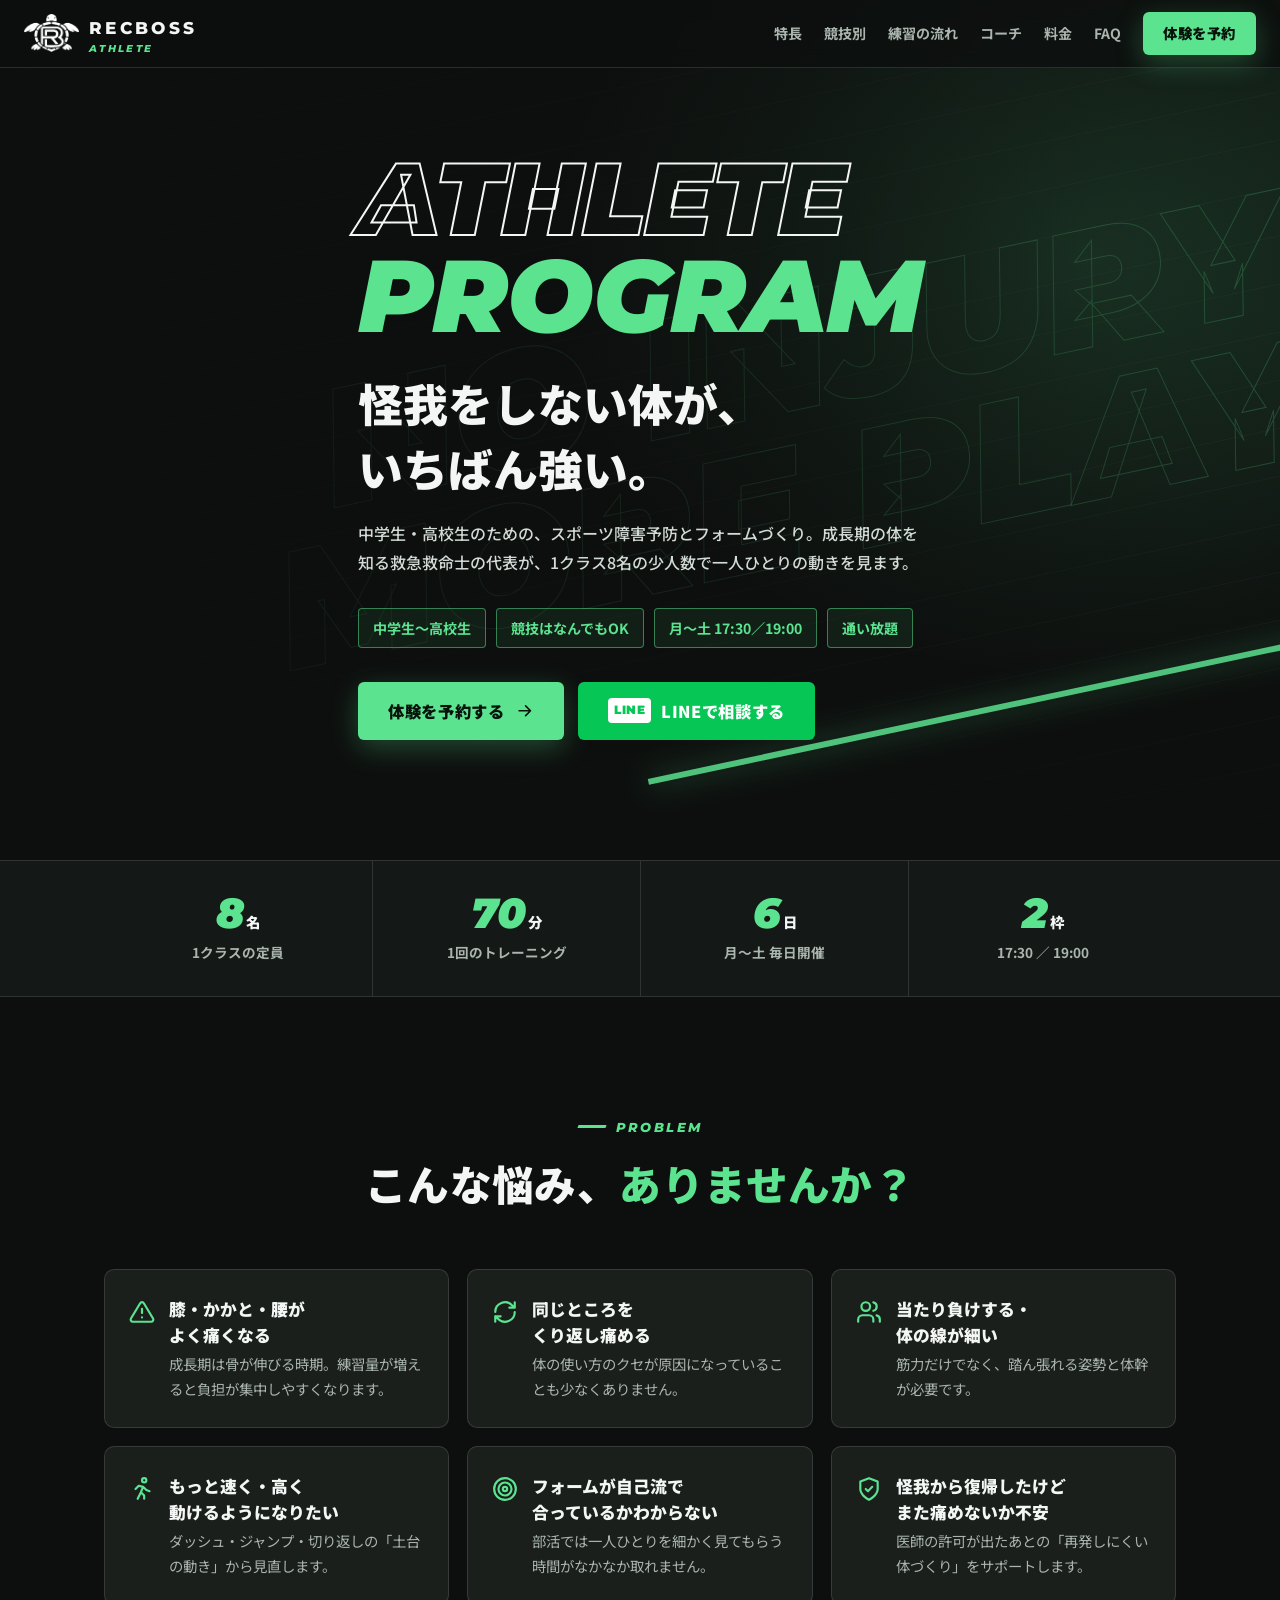
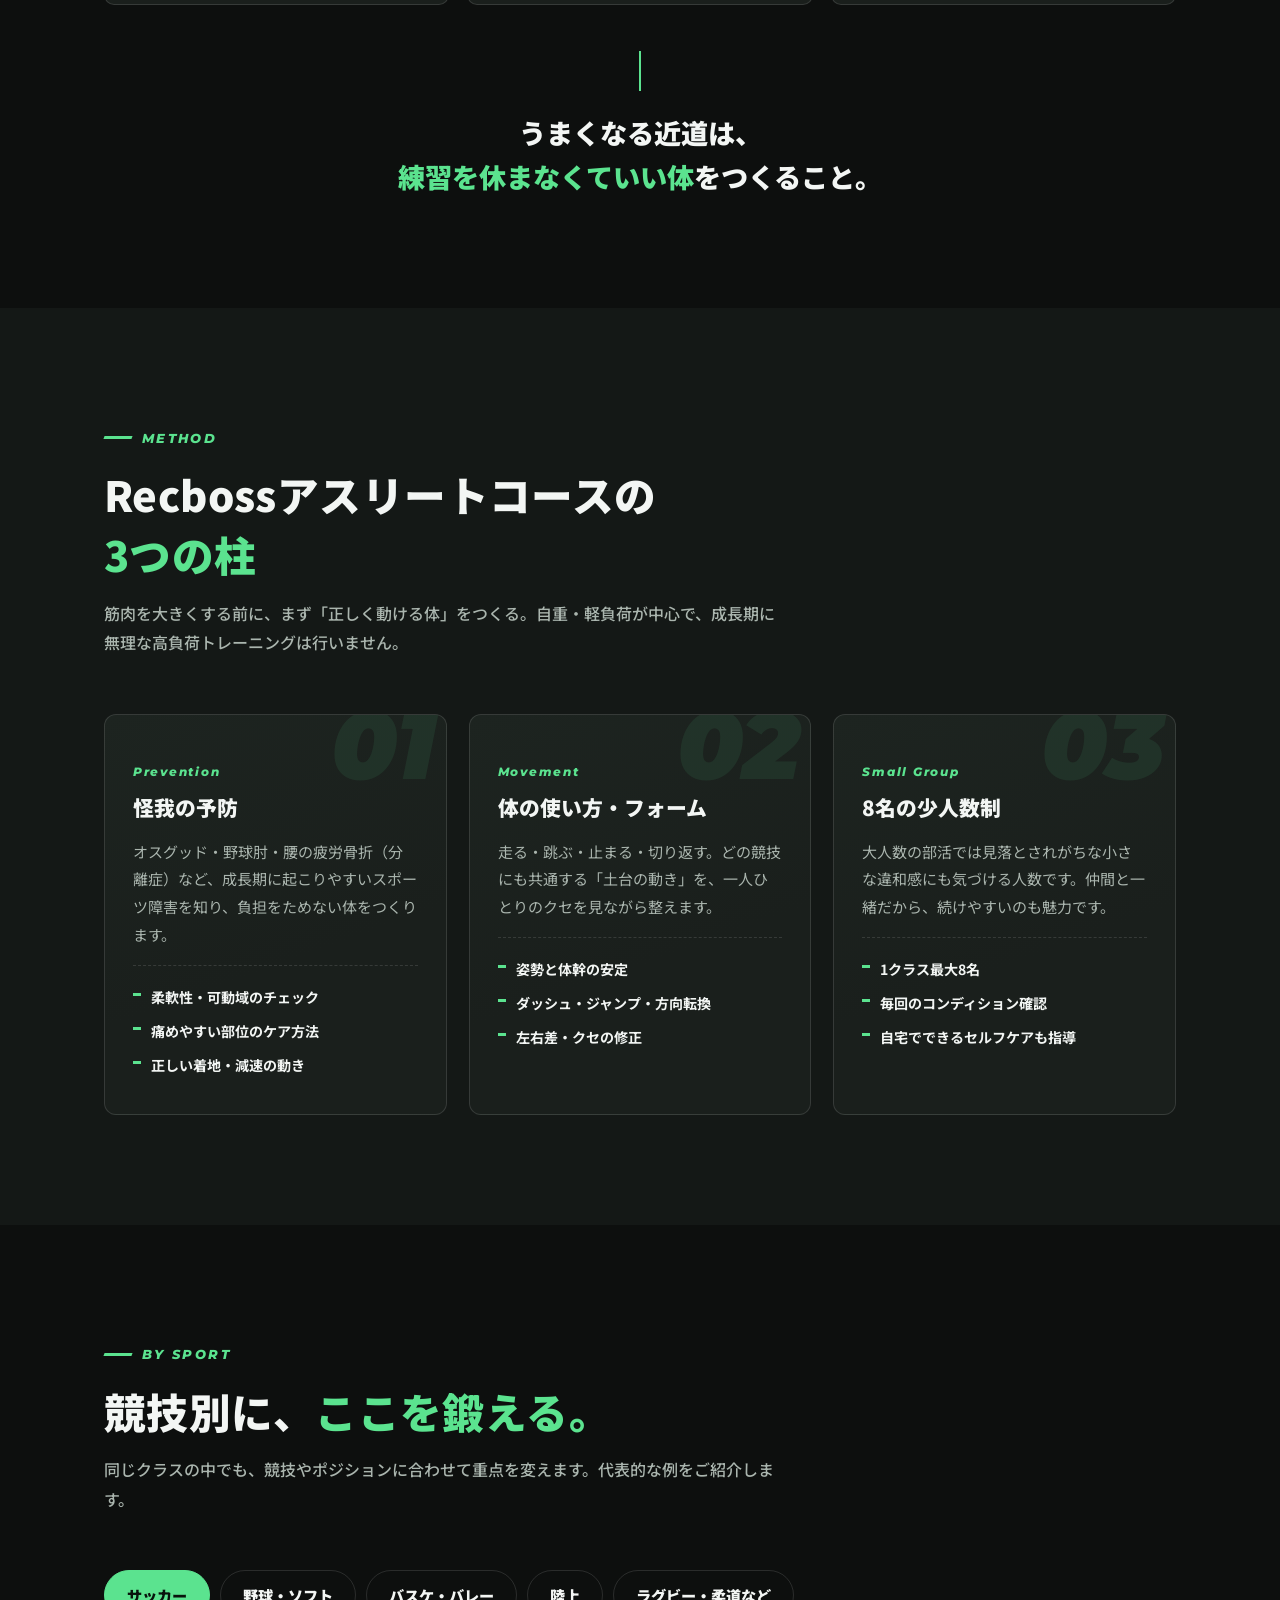
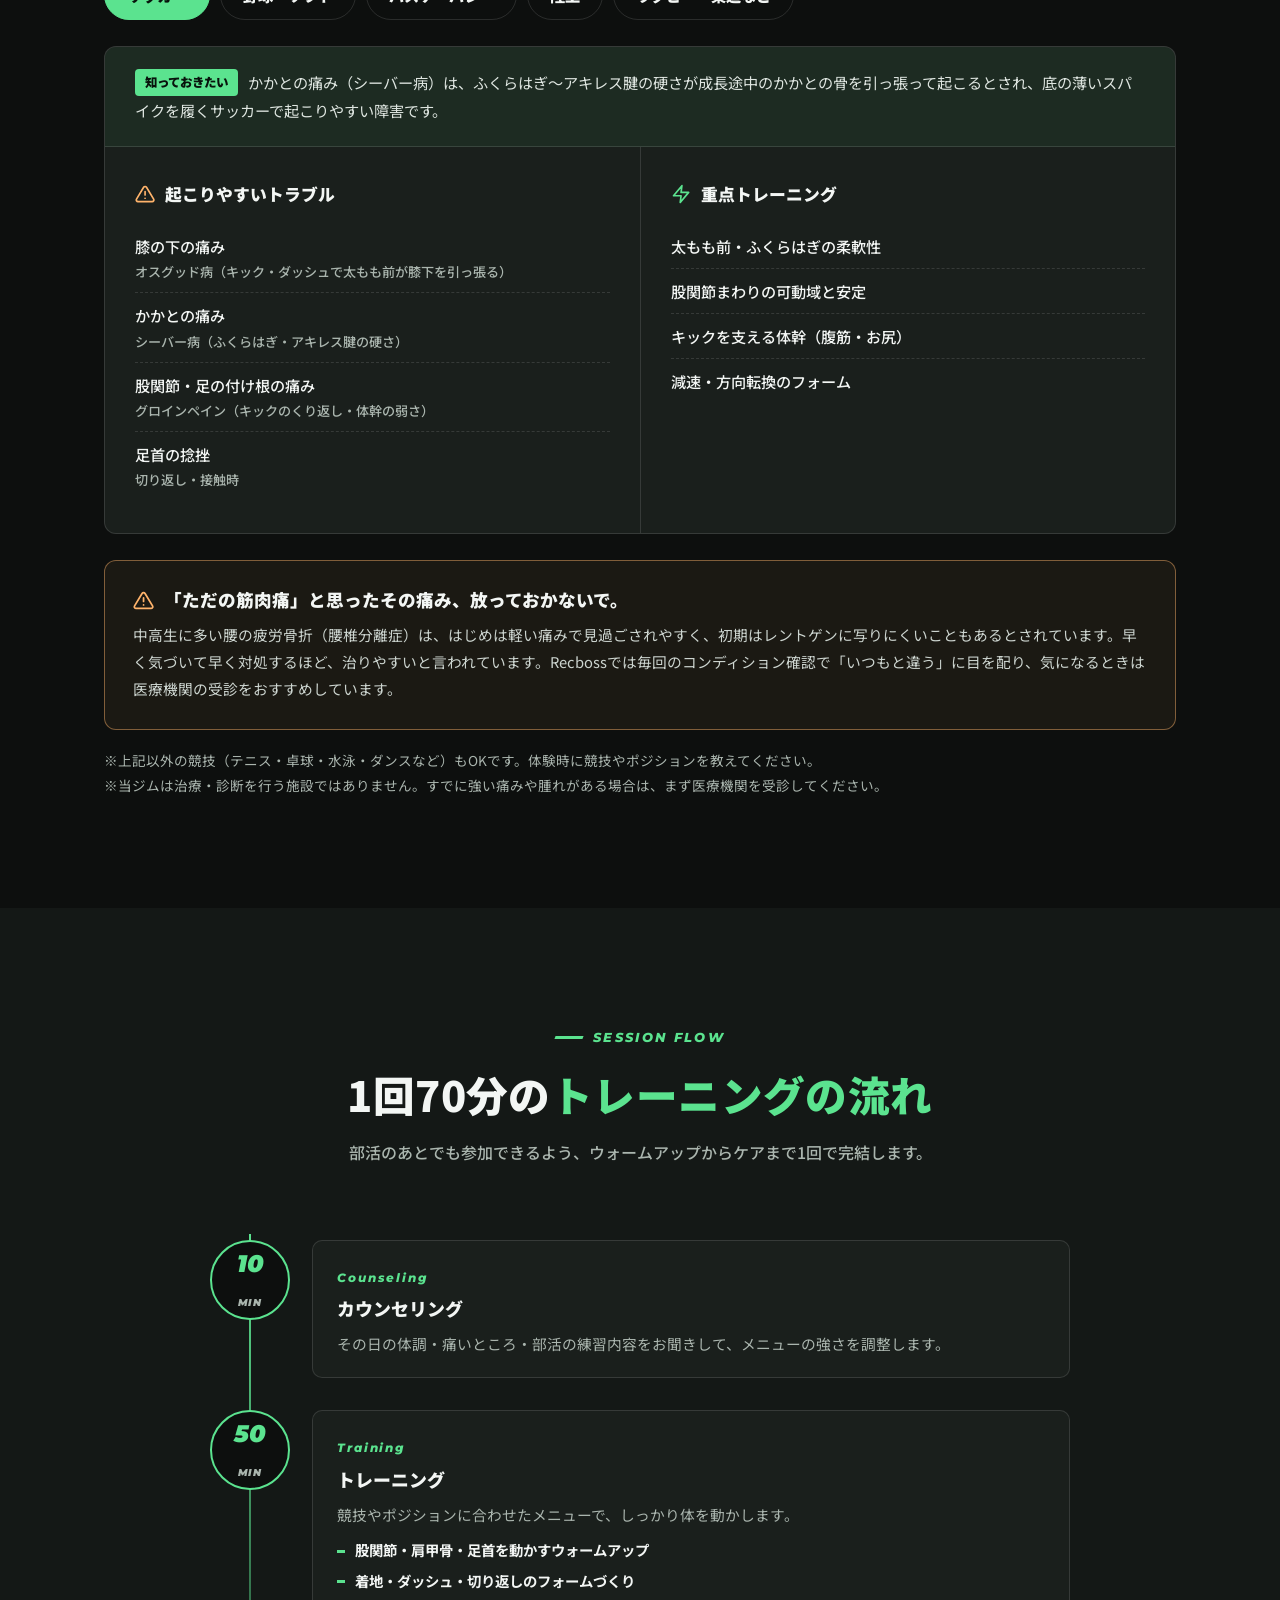
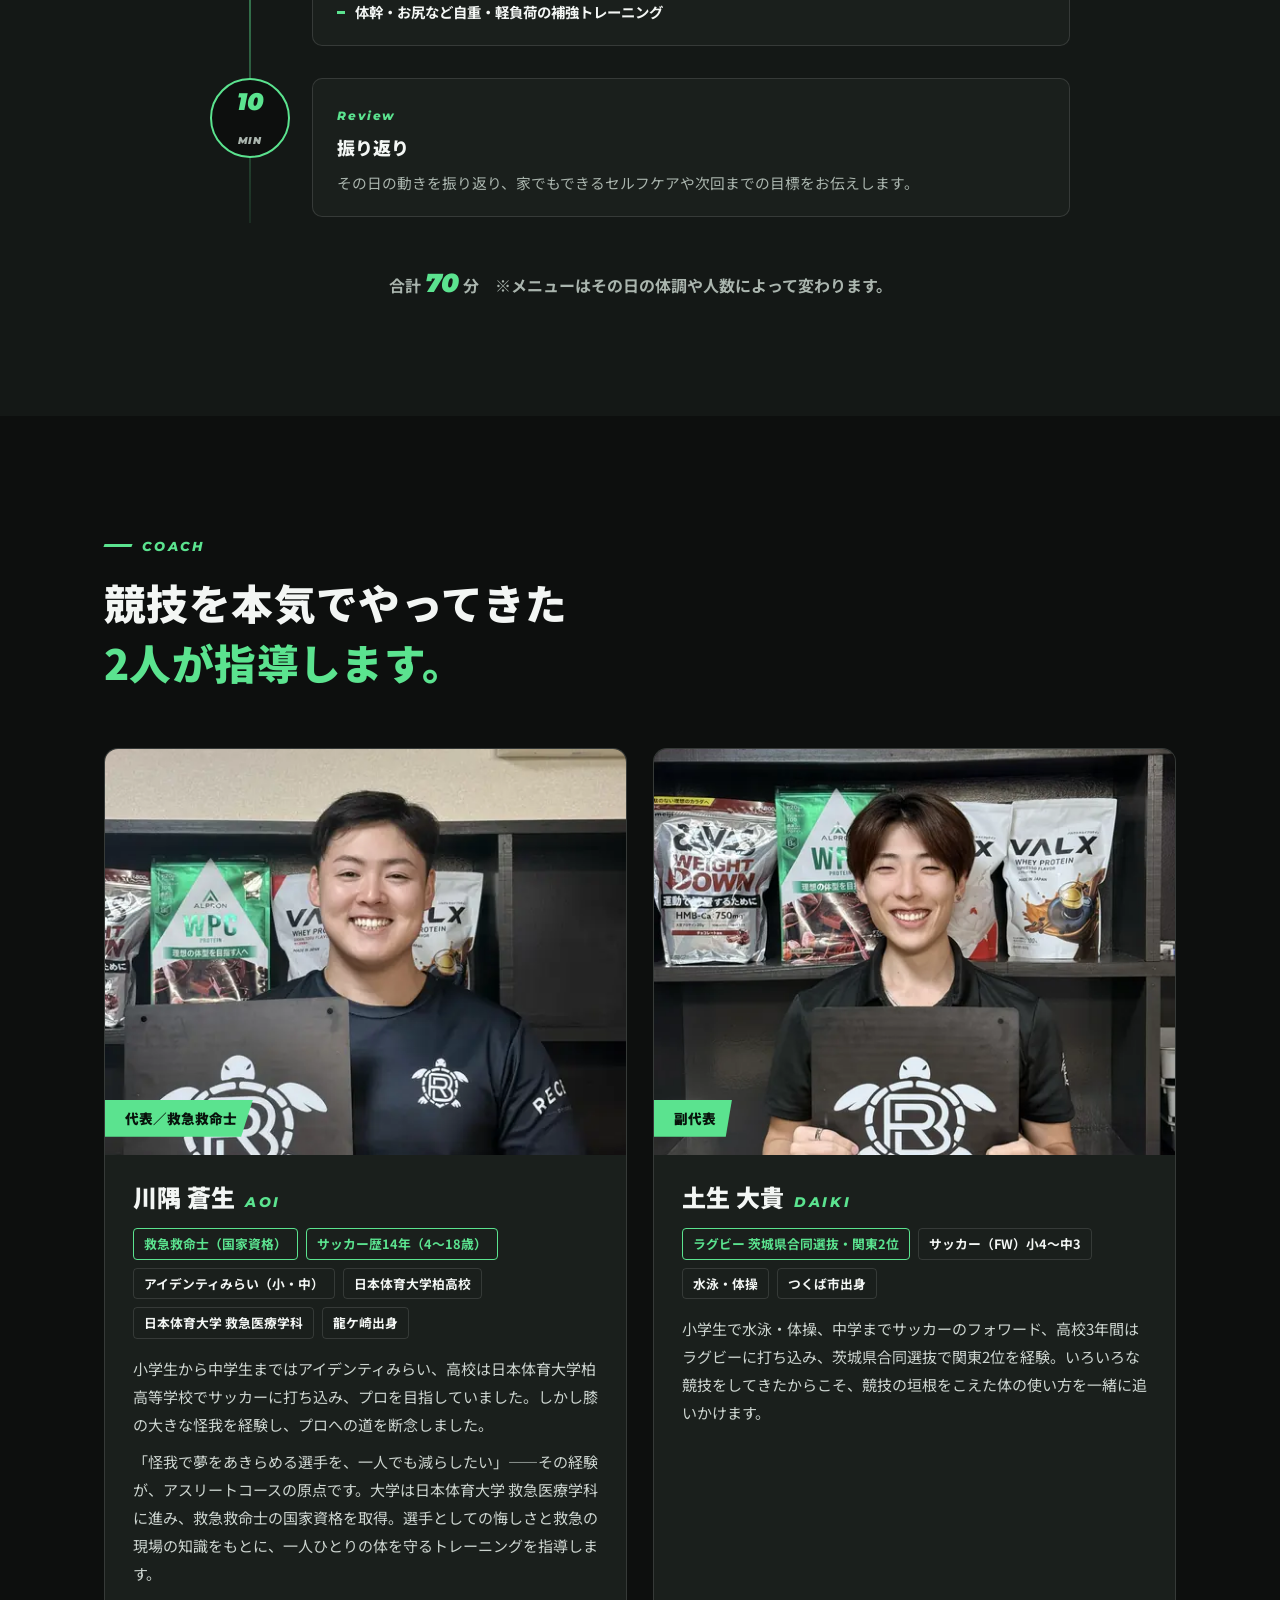
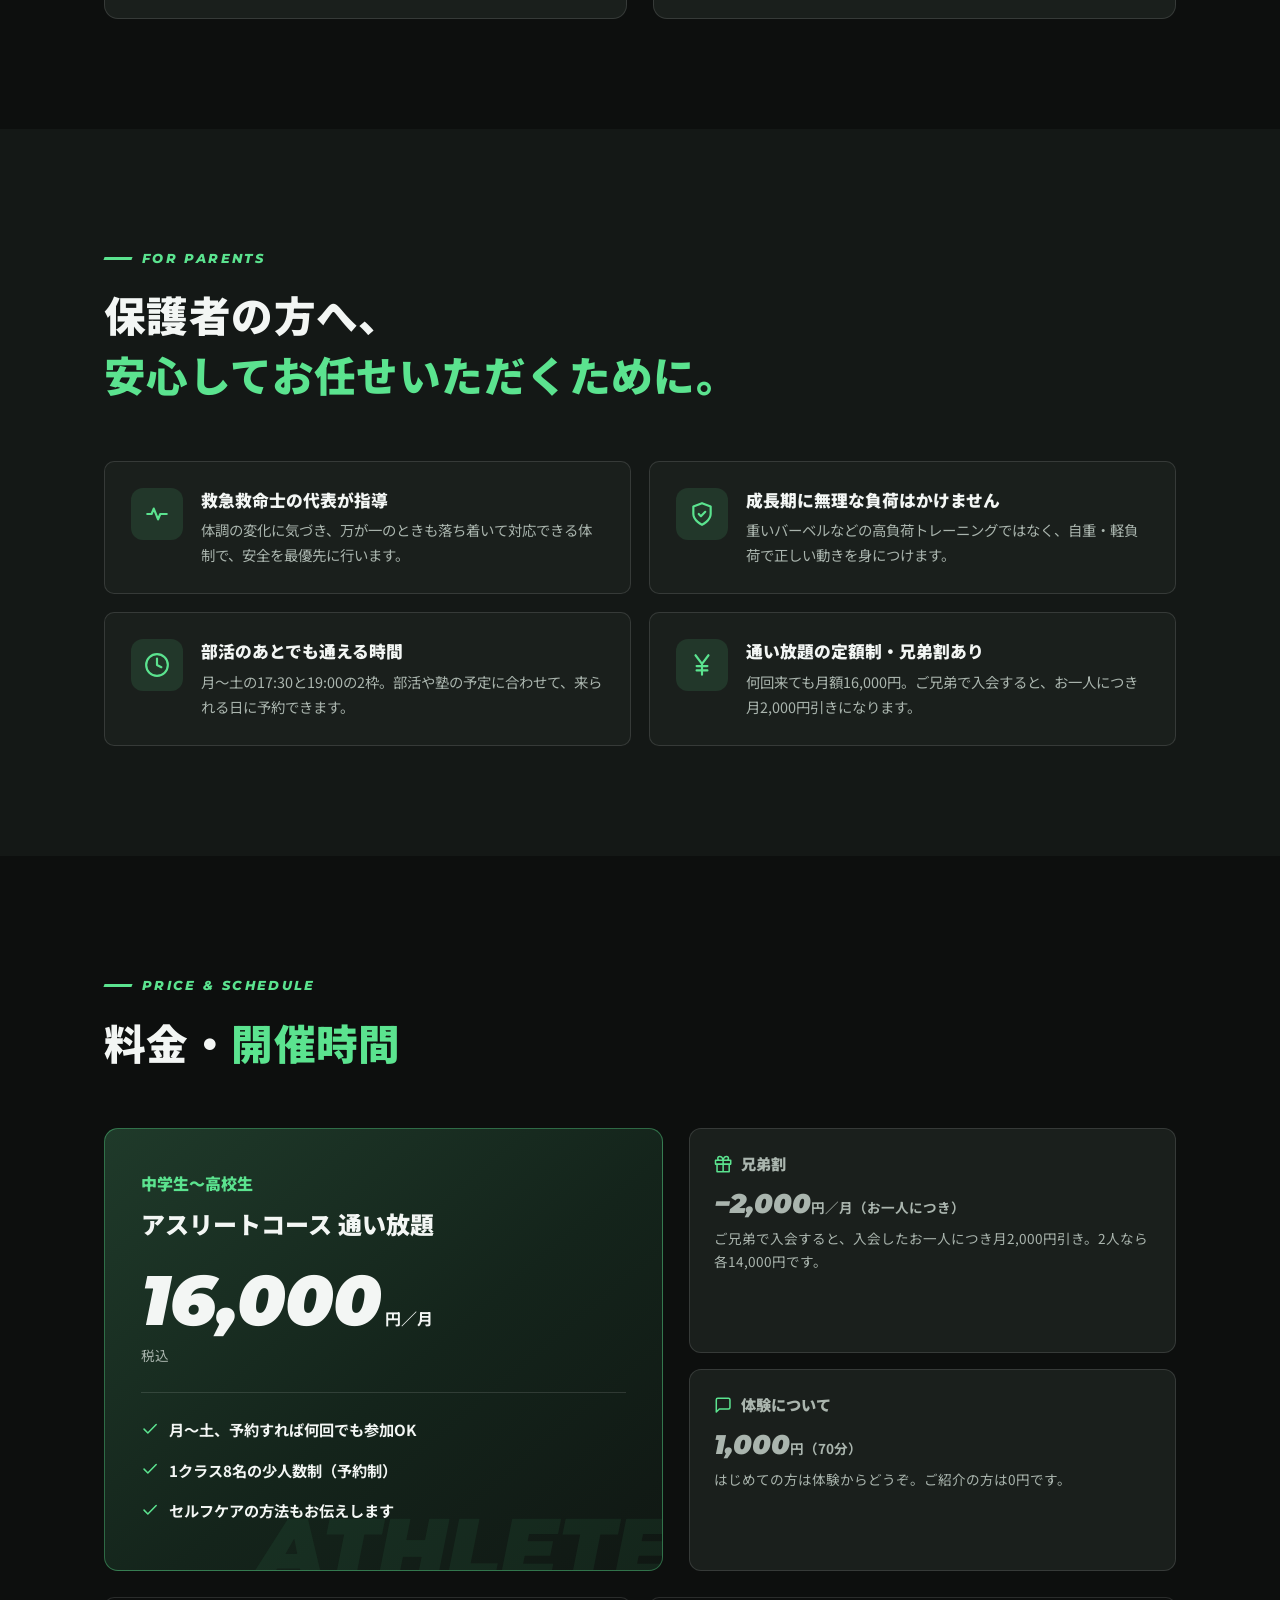
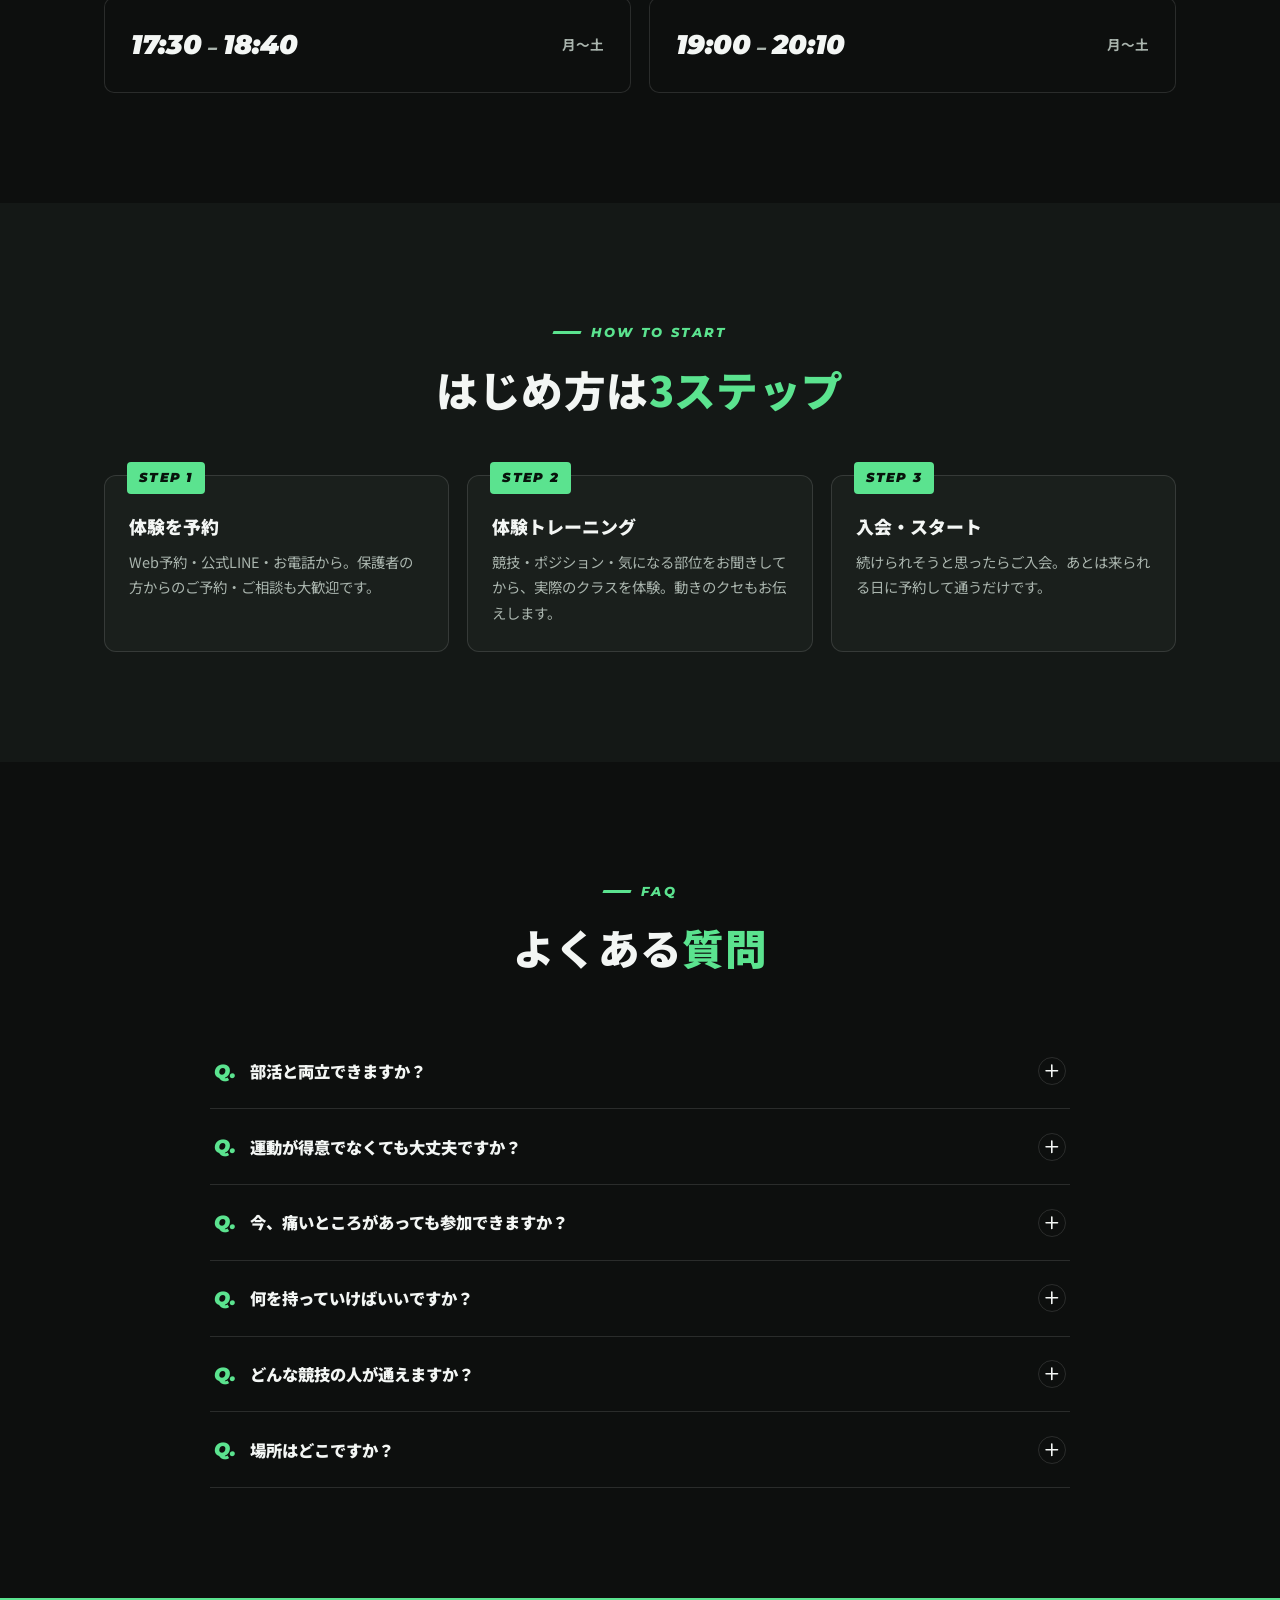
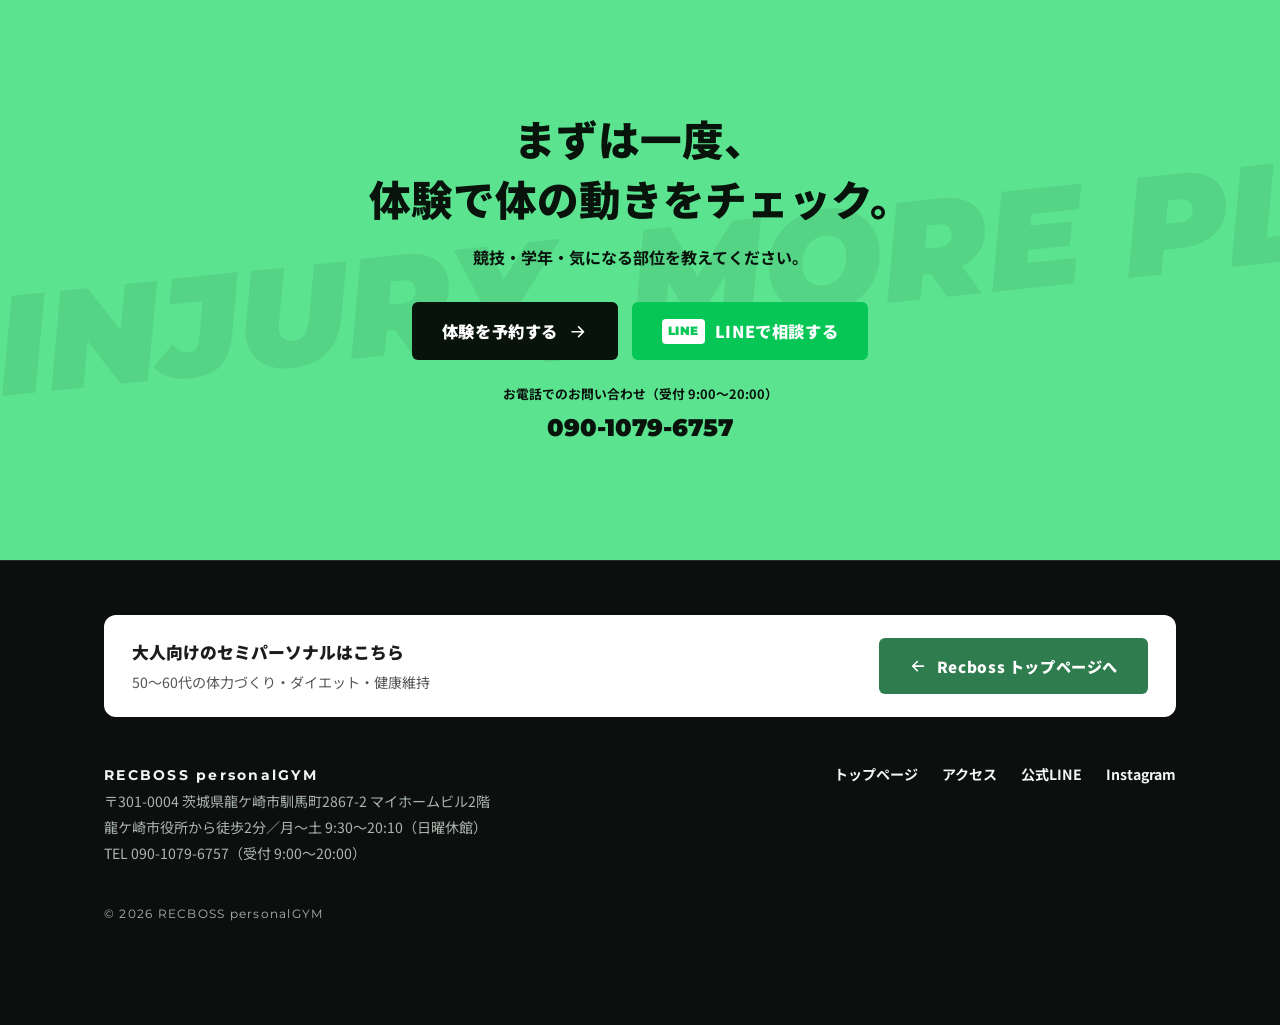
==== athlete.html @ bb4239ce "表示の高速化・お店情報の構造化データ・共有画像を追加 - 埋め込み画像を img/ に分離（トップ 560KB→約100KB）、トップ写真にスマホ用800px版 - ExerciseGym の構造化デ" ====
<!DOCTYPE html>
<html lang="ja">
<head>
  <meta charset="UTF-8">
  <meta name="viewport" content="width=device-width, initial-scale=1.0">
  <title>アスリートコース｜中高生のための怪我をしない体づくり｜Recboss personal GYM（龍ケ崎）</title>
  <meta name="description" content="龍ケ崎市の Recboss personal GYM アスリートコース。中学生・高校生のための、怪我をしない体づくりとフォームづくり。救急救命士の代表が指導、1クラス8名の少人数制。月〜土 17:30／19:00、通い放題 月額16,000円。">
  <meta property="og:title" content="アスリートコース｜Recboss personal GYM">
  <meta property="og:description" content="中高生のための、怪我をしない体づくり。1クラス8名・通い放題 月額16,000円。">
  <meta property="og:type" content="website">
  <meta property="og:url" content="https://recbossgym.com/athlete.html">
  <meta property="og:image" content="https://recbossgym.com/img/og-athlete.jpg">
  <meta property="og:image:width" content="1200">
  <meta property="og:image:height" content="630">
  <meta property="og:site_name" content="Recboss personal GYM">
  <meta name="twitter:card" content="summary_large_image">
  <link rel="canonical" href="https://recbossgym.com/athlete.html">
  <meta name="theme-color" content="#0d0f0e">
  <link rel="preconnect" href="https://fonts.googleapis.com">
  <link rel="preconnect" href="https://fonts.gstatic.com" crossorigin>
  <link href="https://fonts.googleapis.com/css2?family=Montserrat:ital,wght@0,600;0,800;0,900;1,800;1,900&family=Noto+Sans+JP:wght@400;500;700;900&display=swap" rel="stylesheet">
<style>
:root {
  --bg:    #0d0f0e;
  --bg2:   #141816;
  --card:  #1a1f1c;
  --line:  rgba(255,255,255,.12);
  --text:  #f3f6f4;
  --sub:   #aab5ae;
  --neon:  #5be38f;   /* ブランドの深緑 #2f7d4f を明るく振った差し色。黒地で 11:1 */
  --neon-d:#3fc474;
  --green: #2f7d4f;
  --wm:   'Montserrat', sans-serif;
  --jp:   'Noto Sans JP', sans-serif;
}
*, *::before, *::after { box-sizing: border-box; margin: 0; padding: 0; }
html { scroll-behavior: smooth; scroll-padding-top: 76px; }
body {
  font-family: var(--jp); background: var(--bg); color: var(--text);
  line-height: 1.85; font-size: 16px; -webkit-text-size-adjust: 100%;
  overflow-x: hidden;
}
img { display: block; max-width: 100%; height: auto; }
a { color: inherit; text-decoration: none; }
.ico { width: 1.2em; height: 1.2em; fill: none; stroke: currentColor; stroke-width: 2; stroke-linecap: round; stroke-linejoin: round; display: inline-block; vertical-align: middle; flex-shrink: 0; }
:focus-visible { outline: 3px solid var(--neon); outline-offset: 3px; border-radius: 4px; }

@media (prefers-reduced-motion: reduce) {
  *, *::before, *::after { animation: none !important; transition: none !important; }
  [data-r] { opacity: 1 !important; transform: none !important; }
  html { scroll-behavior: auto; }
}

.wrap { max-width: 1120px; margin: 0 auto; padding: 0 24px; }
.section { padding: 110px 0; position: relative; }
.alt { background: var(--bg2); }

/* 見出し：英字の大見出し＋日本語 */
.head { margin-bottom: 56px; }
.head.center { text-align: center; }
.kicker {
  display: inline-flex; align-items: center; gap: 10px;
  font-family: var(--wm); font-weight: 800; font-style: italic; letter-spacing: .18em;
  font-size: .82rem; color: var(--neon); text-transform: uppercase; margin-bottom: 14px;
}
.kicker::before { content: ""; width: 28px; height: 3px; background: var(--neon); transform: skewX(-20deg); }
.head h2 { font-weight: 900; font-size: clamp(1.7rem, 3.6vw, 2.6rem); line-height: 1.45; letter-spacing: .01em; }
.head h2 .n { color: var(--neon); }
.head p { color: var(--sub); margin-top: 14px; font-weight: 500; max-width: 680px; }
.head.center p { margin-left: auto; margin-right: auto; }

/* ボタン */
.btn {
  display: inline-flex; align-items: center; justify-content: center; gap: 10px;
  min-height: 54px; padding: 14px 30px; border-radius: 6px;
  font-weight: 900; font-size: 1.02rem; letter-spacing: .04em;
  transition: transform .15s, background .2s, color .2s, box-shadow .2s;
}
.btn:hover { transform: translateY(-2px); }
.btn-neon { background: var(--neon); color: #08130c; box-shadow: 0 8px 28px rgba(91,227,143,.28); }
.btn-neon:hover { background: #7cf0a8; }
.btn-line { background: #06c755; color: #fff; }
.btn-out { border: 2px solid var(--line); color: var(--text); }
.btn-out:hover { border-color: var(--neon); color: var(--neon); }
.line-badge { font-family: var(--wm); font-weight: 900; font-size: .72rem; background: #fff; color: #06c755; border-radius: 4px; padding: 2px 6px; letter-spacing: .04em; }

/* スクロール表示 */
[data-r] { opacity: 0; transform: translateY(24px); transition: opacity .7s ease, transform .7s ease; }
[data-r].in { opacity: 1; transform: none; }
[data-r="1"] { transition-delay: .1s; }
[data-r="2"] { transition-delay: .2s; }
[data-r="3"] { transition-delay: .3s; }

/* ══════════ HEADER ══════════ */
header {
  position: fixed; inset: 0 0 auto; z-index: 50; height: 68px;
  display: flex; align-items: center; justify-content: space-between; gap: 16px;
  padding: 0 24px; background: rgba(13,15,14,.82); backdrop-filter: blur(10px); -webkit-backdrop-filter: blur(10px);
  border-bottom: 1px solid var(--line);
}
.logo { display: flex; align-items: center; gap: 10px; }
.logo img { height: 38px; width: auto; }
.logo b { font-family: var(--wm); font-weight: 800; letter-spacing: .2em; font-size: 1.05rem; }
.logo small { display: block; font-family: var(--wm); font-weight: 800; font-style: italic; font-size: .62rem; letter-spacing: .24em; color: var(--neon); line-height: 1; }
.head-nav { display: flex; align-items: center; gap: 22px; }
.head-nav a.txt { font-size: .88rem; font-weight: 700; color: var(--sub); }
.head-nav a.txt:hover { color: var(--neon); }
.head-nav .btn { min-height: 42px; padding: 8px 20px; font-size: .9rem; }

/* ══════════ HERO ══════════ */
.hero {
  position: relative; min-height: min(100svh, 860px); display: flex; align-items: center;
  padding: 120px 0 90px; overflow: hidden; isolation: isolate;
}
.hero-bg { position: absolute; inset: 0; z-index: -2; }
.hero-bg {
  background:
    radial-gradient(ellipse 60% 70% at 85% 30%, rgba(91,227,143,.18), transparent 70%),
    repeating-linear-gradient(-12deg, transparent 0 46px, rgba(255,255,255,.025) 46px 47px),
    var(--bg);
}
.hero-word {
  position: absolute; right: -2%; top: 50%; transform: translateY(-50%) rotate(-12deg); text-align: right;
  font-family: var(--wm); font-weight: 900; font-style: italic; font-size: clamp(4rem, 13vw, 12rem); line-height: .9;
  color: transparent; -webkit-text-stroke: 1px rgba(91,227,143,.22); white-space: nowrap;
}
.hero::before {
  content: ""; position: absolute; inset: 0; z-index: -1;
  background:
    linear-gradient(90deg, rgba(13,15,14,.9) 0%, rgba(13,15,14,.55) 50%, rgba(13,15,14,0) 100%),
    linear-gradient(0deg, var(--bg) 0%, transparent 25%);
}
.hero::after {   /* 斜めのネオンライン */
  content: ""; position: absolute; right: -10%; bottom: 18%; width: 60%; height: 6px;
  background: var(--neon); transform: rotate(-12deg); box-shadow: 0 0 30px rgba(91,227,143,.6); z-index: -1; opacity: .85;
}
.hero-en {
  font-family: var(--wm); font-weight: 900; font-style: italic; text-transform: uppercase;
  font-size: clamp(2.6rem, 8.5vw, 6.4rem); line-height: .95; letter-spacing: -.01em; margin-bottom: 26px;
}
.hero-en .stroke { color: transparent; -webkit-text-stroke: 2px var(--text); display: block; }
.hero-en .fill { color: var(--neon); display: block; }
.hero h1 { font-weight: 900; font-size: clamp(1.6rem, 4vw, 2.8rem); line-height: 1.45; margin-bottom: 18px; }
.hero-lead { color: #d3dbd6; font-weight: 500; max-width: 560px; margin-bottom: 30px; }
.hero-tags { display: flex; flex-wrap: wrap; gap: 10px; margin-bottom: 34px; }
.hero-tags li {
  list-style: none; border: 1px solid rgba(91,227,143,.5); color: var(--neon);
  font-weight: 700; font-size: .88rem; padding: 6px 14px; border-radius: 4px; background: rgba(91,227,143,.08);
}
.hero-cta { display: flex; flex-wrap: wrap; gap: 14px; }
.photo-note { position: absolute; right: 16px; bottom: 12px; font-size: .72rem; color: rgba(255,255,255,.55); }

/* 数字の帯 */
.stats { border-top: 1px solid var(--line); border-bottom: 1px solid var(--line); background: var(--bg2); }
.stats ul { list-style: none; display: grid; grid-template-columns: repeat(4, 1fr); }
.stats li { padding: 30px 16px; text-align: center; }
.stats li + li { border-left: 1px solid var(--line); }
.stats b { display: block; font-family: var(--wm); font-weight: 900; font-style: italic; font-size: clamp(1.8rem, 3.6vw, 2.6rem); color: var(--neon); line-height: 1.1; }
.stats b small { font-family: var(--jp); font-style: normal; font-size: .9rem; color: var(--text); margin-left: 2px; }
.stats span { font-size: .85rem; color: var(--sub); font-weight: 700; }

/* ══════════ 悩み ══════════ */
.worry-grid { display: grid; grid-template-columns: repeat(3, 1fr); gap: 18px; }
.worry {
  background: var(--card); border: 1px solid var(--line); border-radius: 10px; padding: 26px 24px;
  display: flex; gap: 14px; align-items: flex-start;
}
.worry .ico { width: 26px; height: 26px; color: var(--neon); margin-top: 3px; }
.worry b { display: block; font-weight: 900; font-size: 1.05rem; line-height: 1.55; margin-bottom: 4px; }
.worry p { color: var(--sub); font-size: .9rem; line-height: 1.7; }
.worry-answer {
  margin-top: 46px; text-align: center; font-weight: 900; font-size: clamp(1.2rem, 2.6vw, 1.7rem); line-height: 1.6;
}
.worry-answer .n { color: var(--neon); }
.worry-answer::before { content: ""; display: block; width: 2px; height: 40px; background: var(--neon); margin: 0 auto 20px; }

/* ══════════ 3つの柱 ══════════ */
.pillars { display: grid; grid-template-columns: repeat(3, 1fr); gap: 22px; counter-reset: p; }
.pillar {
  position: relative; background: linear-gradient(160deg, #1d2420 0%, var(--card) 60%);
  border: 1px solid var(--line); border-radius: 12px; padding: 40px 28px 32px; overflow: hidden;
}
.pillar::before {
  counter-increment: p; content: "0" counter(p);
  position: absolute; top: -18px; right: 10px; font-family: var(--wm); font-weight: 900; font-style: italic;
  font-size: 6rem; color: rgba(91,227,143,.09); line-height: 1;
}
.pillar .en { font-family: var(--wm); font-weight: 800; font-style: italic; color: var(--neon); letter-spacing: .14em; font-size: .78rem; }
.pillar h3 { font-weight: 900; font-size: 1.3rem; line-height: 1.5; margin: 8px 0 14px; }
.pillar p { color: var(--sub); font-size: .94rem; }
.pillar ul { list-style: none; margin-top: 16px; border-top: 1px dashed var(--line); padding-top: 14px; }
.pillar li { font-size: .88rem; font-weight: 700; padding: 4px 0 4px 18px; position: relative; }
.pillar li::before { content: ""; position: absolute; left: 0; top: .9em; width: 8px; height: 3px; background: var(--neon); }

/* ══════════ 競技別 ══════════ */
.sport-tabs { display: flex; flex-wrap: wrap; gap: 10px; margin-bottom: 26px; }
.sport-tabs button {
  font: inherit; font-weight: 900; font-size: .95rem; cursor: pointer;
  background: transparent; color: var(--text); border: 1px solid var(--line); border-radius: 999px;
  padding: 10px 22px; min-height: 44px; transition: background .2s, color .2s, border-color .2s;
}
.sport-tabs button:hover { border-color: var(--neon); }
.sport-tabs button[aria-selected="true"] { background: var(--neon); color: #08130c; border-color: var(--neon); }
.sport-panel {
  display: grid; grid-template-columns: 1fr 1fr; gap: 0; border: 1px solid var(--line); border-radius: 12px; overflow: hidden; background: var(--card);
}
.sport-panel[hidden] { display: none; }
.sp-block { padding: 32px 30px; }
.sp-block + .sp-block { border-left: 1px solid var(--line); }
.sp-block h3 { display: flex; align-items: center; gap: 10px; font-weight: 900; font-size: 1.05rem; margin-bottom: 14px; }
.sp-block h3 .ico { color: var(--neon); }
.sp-block.risk h3 .ico { color: #ffb36b; }
.sp-block ul { list-style: none; }
.sp-block li { padding: 8px 0; border-bottom: 1px dashed var(--line); font-size: .95rem; font-weight: 500; }
.sp-block li:last-child { border-bottom: 0; }
.sp-block li small { display: block; color: var(--sub); font-size: .82rem; }
.sp-fact { grid-column: 1 / -1; padding: 22px 30px; border-bottom: 1px solid var(--line); background: rgba(91,227,143,.06); font-size: .95rem; line-height: 1.8; color: #dfe6e1; }
.sp-fact b { display: inline-block; background: var(--neon); color: #08130c; font-size: .78rem; font-weight: 900; padding: 2px 10px; border-radius: 4px; margin-right: 10px; vertical-align: 2px; }
.sp-fact em { font-style: normal; font-weight: 900; color: var(--neon); }
.early { margin-top: 26px; border: 1px solid rgba(255,179,107,.45); background: rgba(255,179,107,.06); border-radius: 12px; padding: 26px 28px; }
.early h3 { display: flex; align-items: flex-start; gap: 10px; font-weight: 900; font-size: 1.1rem; line-height: 1.5; margin-bottom: 8px; }
.early h3 .ico { color: #ffb36b; margin-top: 3px; }
.early p { color: #cdd5d0; font-size: .92rem; }
.flow-sub { list-style: none; margin-top: 10px; display: grid; gap: 4px; }
.flow-sub li { position: relative; padding-left: 18px; font-size: .9rem; font-weight: 700; color: var(--text); }
.flow-sub li::before { content: ""; position: absolute; left: 0; top: .85em; width: 8px; height: 3px; background: var(--neon); }
.sport-note { margin-top: 18px; color: var(--sub); font-size: .85rem; }

/* ══════════ 70分の流れ ══════════ */
.flow { list-style: none; position: relative; max-width: 860px; margin: 0 auto; }
.flow::before { content: ""; position: absolute; left: 39px; top: 10px; bottom: 10px; width: 2px; background: linear-gradient(var(--neon), rgba(91,227,143,.1)); }
.flow > li { display: grid; grid-template-columns: 80px 1fr; gap: 22px; padding: 16px 0; position: relative; }
.flow-min {
  width: 80px; height: 80px; border-radius: 50%; background: var(--bg); border: 2px solid var(--neon);
  display: grid; place-items: center; text-align: center; font-family: var(--wm); font-weight: 900; font-style: italic;
  font-size: 1.5rem; line-height: 1; color: var(--neon); position: relative; z-index: 1;
}
.flow-min small { display: block; font-size: .62rem; letter-spacing: .1em; color: var(--sub); margin-top: 2px; }
.flow-body { background: var(--card); border: 1px solid var(--line); border-radius: 10px; padding: 20px 24px; }
.flow-body .en { font-family: var(--wm); font-weight: 800; font-style: italic; color: var(--neon); font-size: .74rem; letter-spacing: .16em; }
.flow-body h3 { font-weight: 900; font-size: 1.12rem; margin: 2px 0 6px; }
.flow-body p { color: var(--sub); font-size: .92rem; line-height: 1.75; }
.flow-total { text-align: center; margin-top: 26px; font-weight: 700; color: var(--sub); }
.flow-total b { font-family: var(--wm); font-style: italic; font-weight: 900; color: var(--neon); font-size: 1.6rem; margin: 0 4px; }

/* ══════════ コーチ ══════════ */
.coach-grid { display: grid; grid-template-columns: 1fr 1fr; gap: 26px; }
.coach { background: var(--card); border: 1px solid var(--line); border-radius: 14px; overflow: hidden; display: flex; flex-direction: column; }
.coach-photo { position: relative; aspect-ratio: 540 / 420; overflow: hidden; background: #222; }
.coach-photo img { width: 100%; height: 100%; object-fit: cover; object-position: center 20%; }
.coach-photo.none { display: grid; place-items: center; background: repeating-linear-gradient(-45deg, #18201b 0 14px, #1c2620 14px 28px); }
.coach-photo.none .ph { font-family: var(--wm); font-weight: 900; font-style: italic; font-size: 4.2rem; color: rgba(91,227,143,.25); letter-spacing: .04em; }
.coach-role {
  position: absolute; left: 0; bottom: 18px; background: var(--neon); color: #08130c;
  font-weight: 900; font-size: .85rem; padding: 6px 16px 6px 20px; clip-path: polygon(0 0, 100% 0, 92% 100%, 0 100%);
}
.coach-body { padding: 26px 28px 30px; }
.coach-name { font-weight: 900; font-size: 1.5rem; line-height: 1.3; }
.coach-name span { font-family: var(--wm); font-weight: 800; font-style: italic; font-size: .85rem; letter-spacing: .2em; color: var(--neon); margin-left: 10px; }
.coach-career { list-style: none; margin: 16px 0; display: flex; flex-wrap: wrap; gap: 8px; }
.coach-career li { font-size: .8rem; font-weight: 700; border: 1px solid var(--line); border-radius: 4px; padding: 3px 10px; }
.coach-career li.hl { border-color: var(--neon); color: var(--neon); }
.coach-body p { color: #cdd5d0; font-size: .94rem; }
.coach-body p + p { margin-top: 10px; }

/* ══════════ 保護者の方へ ══════════ */
.parent { display: grid; grid-template-columns: 1fr 1fr; gap: 18px; }
.parent-item { display: flex; gap: 18px; padding: 26px; border-radius: 10px; background: var(--card); border: 1px solid var(--line); }
.parent-ic { width: 52px; height: 52px; border-radius: 12px; display: grid; place-items: center; background: rgba(91,227,143,.12); color: var(--neon); flex-shrink: 0; }
.parent-ic .ico { width: 26px; height: 26px; }
.parent-item h3 { font-weight: 900; font-size: 1.05rem; margin-bottom: 4px; line-height: 1.5; }
.parent-item p { color: var(--sub); font-size: .9rem; line-height: 1.75; }

/* ══════════ 料金 ══════════ */
.price-wrap { display: grid; grid-template-columns: 1.15fr 1fr; gap: 26px; align-items: stretch; }
.price-main {
  position: relative; border-radius: 14px; padding: 40px 36px; overflow: hidden;
  background: linear-gradient(140deg, #1f3a2a 0%, #14241b 55%, #101713 100%); border: 1px solid rgba(91,227,143,.4);
}
.price-main::after { content: "ATHLETE"; position: absolute; right: -10px; bottom: -22px; font-family: var(--wm); font-weight: 900; font-style: italic; font-size: 5.4rem; color: rgba(91,227,143,.07); line-height: 1; }
.price-main .label { font-weight: 900; font-size: 1rem; color: var(--neon); }
.price-main h3 { font-weight: 900; font-size: 1.5rem; margin: 4px 0 18px; }
.price-yen { font-family: var(--wm); font-weight: 900; font-style: italic; font-size: clamp(3rem, 7vw, 4.4rem); line-height: 1; }
.price-yen small { font-family: var(--jp); font-style: normal; font-size: 1rem; font-weight: 700; margin-left: 4px; }
.price-tax { color: var(--sub); font-size: .85rem; margin-top: 8px; }
.price-list { list-style: none; margin-top: 24px; border-top: 1px solid var(--line); padding-top: 16px; position: relative; z-index: 1; }
.price-list li { display: flex; align-items: center; gap: 10px; padding: 6px 0; font-weight: 700; font-size: .95rem; }
.price-list .ico { color: var(--neon); }
.price-side { display: grid; gap: 16px; }
.price-box { background: var(--card); border: 1px solid var(--line); border-radius: 12px; padding: 22px 24px; }
.price-box .k { font-weight: 900; font-size: .95rem; display: flex; align-items: center; gap: 8px; }
.price-box .k .ico { color: var(--neon); }
.price-box .v { font-family: var(--wm); font-weight: 900; font-style: italic; font-size: 1.7rem; margin-top: 4px; }
.price-box .v small { font-family: var(--jp); font-style: normal; font-size: .85rem; font-weight: 700; }
.price-box p { color: var(--sub); font-size: .85rem; line-height: 1.7; }

/* ══════════ 時間割 ══════════ */
.time-row { display: grid; grid-template-columns: 1fr 1fr; gap: 18px; margin-top: 26px; }
.time-card { border: 1px solid var(--line); border-radius: 10px; padding: 22px 26px; display: flex; align-items: center; justify-content: space-between; gap: 14px; background: var(--bg); }
.time-card b { font-family: var(--wm); font-weight: 900; font-style: italic; font-size: 1.7rem; color: var(--text); }
.time-card b span { color: var(--sub); font-size: 1.1rem; margin: 0 6px; }
.time-card small { color: var(--sub); font-weight: 700; font-size: .85rem; }

/* ══════════ はじめ方 ══════════ */
.steps { list-style: none; display: grid; grid-template-columns: repeat(3, 1fr); gap: 18px; counter-reset: s; }
.step { position: relative; background: var(--card); border: 1px solid var(--line); border-radius: 12px; padding: 34px 24px 26px; }
.step::before {
  counter-increment: s; content: "STEP " counter(s);
  position: absolute; top: -14px; left: 22px; background: var(--neon); color: #08130c;
  font-family: var(--wm); font-weight: 900; font-style: italic; font-size: .8rem; letter-spacing: .1em; padding: 4px 12px; border-radius: 4px;
}
.step h3 { font-weight: 900; font-size: 1.12rem; margin-bottom: 6px; }
.step p { color: var(--sub); font-size: .9rem; line-height: 1.75; }

/* ══════════ FAQ ══════════ */
.faq { max-width: 860px; margin: 0 auto; }
.faq details { border-bottom: 1px solid var(--line); }
.faq summary {
  list-style: none; cursor: pointer; display: flex; align-items: center; gap: 14px;
  padding: 22px 4px; font-weight: 900; font-size: 1.02rem; line-height: 1.6;
}
.faq summary::-webkit-details-marker { display: none; }
.faq summary .q { font-family: var(--wm); font-weight: 900; font-style: italic; color: var(--neon); font-size: 1.2rem; flex-shrink: 0; }
.faq summary .pm { margin-left: auto; width: 28px; height: 28px; border: 1px solid var(--line); border-radius: 50%; display: grid; place-items: center; flex-shrink: 0; transition: transform .25s; }
.faq details[open] .pm { transform: rotate(45deg); border-color: var(--neon); color: var(--neon); }
.faq .a { padding: 0 4px 24px 40px; color: #cdd5d0; font-size: .95rem; }

/* ══════════ CTA ══════════ */
.cta { position: relative; overflow: hidden; padding: 110px 0; text-align: center; background: var(--neon); color: #08130c; }
.cta::before { content: "NO INJURY, MORE PLAY."; position: absolute; left: 50%; top: 50%; transform: translate(-50%, -50%) rotate(-6deg); white-space: nowrap; font-family: var(--wm); font-weight: 900; font-style: italic; font-size: clamp(3rem, 11vw, 9rem); color: rgba(8,19,12,.07); }
.cta h2 { position: relative; font-weight: 900; font-size: clamp(1.6rem, 4vw, 2.6rem); line-height: 1.45; margin-bottom: 14px; }
.cta p { position: relative; font-weight: 700; margin-bottom: 30px; }
.cta .btns { position: relative; display: flex; justify-content: center; flex-wrap: wrap; gap: 14px; }
.cta .btn-dark { background: #08130c; color: #fff; }
.cta .btn-dark:hover { background: #1c2a21; }
.cta .tel { position: relative; display: inline-block; margin-top: 22px; font-family: var(--wm); font-weight: 900; font-size: 1.5rem; }
.cta .tel small { display: block; font-family: var(--jp); font-size: .8rem; font-weight: 700; }

/* ══════════ FOOTER ══════════ */
footer { padding: 54px 0 100px; border-top: 1px solid var(--line); color: var(--sub); font-size: .88rem; }
.foot { display: flex; flex-wrap: wrap; justify-content: space-between; gap: 28px; align-items: flex-start; }
.foot-links { list-style: none; display: flex; flex-wrap: wrap; gap: 8px 24px; }
.foot-links a { font-weight: 700; color: var(--text); }
.foot-links a:hover { color: var(--neon); }
.back-main {
  display: flex; align-items: center; justify-content: space-between; gap: 16px; flex-wrap: wrap;
  background: #fff; color: #1c1c1c; border-radius: 12px; padding: 22px 28px; margin-bottom: 44px;
}
.back-main b { font-weight: 900; font-size: 1.05rem; }
.back-main p { font-size: .88rem; color: #555; }
.back-main .btn { background: #2f7d4f; color: #fff; min-height: 48px; font-size: .95rem; }
.copy { margin-top: 36px; font-family: var(--wm); font-size: .78rem; letter-spacing: .1em; }

/* モバイル追従 */
.float-cta { display: none; }

/* ══════════ RESPONSIVE ══════════ */
@media (max-width: 940px) {
  .worry-grid, .pillars, .steps { grid-template-columns: 1fr 1fr; }
  .coach-grid, .parent, .price-wrap { grid-template-columns: 1fr; }
  .head-nav a.txt { display: none; }
}
@media (max-width: 700px) {
  .section { padding: 80px 0; }
  .wrap { padding: 0 16px; }
  header { padding: 0 16px; }
  .head-nav .btn { padding: 8px 14px; font-size: .82rem; }
  .worry-grid, .pillars, .steps { grid-template-columns: 1fr; }
  .stats ul { grid-template-columns: 1fr 1fr; }
  .stats li:nth-child(3) { border-left: 0; }
  .stats li:nth-child(n+3) { border-top: 1px solid var(--line); }
  .sport-panel { grid-template-columns: 1fr; }
  .sp-block + .sp-block { border-left: 0; border-top: 1px solid var(--line); }
  .sp-block { padding: 24px 20px; }
  .sp-fact { padding: 20px; }
  .early { padding: 22px 20px; }
  .time-row { grid-template-columns: 1fr; }
  .flow::before { left: 29px; }
  .flow > li { grid-template-columns: 60px 1fr; gap: 14px; }
  .flow-min { width: 60px; height: 60px; font-size: 1.15rem; }
  .hero { padding-top: 100px; }
  .hero::before { background: linear-gradient(0deg, var(--bg) 0%, rgba(13,15,14,.5) 60%, rgba(13,15,14,.2) 100%); }
  .hero-word { font-size: 5.2rem; top: 22%; right: -12%; }
  .hero-cta .btn { flex: 1 1 100%; }
  .price-main { padding: 32px 24px; }
  .faq .a { padding-left: 4px; }
  .float-cta {
    display: flex; gap: 8px; position: fixed; left: 0; right: 0; bottom: 0; z-index: 60;
    padding: 10px 12px calc(10px + env(safe-area-inset-bottom)); background: rgba(13,15,14,.94); border-top: 1px solid var(--line);
  }
  .float-cta .btn { flex: 1; min-height: 48px; padding: 10px; font-size: .92rem; }
}
@media (max-width: 380px) {
  .logo b { display: none; }
}
</style>
</head>
<body>

<!-- アイコン -->
<svg width="0" height="0" style="position:absolute" aria-hidden="true">
  <defs>
    <symbol id="i-alert" viewBox="0 0 24 24"><path d="M10.3 3.9 1.8 18a2 2 0 0 0 1.7 3h17a2 2 0 0 0 1.7-3L13.7 3.9a2 2 0 0 0-3.4 0Z"/><path d="M12 9v4M12 17h.01"/></symbol>
    <symbol id="i-shield" viewBox="0 0 24 24"><path d="M12 22s8-4 8-10V5l-8-3-8 3v7c0 6 8 10 8 10Z"/><path d="m9 12 2 2 4-4"/></symbol>
    <symbol id="i-bolt" viewBox="0 0 24 24"><path d="M13 2 3 14h9l-1 8 10-12h-9l1-8Z"/></symbol>
    <symbol id="i-target" viewBox="0 0 24 24"><circle cx="12" cy="12" r="10"/><circle cx="12" cy="12" r="6"/><circle cx="12" cy="12" r="2"/></symbol>
    <symbol id="i-run" viewBox="0 0 24 24"><circle cx="14" cy="4" r="2"/><path d="m8 21 3-6 3 3v3M6 12l3-3 4 1 3 3 3 1M13 10l-2 5"/></symbol>
    <symbol id="i-refresh" viewBox="0 0 24 24"><path d="M3 12a9 9 0 0 1 15.5-6.3L21 8M21 3v5h-5M21 12a9 9 0 0 1-15.5 6.3L3 16M3 21v-5h5"/></symbol>
    <symbol id="i-check" viewBox="0 0 24 24"><path d="M20 6 9 17l-5-5"/></symbol>
    <symbol id="i-users" viewBox="0 0 24 24"><path d="M16 21v-2a4 4 0 0 0-4-4H6a4 4 0 0 0-4 4v2"/><circle cx="9" cy="7" r="4"/><path d="M22 21v-2a4 4 0 0 0-3-3.9M16 3.1a4 4 0 0 1 0 7.8"/></symbol>
    <symbol id="i-heart" viewBox="0 0 24 24"><path d="M3 12h4l2-5 4 10 2-5h6"/></symbol>
    <symbol id="i-clock" viewBox="0 0 24 24"><circle cx="12" cy="12" r="10"/><path d="M12 6v6l4 2"/></symbol>
    <symbol id="i-book" viewBox="0 0 24 24"><path d="M2 4h7a3 3 0 0 1 3 3v14a2 2 0 0 0-2-2H2ZM22 4h-7a3 3 0 0 0-3 3v14a2 2 0 0 1 2-2h8Z"/></symbol>
    <symbol id="i-chat" viewBox="0 0 24 24"><path d="M21 15a2 2 0 0 1-2 2H7l-4 4V5a2 2 0 0 1 2-2h14a2 2 0 0 1 2 2Z"/></symbol>
    <symbol id="i-yen" viewBox="0 0 24 24"><path d="m6 3 6 8 6-8M12 11v10M7 13h10M7 17h10"/></symbol>
    <symbol id="i-gift" viewBox="0 0 24 24"><path d="M20 12v10H4V12M2 7h20v5H2zM12 22V7M12 7H7.5a2.5 2.5 0 1 1 0-5C11 2 12 7 12 7ZM12 7h4.5a2.5 2.5 0 1 0 0-5C13 2 12 7 12 7Z"/></symbol>
    <symbol id="i-arrow" viewBox="0 0 24 24"><path d="M5 12h14M13 6l6 6-6 6"/></symbol>
    <symbol id="i-back" viewBox="0 0 24 24"><path d="M19 12H5M11 6l-6 6 6 6"/></symbol>
    <symbol id="i-plus" viewBox="0 0 24 24"><path d="M12 5v14M5 12h14"/></symbol>
    <symbol id="i-phone" viewBox="0 0 24 24"><path d="M22 16.9v3a2 2 0 0 1-2.2 2 19.8 19.8 0 0 1-8.6-3.1 19.5 19.5 0 0 1-6-6A19.8 19.8 0 0 1 2.1 4.2 2 2 0 0 1 4.1 2h3a2 2 0 0 1 2 1.7c.1 1 .4 1.9.7 2.8a2 2 0 0 1-.5 2.1L8 9.9a16 16 0 0 0 6 6l1.3-1.3a2 2 0 0 1 2.1-.4c.9.3 1.8.6 2.8.7a2 2 0 0 1 1.7 2Z"/></symbol>
  </defs>
</svg>

<header>
  <a href="index.html" class="logo" aria-label="Recboss personal GYM トップへ">
    <img src="img/logo-athlete.webp" alt="" width="240" height="166">
    <span><b>RECBOSS</b><small>ATHLETE</small></span>
  </a>
  <nav class="head-nav" aria-label="ページ内メニュー">
    <a href="#method" class="txt">特長</a>
    <a href="#sports" class="txt">競技別</a>
    <a href="#flow" class="txt">練習の流れ</a>
    <a href="#coach" class="txt">コーチ</a>
    <a href="#price" class="txt">料金</a>
    <a href="#faq" class="txt">FAQ</a>
    <a href="https://calendar.app.google/3XQc4kLp7om91zVH8" target="_blank" rel="noopener" class="btn btn-neon">体験を予約</a>
  </nav>
</header>

<main>
<!-- ════ HERO ════ -->
<section class="hero" aria-labelledby="hero-title">
  <div class="hero-bg" aria-hidden="true"><span class="hero-word">NO INJURY<br>MORE PLAY</span></div>
  <div class="wrap">
    <p class="hero-en" aria-hidden="true"><span class="stroke">Athlete</span><span class="fill">Program</span></p>
    <h1 id="hero-title">怪我をしない体が、<br>いちばん強い。</h1>
    <p class="hero-lead">中学生・高校生のための、スポーツ障害予防とフォームづくり。成長期の体を知る救急救命士の代表が、1クラス8名の少人数で一人ひとりの動きを見ます。</p>
    <ul class="hero-tags">
      <li>中学生〜高校生</li>
      <li>競技はなんでもOK</li>
      <li>月〜土 17:30／19:00</li>
      <li>通い放題</li>
    </ul>
    <div class="hero-cta">
      <a href="https://calendar.app.google/3XQc4kLp7om91zVH8" target="_blank" rel="noopener" class="btn btn-neon">体験を予約する<svg class="ico" aria-hidden="true"><use href="#i-arrow"/></svg></a>
      <a href="https://lin.ee/PnJCTCy" target="_blank" rel="noopener" class="btn btn-line"><span class="line-badge" aria-hidden="true">LINE</span>LINEで相談する</a>
    </div>
  </div>
</section>

<div class="stats">
  <ul class="wrap">
    <li><b>8<small>名</small></b><span>1クラスの定員</span></li>
    <li><b>70<small>分</small></b><span>1回のトレーニング</span></li>
    <li><b>6<small>日</small></b><span>月〜土 毎日開催</span></li>
    <li><b>2<small>枠</small></b><span>17:30 ／ 19:00</span></li>
  </ul>
</div>

<!-- ════ 悩み ════ -->
<section class="section" id="worry">
  <div class="wrap">
    <div class="head center">
      <span class="kicker">Problem</span>
      <h2>こんな悩み、<span class="n">ありませんか？</span></h2>
    </div>
    <div class="worry-grid">
      <div class="worry" data-r><svg class="ico" aria-hidden="true"><use href="#i-alert"/></svg><div><b>膝・かかと・腰が<br>よく痛くなる</b><p>成長期は骨が伸びる時期。練習量が増えると負担が集中しやすくなります。</p></div></div>
      <div class="worry" data-r="1"><svg class="ico" aria-hidden="true"><use href="#i-refresh"/></svg><div><b>同じところを<br>くり返し痛める</b><p>体の使い方のクセが原因になっていることも少なくありません。</p></div></div>
      <div class="worry" data-r="2"><svg class="ico" aria-hidden="true"><use href="#i-users"/></svg><div><b>当たり負けする・<br>体の線が細い</b><p>筋力だけでなく、踏ん張れる姿勢と体幹が必要です。</p></div></div>
      <div class="worry" data-r><svg class="ico" aria-hidden="true"><use href="#i-run"/></svg><div><b>もっと速く・高く<br>動けるようになりたい</b><p>ダッシュ・ジャンプ・切り返しの「土台の動き」から見直します。</p></div></div>
      <div class="worry" data-r="1"><svg class="ico" aria-hidden="true"><use href="#i-target"/></svg><div><b>フォームが自己流で<br>合っているかわからない</b><p>部活では一人ひとりを細かく見てもらう時間がなかなか取れません。</p></div></div>
      <div class="worry" data-r="2"><svg class="ico" aria-hidden="true"><use href="#i-shield"/></svg><div><b>怪我から復帰したけど<br>また痛めないか不安</b><p>医師の許可が出たあとの「再発しにくい体づくり」をサポートします。</p></div></div>
    </div>
    <p class="worry-answer">うまくなる近道は、<br><span class="n">練習を休まなくていい体</span>をつくること。</p>
  </div>
</section>

<!-- ════ 3つの柱 ════ -->
<section class="section alt" id="method">
  <div class="wrap">
    <div class="head">
      <span class="kicker">Method</span>
      <h2>Recbossアスリートコースの<br><span class="n">3つの柱</span></h2>
      <p>筋肉を大きくする前に、まず「正しく動ける体」をつくる。自重・軽負荷が中心で、成長期に無理な高負荷トレーニングは行いません。</p>
    </div>
    <div class="pillars">
      <div class="pillar" data-r>
        <span class="en">Prevention</span>
        <h3>怪我の予防</h3>
        <p>オスグッド・野球肘・腰の疲労骨折（分離症）など、成長期に起こりやすいスポーツ障害を知り、負担をためない体をつくります。</p>
        <ul><li>柔軟性・可動域のチェック</li><li>痛めやすい部位のケア方法</li><li>正しい着地・減速の動き</li></ul>
      </div>
      <div class="pillar" data-r="1">
        <span class="en">Movement</span>
        <h3>体の使い方・フォーム</h3>
        <p>走る・跳ぶ・止まる・切り返す。どの競技にも共通する「土台の動き」を、一人ひとりのクセを見ながら整えます。</p>
        <ul><li>姿勢と体幹の安定</li><li>ダッシュ・ジャンプ・方向転換</li><li>左右差・クセの修正</li></ul>
      </div>
      <div class="pillar" data-r="2">
        <span class="en">Small Group</span>
        <h3>8名の少人数制</h3>
        <p>大人数の部活では見落とされがちな小さな違和感にも気づける人数です。仲間と一緒だから、続けやすいのも魅力です。</p>
        <ul><li>1クラス最大8名</li><li>毎回のコンディション確認</li><li>自宅でできるセルフケアも指導</li></ul>
      </div>
    </div>
  </div>
</section>

<!-- ════ 競技別 ════ -->
<section class="section" id="sports">
  <div class="wrap">
    <div class="head">
      <span class="kicker">By Sport</span>
      <h2>競技別に、<span class="n">ここを鍛える。</span></h2>
      <p>同じクラスの中でも、競技やポジションに合わせて重点を変えます。代表的な例をご紹介します。</p>
    </div>
    <div class="sport-tabs" role="tablist" aria-label="競技を選ぶ">
      <button role="tab" id="t-soccer" aria-controls="p-soccer" aria-selected="true">サッカー</button>
      <button role="tab" id="t-baseball" aria-controls="p-baseball" aria-selected="false" tabindex="-1">野球・ソフト</button>
      <button role="tab" id="t-basket" aria-controls="p-basket" aria-selected="false" tabindex="-1">バスケ・バレー</button>
      <button role="tab" id="t-track" aria-controls="p-track" aria-selected="false" tabindex="-1">陸上</button>
      <button role="tab" id="t-contact" aria-controls="p-contact" aria-selected="false" tabindex="-1">ラグビー・柔道など</button>
    </div>

    <div class="sport-panel" role="tabpanel" id="p-soccer" aria-labelledby="t-soccer">
      <p class="sp-fact"><b>知っておきたい</b>かかとの痛み（シーバー病）は、ふくらはぎ〜アキレス腱の硬さが成長途中のかかとの骨を引っ張って起こるとされ、底の薄いスパイクを履くサッカーで起こりやすい障害です。</p>
      <div class="sp-block risk"><h3><svg class="ico" aria-hidden="true"><use href="#i-alert"/></svg>起こりやすいトラブル</h3>
        <ul><li>膝の下の痛み<small>オスグッド病（キック・ダッシュで太もも前が膝下を引っ張る）</small></li><li>かかとの痛み<small>シーバー病（ふくらはぎ・アキレス腱の硬さ）</small></li><li>股関節・足の付け根の痛み<small>グロインペイン（キックのくり返し・体幹の弱さ）</small></li><li>足首の捻挫<small>切り返し・接触時</small></li></ul></div>
      <div class="sp-block"><h3><svg class="ico" aria-hidden="true"><use href="#i-bolt"/></svg>重点トレーニング</h3>
        <ul><li>太もも前・ふくらはぎの柔軟性</li><li>股関節まわりの可動域と安定</li><li>キックを支える体幹（腹筋・お尻）</li><li>減速・方向転換のフォーム</li></ul></div>
    </div>
    <div class="sport-panel" role="tabpanel" id="p-baseball" aria-labelledby="t-baseball" hidden>
      <p class="sp-fact"><b>知っておきたい</b>15歳以下の選手のケガを調べた報告では、もっとも多かったのが野球肘。肘が下がったフォームで投げ続けることが原因のひとつとされ、<em>肩・股関節・体幹の使い方</em>を整えることが大切です。</p>
      <div class="sp-block risk"><h3><svg class="ico" aria-hidden="true"><use href="#i-alert"/></svg>起こりやすいトラブル</h3>
        <ul><li>ひじの痛み<small>野球肘（投げすぎ・肘が下がったフォーム）</small></li><li>肩の痛み<small>野球肩</small></li><li>腰の痛み<small>腰椎分離症（バッティング・投球のひねり動作のくり返し）</small></li></ul></div>
      <div class="sp-block"><h3><svg class="ico" aria-hidden="true"><use href="#i-bolt"/></svg>重点トレーニング</h3>
        <ul><li>肩甲骨・胸まわりの可動域</li><li>股関節のひねり（腕だけで投げない）</li><li>下半身から上半身へ力を伝える体幹</li><li>投球後のセルフケア</li></ul></div>
    </div>
    <div class="sport-panel" role="tabpanel" id="p-basket" aria-labelledby="t-basket" hidden>
      <p class="sp-fact"><b>知っておきたい</b>膝の大ケガ（前十字靭帯損傷）は、<em>女子は男子の3〜5倍</em>起こりやすいとされ、約7割は接触のない「着地・ストップ・切り返し」で起きています。着地で膝が内側に入るクセは、トレーニングで見直せます。</p>
      <div class="sp-block risk"><h3><svg class="ico" aria-hidden="true"><use href="#i-alert"/></svg>起こりやすいトラブル</h3>
        <ul><li>膝の大ケガ<small>前十字靭帯損傷（着地・切り返しで膝が内に入る）</small></li><li>膝の痛み<small>ジャンパー膝・オスグッド病（ジャンプのくり返し）</small></li><li>足首の捻挫<small>着地時</small></li><li>腰の痛み<small>腰椎分離症（スパイク・ジャンプで腰を反る動き）</small></li></ul></div>
      <div class="sp-block"><h3><svg class="ico" aria-hidden="true"><use href="#i-bolt"/></svg>重点トレーニング</h3>
        <ul><li>膝が内に入らない着地・ストップ</li><li>左右差を減らす片脚トレーニング</li><li>お尻・太もも裏の筋力</li><li>反り腰にならない体幹</li></ul></div>
    </div>
    <div class="sport-panel" role="tabpanel" id="p-track" aria-labelledby="t-track" hidden>
      <p class="sp-fact"><b>知っておきたい</b>すねの痛み（シンスプリント）は高校生の年代に多いとされます。成長期は骨がまだ強くなる途中のため、練習量が急に増える時期は<em>疲労骨折</em>にも注意が必要です。</p>
      <div class="sp-block risk"><h3><svg class="ico" aria-hidden="true"><use href="#i-alert"/></svg>起こりやすいトラブル</h3>
        <ul><li>すねの痛み<small>シンスプリント（足首の硬さ・ふくらはぎの筋力不足）</small></li><li>すね・足の甲の疲労骨折<small>走る量が急に増えたとき</small></li><li>太もも裏の肉離れ<small>スプリント種目</small></li><li>腰の痛み<small>跳躍種目の反る動き</small></li></ul></div>
      <div class="sp-block"><h3><svg class="ico" aria-hidden="true"><use href="#i-bolt"/></svg>重点トレーニング</h3>
        <ul><li>足首・足裏の柔軟性と筋力</li><li>ブレない姿勢をつくる体幹</li><li>地面を押す力・接地の質</li><li>疲労をためないケア習慣</li></ul></div>
    </div>
    <div class="sport-panel" role="tabpanel" id="p-contact" aria-labelledby="t-contact" hidden>
      <p class="sp-fact"><b>知っておきたい</b>当たりの強い競技は、ぶつかった瞬間に首・肩・膝へ大きな力がかかります。<em>低い姿勢で踏ん張れる体幹と首まわりの安定</em>が、ケガを防ぐ土台になります。</p>
      <div class="sp-block risk"><h3><svg class="ico" aria-hidden="true"><use href="#i-alert"/></svg>起こりやすいトラブル</h3>
        <ul><li>首・肩まわりの負担<small>タックル・組み合い</small></li><li>膝・足首のケガ<small>踏ん張り・方向転換時</small></li><li>腰の痛み<small>押し合い・持ち上げ動作</small></li></ul></div>
      <div class="sp-block"><h3><svg class="ico" aria-hidden="true"><use href="#i-bolt"/></svg>重点トレーニング</h3>
        <ul><li>当たりに負けない低い姿勢と体幹</li><li>首・肩まわりの安定</li><li>受け身・踏ん張りの動き</li><li>左右バランスの改善</li></ul></div>
    </div>
    <div class="early" data-r>
      <h3><svg class="ico" aria-hidden="true"><use href="#i-alert"/></svg>「ただの筋肉痛」と思ったその痛み、放っておかないで。</h3>
      <p>中高生に多い腰の疲労骨折（腰椎分離症）は、はじめは軽い痛みで見過ごされやすく、初期はレントゲンに写りにくいこともあるとされています。早く気づいて早く対処するほど、治りやすいと言われています。Recbossでは毎回のコンディション確認で「いつもと違う」に目を配り、気になるときは医療機関の受診をおすすめしています。</p>
    </div>
    <p class="sport-note">※上記以外の競技（テニス・卓球・水泳・ダンスなど）もOKです。体験時に競技やポジションを教えてください。<br>※当ジムは治療・診断を行う施設ではありません。すでに強い痛みや腫れがある場合は、まず医療機関を受診してください。</p>
  </div>
</section>

<!-- ════ 70分の流れ ════ -->
<section class="section alt" id="flow">
  <div class="wrap">
    <div class="head center">
      <span class="kicker">Session Flow</span>
      <h2>1回70分の<span class="n">トレーニングの流れ</span></h2>
      <p>部活のあとでも参加できるよう、ウォームアップからケアまで1回で完結します。</p>
    </div>
    <ol class="flow">
      <li data-r><div class="flow-min">10<small>MIN</small></div><div class="flow-body"><span class="en">Counseling</span><h3>カウンセリング</h3><p>その日の体調・痛いところ・部活の練習内容をお聞きして、メニューの強さを調整します。</p></div></li>
      <li data-r><div class="flow-min">50<small>MIN</small></div><div class="flow-body"><span class="en">Training</span><h3>トレーニング</h3><p>競技やポジションに合わせたメニューで、しっかり体を動かします。</p>
        <ul class="flow-sub"><li>股関節・肩甲骨・足首を動かすウォームアップ</li><li>着地・ダッシュ・切り返しのフォームづくり</li><li>体幹・お尻など自重・軽負荷の補強トレーニング</li></ul></div></li>
      <li data-r><div class="flow-min">10<small>MIN</small></div><div class="flow-body"><span class="en">Review</span><h3>振り返り</h3><p>その日の動きを振り返り、家でもできるセルフケアや次回までの目標をお伝えします。</p></div></li>
    </ol>
    <p class="flow-total">合計<b>70</b>分　※メニューはその日の体調や人数によって変わります。</p>
  </div>
</section>

<!-- ════ コーチ ════ -->
<section class="section" id="coach">
  <div class="wrap">
    <div class="head">
      <span class="kicker">Coach</span>
      <h2>競技を本気でやってきた<br><span class="n">2人が指導します。</span></h2>
    </div>
    <div class="coach-grid">
      <article class="coach" data-r>
        <div class="coach-photo">
          <img src="img/trainer-aoi.webp" alt="代表トレーナー 川隅蒼生（Aoi）" width="540" height="600" loading="lazy">
          <span class="coach-role">代表／救急救命士</span>
        </div>
        <div class="coach-body">
          <h3 class="coach-name">川隅 蒼生<span>AOI</span></h3>
          <ul class="coach-career"><li class="hl">救急救命士（国家資格）</li><li class="hl">サッカー歴14年（4〜18歳）</li><li>アイデンティみらい（小・中）</li><li>日本体育大学柏高校</li><li>日本体育大学 救急医療学科</li><li>龍ケ崎出身</li></ul>
          <p>小学生から中学生まではアイデンティみらい、高校は日本体育大学柏高等学校でサッカーに打ち込み、プロを目指していました。しかし膝の大きな怪我を経験し、プロへの道を断念しました。</p>
          <p>「怪我で夢をあきらめる選手を、一人でも減らしたい」——その経験が、アスリートコースの原点です。大学は日本体育大学 救急医療学科に進み、救急救命士の国家資格を取得。選手としての悔しさと救急の現場の知識をもとに、一人ひとりの体を守るトレーニングを指導します。</p>
        </div>
      </article>
      <article class="coach" data-r="1">
        <div class="coach-photo">
          <img src="img/trainer-daiki.webp" alt="副代表トレーナー 土生大貴（Daiki）" width="540" height="600" loading="lazy">
          <span class="coach-role">副代表</span>
        </div>
        <div class="coach-body">
          <h3 class="coach-name">土生 大貴<span class="ph">DAIKI</span></h3>
          <ul class="coach-career"><li class="hl">ラグビー 茨城県合同選抜・関東2位</li><li>サッカー（FW）小4〜中3</li><li>水泳・体操</li><li>つくば市出身</li></ul>
          <p>小学生で水泳・体操、中学までサッカーのフォワード、高校3年間はラグビーに打ち込み、茨城県合同選抜で関東2位を経験。いろいろな競技をしてきたからこそ、競技の垣根をこえた体の使い方を一緒に追いかけます。</p>
        </div>
      </article>
    </div>
  </div>
</section>

<!-- ════ 保護者の方へ ════ -->
<section class="section alt" id="parents">
  <div class="wrap">
    <div class="head">
      <span class="kicker">For Parents</span>
      <h2>保護者の方へ、<br><span class="n">安心してお任せいただくために。</span></h2>
    </div>
    <div class="parent">
      <div class="parent-item" data-r><div class="parent-ic"><svg class="ico" aria-hidden="true"><use href="#i-heart"/></svg></div><div><h3>救急救命士の代表が指導</h3><p>体調の変化に気づき、万が一のときも落ち着いて対応できる体制で、安全を最優先に行います。</p></div></div>
      <div class="parent-item" data-r="1"><div class="parent-ic"><svg class="ico" aria-hidden="true"><use href="#i-shield"/></svg></div><div><h3>成長期に無理な負荷はかけません</h3><p>重いバーベルなどの高負荷トレーニングではなく、自重・軽負荷で正しい動きを身につけます。</p></div></div>
      <div class="parent-item" data-r><div class="parent-ic"><svg class="ico" aria-hidden="true"><use href="#i-clock"/></svg></div><div><h3>部活のあとでも通える時間</h3><p>月〜土の17:30と19:00の2枠。部活や塾の予定に合わせて、来られる日に予約できます。</p></div></div>
      <div class="parent-item" data-r="1"><div class="parent-ic"><svg class="ico" aria-hidden="true"><use href="#i-yen"/></svg></div><div><h3>通い放題の定額制・兄弟割あり</h3><p>何回来ても月額16,000円。ご兄弟で入会すると、お一人につき月2,000円引きになります。</p></div></div>
    </div>
  </div>
</section>

<!-- ════ 料金・時間 ════ -->
<section class="section" id="price">
  <div class="wrap">
    <div class="head">
      <span class="kicker">Price &amp; Schedule</span>
      <h2>料金・<span class="n">開催時間</span></h2>
    </div>
    <div class="price-wrap">
      <div class="price-main" data-r>
        <p class="label">中学生〜高校生</p>
        <h3>アスリートコース 通い放題</h3>
        <p class="price-yen">16,000<small>円／月</small></p>
        <p class="price-tax">税込</p>
        <ul class="price-list">
          <li><svg class="ico" aria-hidden="true"><use href="#i-check"/></svg>月〜土、予約すれば何回でも参加OK</li>
          <li><svg class="ico" aria-hidden="true"><use href="#i-check"/></svg>1クラス8名の少人数制（予約制）</li>
          <li><svg class="ico" aria-hidden="true"><use href="#i-check"/></svg>セルフケアの方法もお伝えします</li>
        </ul>
      </div>
      <div class="price-side">
        <div class="price-box" data-r="1"><p class="k"><svg class="ico" aria-hidden="true"><use href="#i-gift"/></svg>兄弟割</p><p class="v">−2,000<small>円／月（お一人につき）</small></p><p>ご兄弟で入会すると、入会したお一人につき月2,000円引き。2人なら各14,000円です。</p></div>
        <div class="price-box" data-r="2"><p class="k"><svg class="ico" aria-hidden="true"><use href="#i-chat"/></svg>体験について</p><p class="v">1,000<small>円（70分）</small></p><p>はじめての方は体験からどうぞ。ご紹介の方は0円です。</p></div>
      </div>
    </div>
    <div class="time-row">
      <div class="time-card" data-r><b>17:30<span>–</span>18:40</b><small>月〜土</small></div>
      <div class="time-card" data-r="1"><b>19:00<span>–</span>20:10</b><small>月〜土</small></div>
    </div>
  </div>
</section>

<!-- ════ はじめ方 ════ -->
<section class="section alt" id="start">
  <div class="wrap">
    <div class="head center">
      <span class="kicker">How to Start</span>
      <h2>はじめ方は<span class="n">3ステップ</span></h2>
    </div>
    <ol class="steps">
      <li class="step" data-r><h3>体験を予約</h3><p>Web予約・公式LINE・お電話から。保護者の方からのご予約・ご相談も大歓迎です。</p></li>
      <li class="step" data-r="1"><h3>体験トレーニング</h3><p>競技・ポジション・気になる部位をお聞きしてから、実際のクラスを体験。動きのクセもお伝えします。</p></li>
      <li class="step" data-r="2"><h3>入会・スタート</h3><p>続けられそうと思ったらご入会。あとは来られる日に予約して通うだけです。</p></li>
    </ol>
  </div>
</section>

<!-- ════ FAQ ════ -->
<section class="section" id="faq">
  <div class="wrap">
    <div class="head center">
      <span class="kicker">FAQ</span>
      <h2>よくある<span class="n">質問</span></h2>
    </div>
    <div class="faq">
      <details><summary><span class="q">Q.</span>部活と両立できますか？<span class="pm"><svg class="ico" aria-hidden="true"><use href="#i-plus"/></svg></span></summary><p class="a">はい。17:30と19:00の2枠があるので、部活のあとでも参加できます。通い放題なので、試合前は少なめ・オフ期は多めなど、予定に合わせて回数を調整できます。</p></details>
      <details><summary><span class="q">Q.</span>運動が得意でなくても大丈夫ですか？<span class="pm"><svg class="ico" aria-hidden="true"><use href="#i-plus"/></svg></span></summary><p class="a">大丈夫です。競技レベルは問いません。一人ひとりの体力や動きに合わせて強さを調整するので、はじめてのトレーニングでも安心してご参加ください。</p></details>
      <details><summary><span class="q">Q.</span>今、痛いところがあっても参加できますか？<span class="pm"><svg class="ico" aria-hidden="true"><use href="#i-plus"/></svg></span></summary><p class="a">強い痛みや腫れがある場合は、まず医療機関を受診してください。当ジムは治療・診断を行う施設ではありません。医師から運動の許可が出ている場合は、その内容に合わせてメニューを調整しますので、事前にお知らせください。</p></details>
      <details><summary><span class="q">Q.</span>何を持っていけばいいですか？<span class="pm"><svg class="ico" aria-hidden="true"><use href="#i-plus"/></svg></span></summary><p class="a">動きやすい服装（部活のジャージのままでOK）・<b>室内シューズ（内履き）</b>・飲み物・タオルをご用意ください。</p></details>
      <details><summary><span class="q">Q.</span>どんな競技の人が通えますか？<span class="pm"><svg class="ico" aria-hidden="true"><use href="#i-plus"/></svg></span></summary><p class="a">競技は問いません。サッカー・野球・バスケットボール・バレーボール・陸上・ラグビー・柔道など、どの競技にも共通する「怪我をしにくい体の使い方」を中心に指導します。</p></details>
      <details><summary><span class="q">Q.</span>場所はどこですか？<span class="pm"><svg class="ico" aria-hidden="true"><use href="#i-plus"/></svg></span></summary><p class="a">龍ケ崎市役所から徒歩2分、マイホームビルの2階です（〒301-0004 茨城県龍ケ崎市馴馬町2867-2）。エレベーターはなく、階段でのご案内になります。</p></details>
    </div>
  </div>
</section>

<!-- ════ CTA ════ -->
<section class="cta">
  <div class="wrap">
    <h2>まずは一度、<br>体験で体の動きをチェック。</h2>
    <p>競技・学年・気になる部位を教えてください。</p>
    <div class="btns">
      <a href="https://calendar.app.google/3XQc4kLp7om91zVH8" target="_blank" rel="noopener" class="btn btn-dark">体験を予約する<svg class="ico" aria-hidden="true"><use href="#i-arrow"/></svg></a>
      <a href="https://lin.ee/PnJCTCy" target="_blank" rel="noopener" class="btn btn-line"><span class="line-badge" aria-hidden="true">LINE</span>LINEで相談する</a>
    </div>
    <a href="tel:09010796757" class="tel"><small>お電話でのお問い合わせ（受付 9:00〜20:00）</small>090-1079-6757</a>
  </div>
</section>
</main>

<footer>
  <div class="wrap">
    <a href="index.html" class="back-main">
      <div><b>大人向けのセミパーソナルはこちら</b><p>50〜60代の体力づくり・ダイエット・健康維持</p></div>
      <span class="btn"><svg class="ico" aria-hidden="true"><use href="#i-back"/></svg>Recboss トップページへ</span>
    </a>
    <div class="foot">
      <div>
        <p><b style="color:var(--text);font-family:var(--wm);letter-spacing:.16em">RECBOSS personalGYM</b></p>
        <p>〒301-0004 茨城県龍ケ崎市馴馬町2867-2 マイホームビル2階<br>龍ケ崎市役所から徒歩2分／月〜土 9:30〜20:10（日曜休館）<br>TEL 090-1079-6757（受付 9:00〜20:00）</p>
      </div>
      <ul class="foot-links">
        <li><a href="index.html">トップページ</a></li>
        <li><a href="index.html#access">アクセス</a></li>
        <li><a href="https://lin.ee/PnJCTCy" target="_blank" rel="noopener">公式LINE</a></li>
        <li><a href="https://www.instagram.com/ryugasaki_recboss" target="_blank" rel="noopener">Instagram</a></li>
      </ul>
    </div>
    <p class="copy">&copy; 2026 RECBOSS personalGYM</p>
  </div>
</footer>

<div class="float-cta">
  <a href="https://calendar.app.google/3XQc4kLp7om91zVH8" target="_blank" rel="noopener" class="btn btn-neon">体験を予約</a>
  <a href="https://lin.ee/PnJCTCy" target="_blank" rel="noopener" class="btn btn-line"><span class="line-badge" aria-hidden="true">LINE</span>LINEで相談</a>
</div>

<script>
  // 競技タブ
  const tabs = [...document.querySelectorAll('[role="tab"]')];
  const select = (t) => {
    tabs.forEach(x => {
      const on = x === t;
      x.setAttribute('aria-selected', on);
      x.tabIndex = on ? 0 : -1;
      document.getElementById(x.getAttribute('aria-controls')).hidden = !on;
    });
  };
  tabs.forEach((t, i) => {
    t.addEventListener('click', () => select(t));
    t.addEventListener('keydown', e => {
      const d = e.key === 'ArrowRight' ? 1 : e.key === 'ArrowLeft' ? -1 : 0;
      if (!d) return;
      const n = tabs[(i + d + tabs.length) % tabs.length];
      select(n); n.focus();
    });
  });

  // スクロールで表示
  const io = new IntersectionObserver(es => es.forEach(e => {
    if (e.isIntersecting) { e.target.classList.add('in'); io.unobserve(e.target); }
  }), { threshold: .12 });
  document.querySelectorAll('[data-r]').forEach(el => io.observe(el));
</script>
</body>
</html>
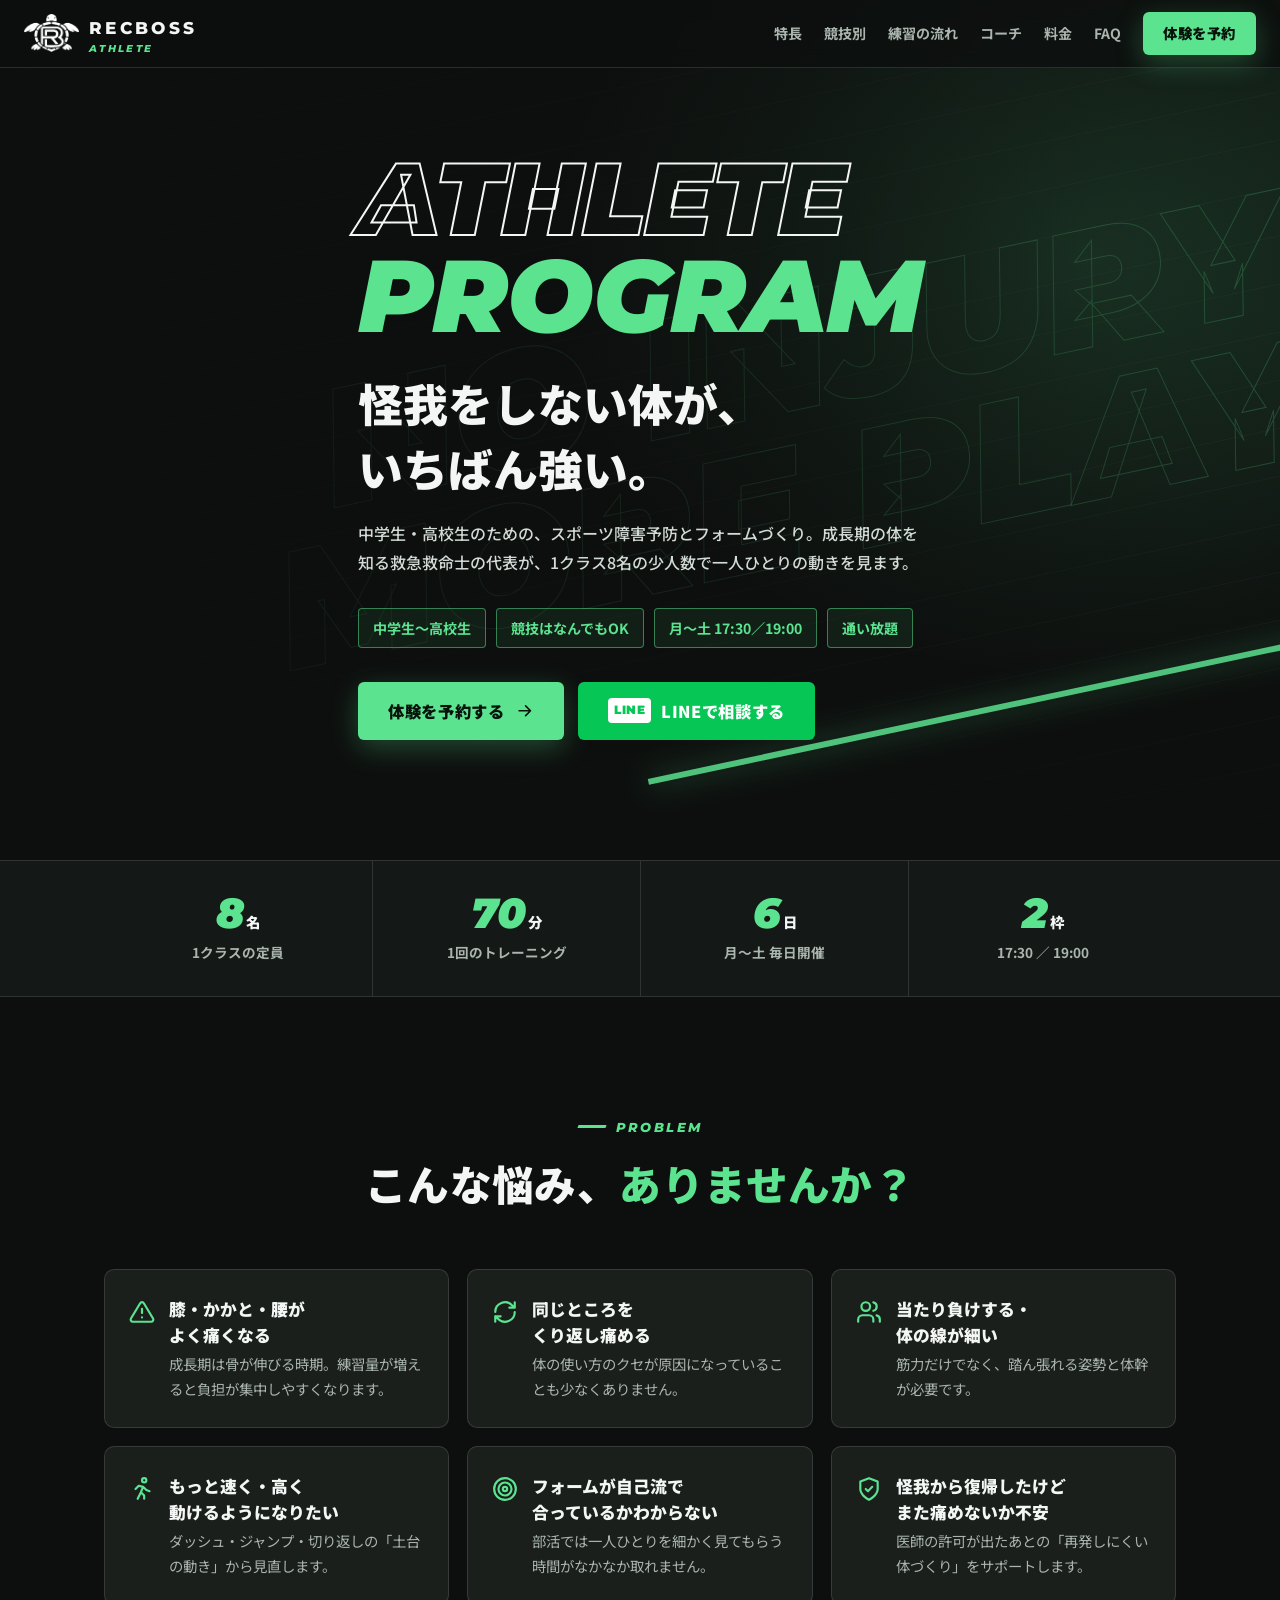
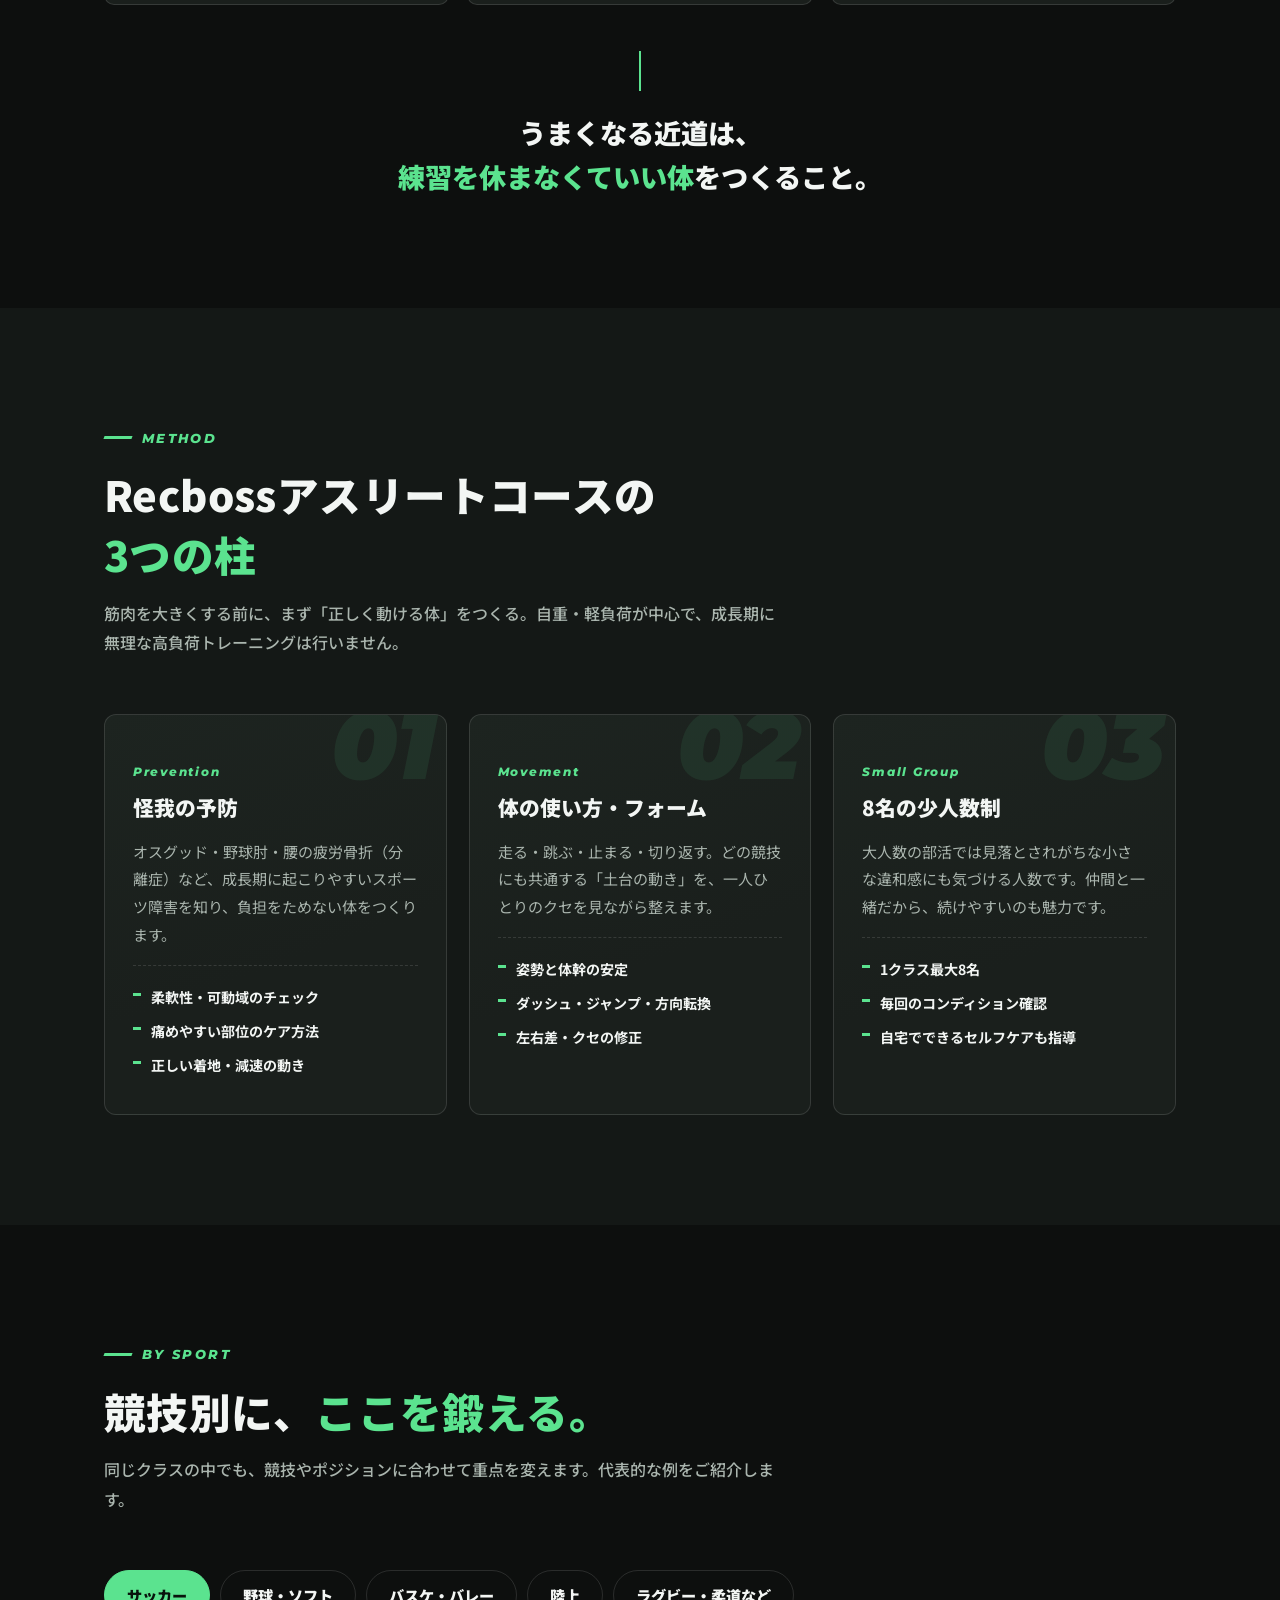
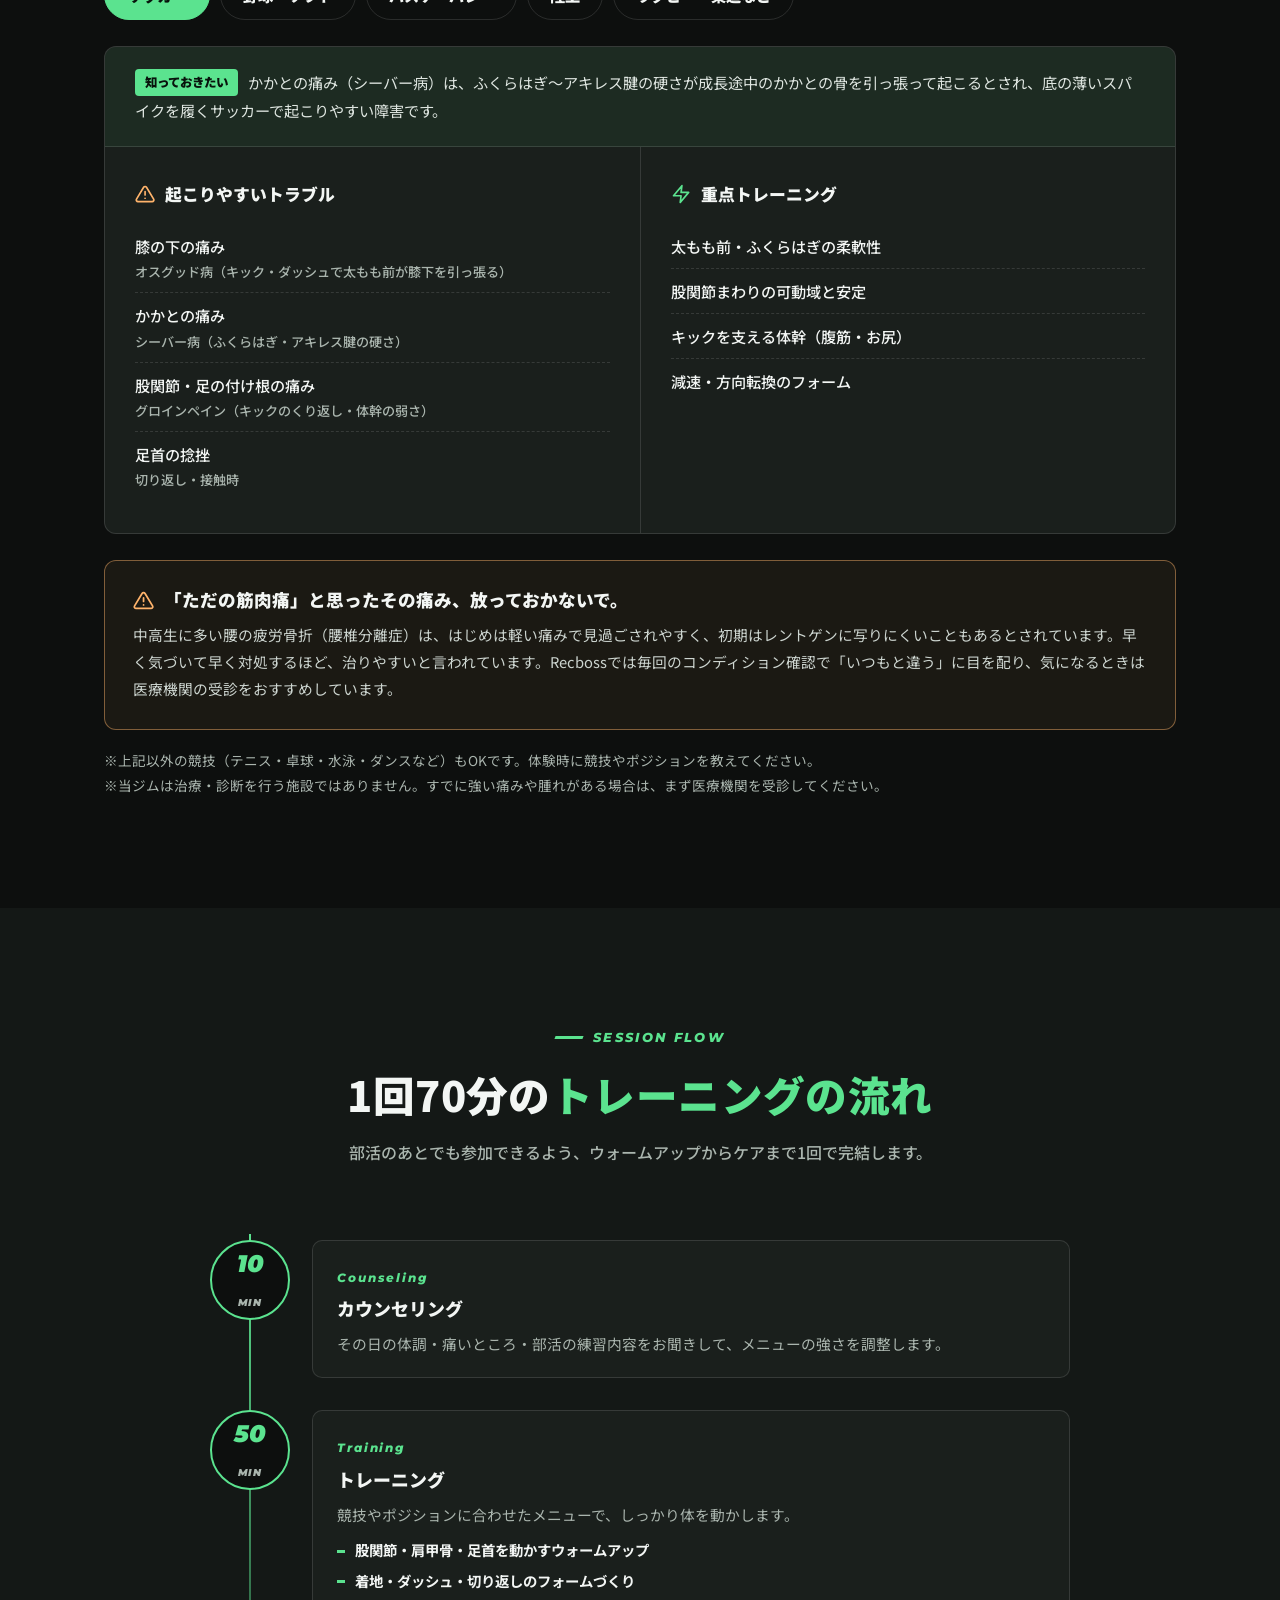
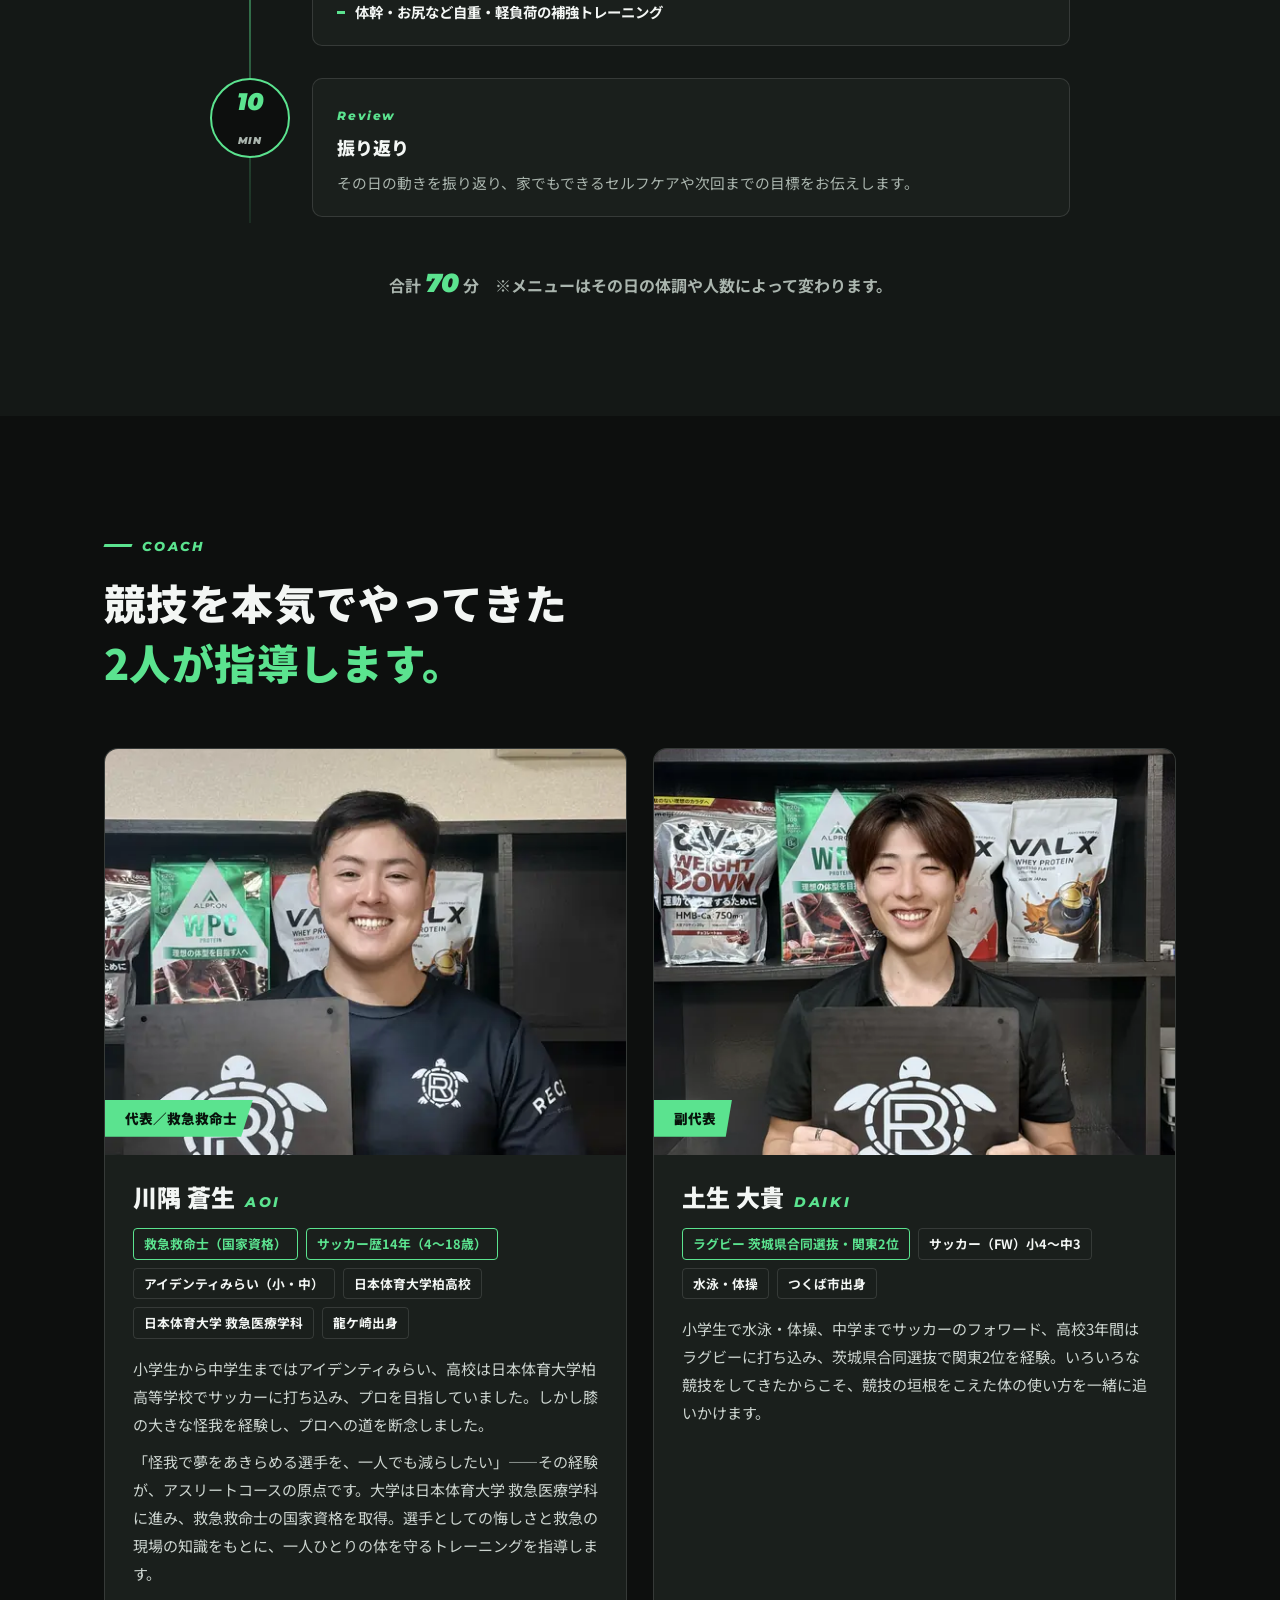
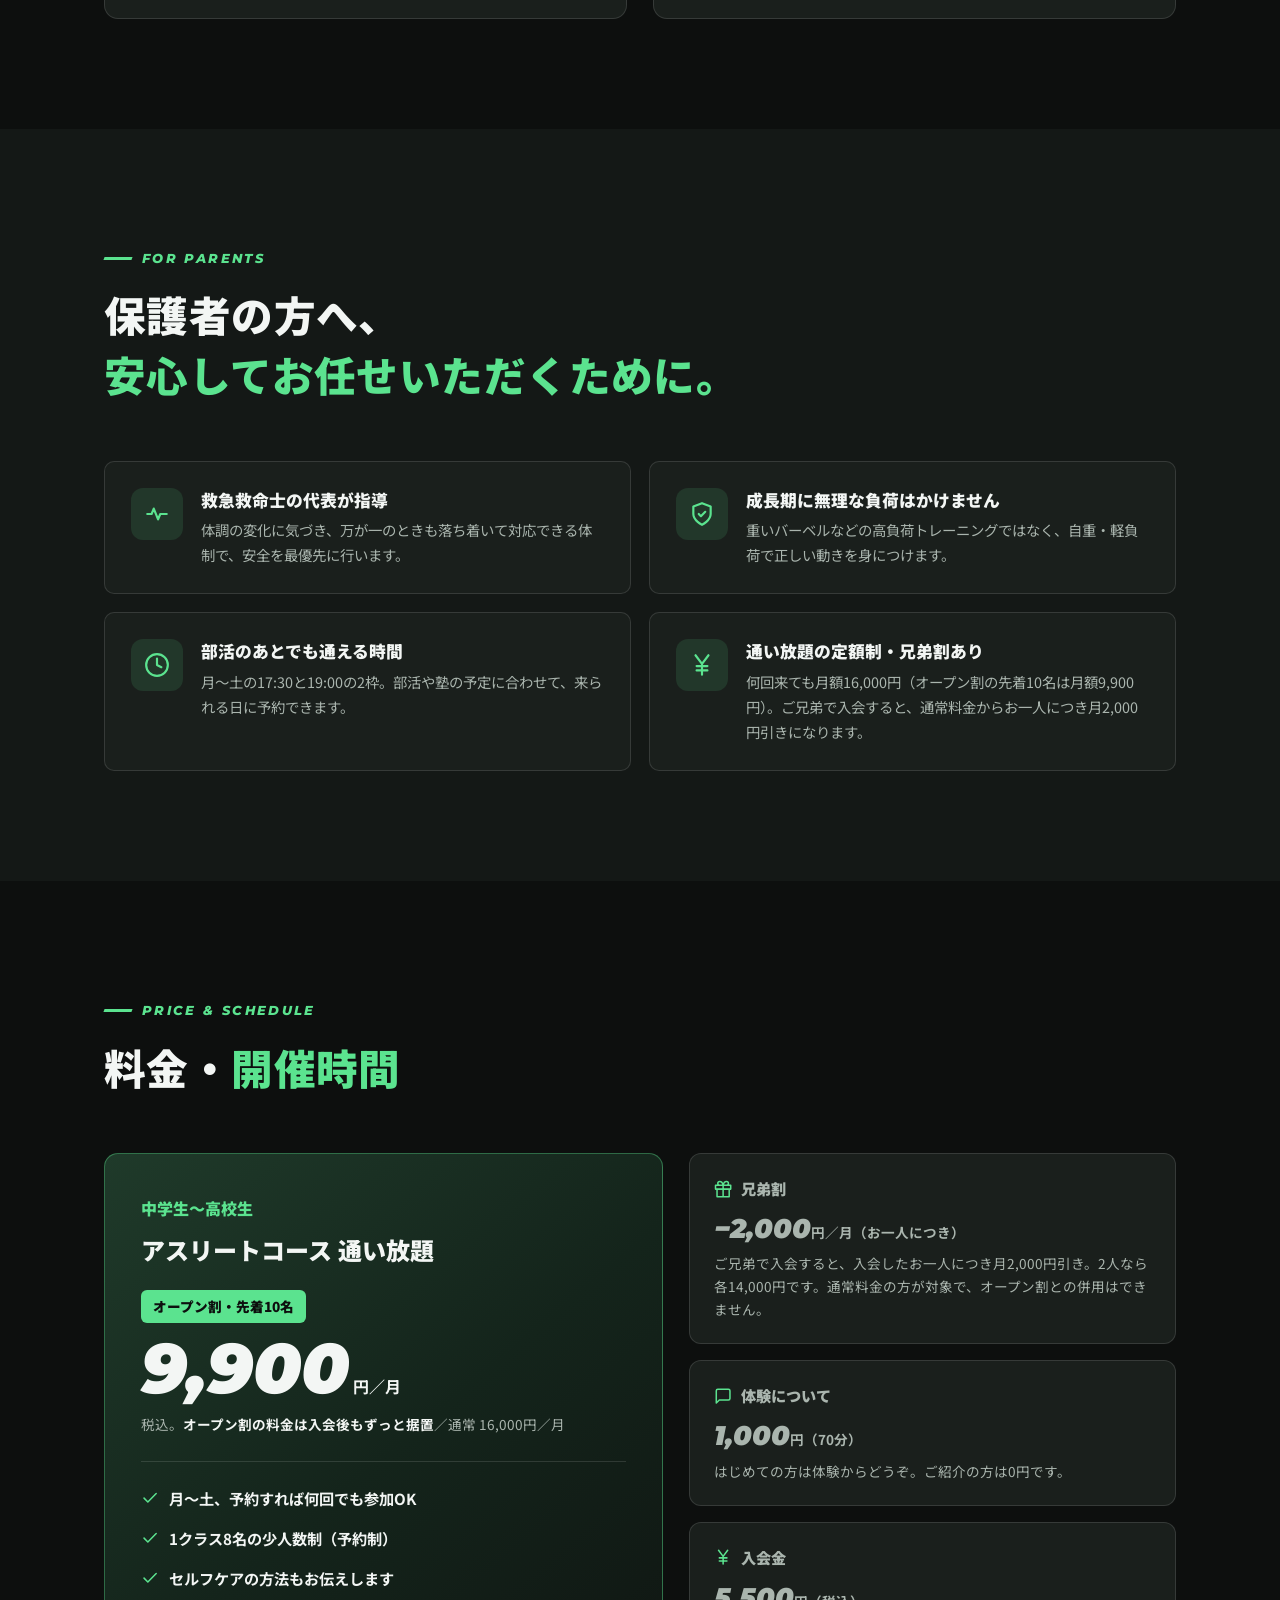
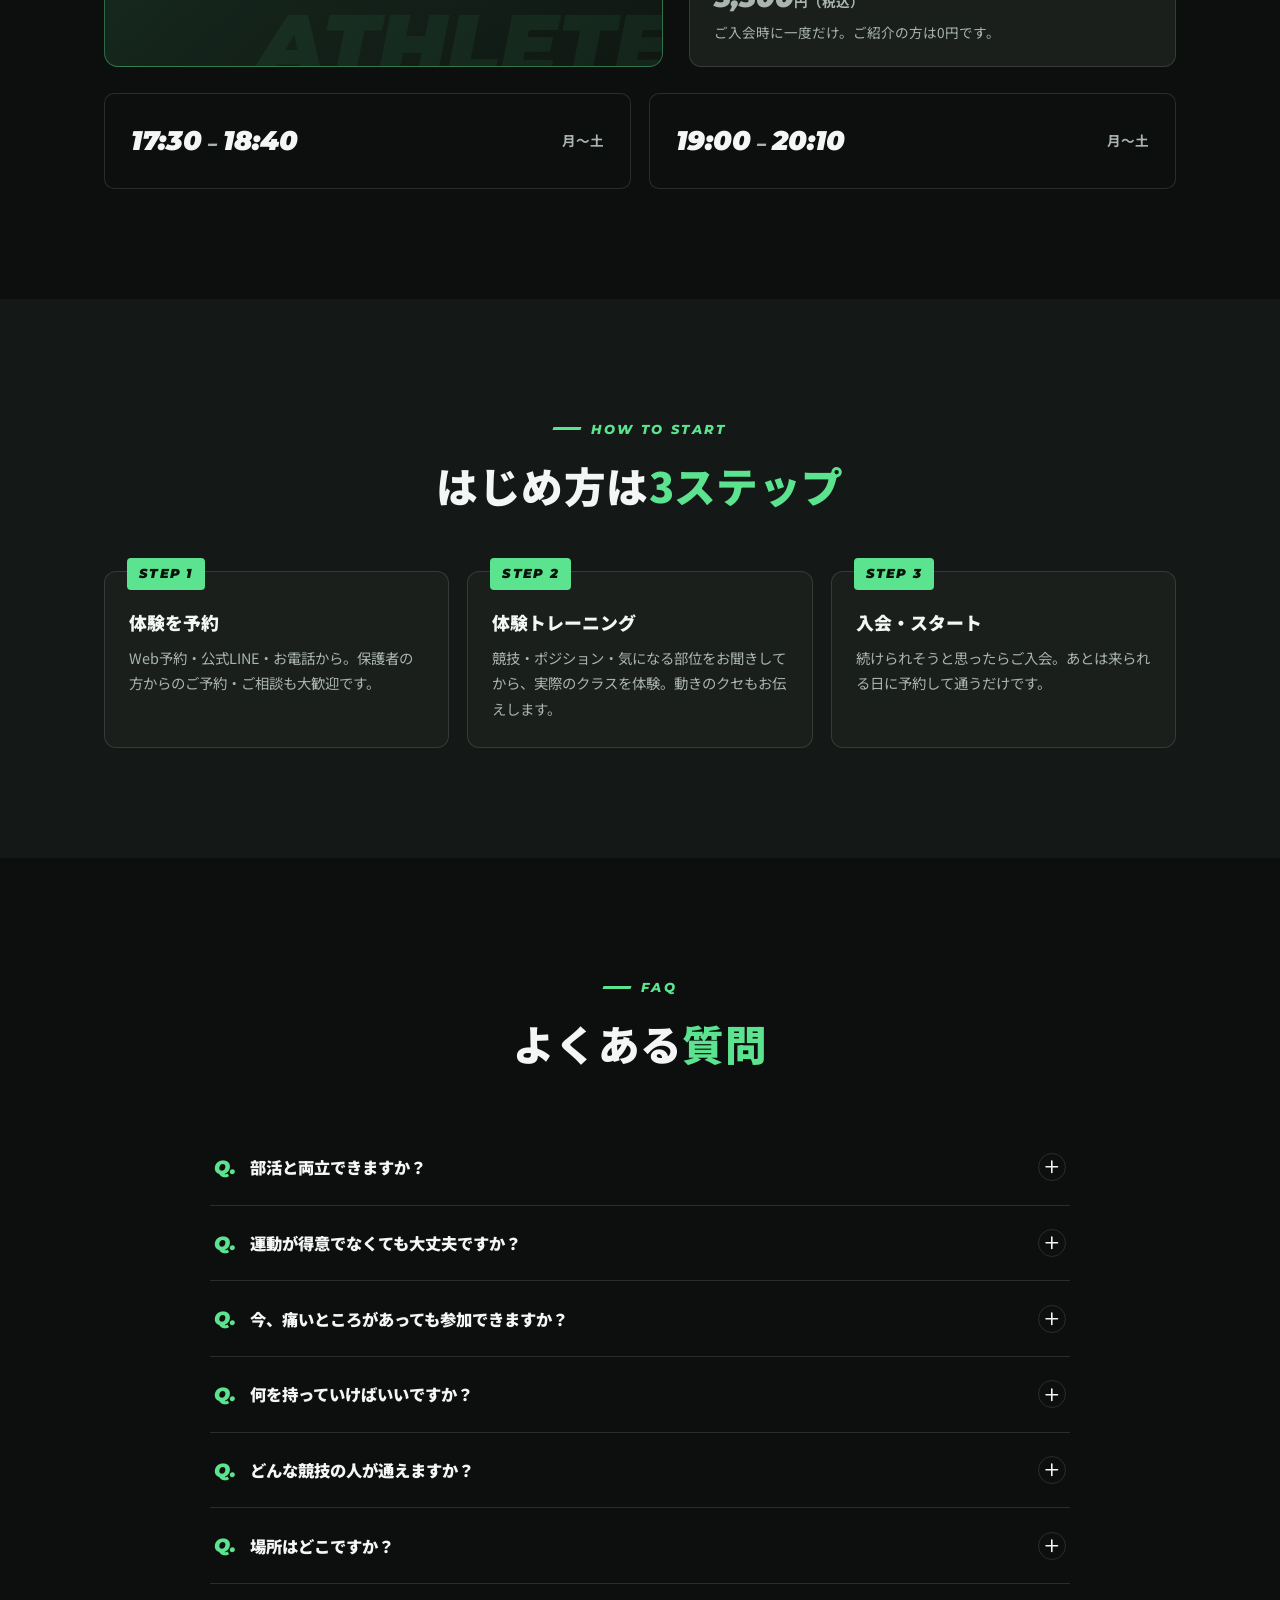
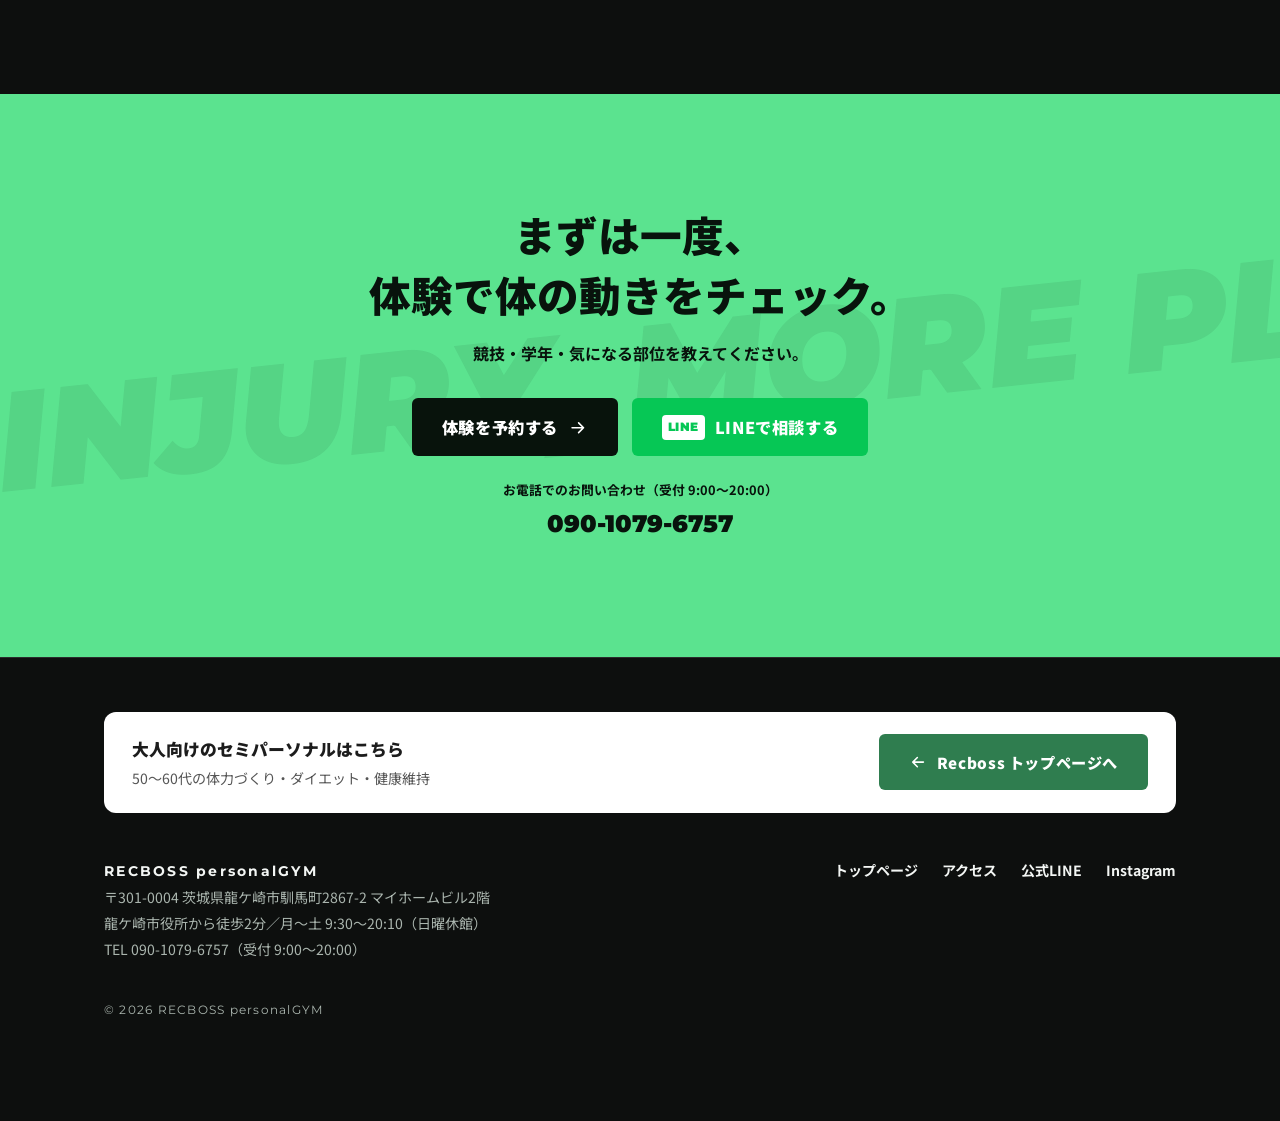
==== commit 64dc5f09: "アスリートコースにオープン割（先着10名・月9,900円）を追加 入会後も据置、通常16,000円を併記。兄弟割は通常料金のみ。入会金5,500円を明記。  Co-Authored-By: Claud" ====
--- a/athlete.html
+++ b/athlete.html
@@ -4,9 +4,9 @@
   <meta charset="UTF-8">
   <meta name="viewport" content="width=device-width, initial-scale=1.0">
   <title>アスリートコース｜中高生のための怪我をしない体づくり｜Recboss personal GYM（龍ケ崎）</title>
-  <meta name="description" content="龍ケ崎市の Recboss personal GYM アスリートコース。中学生・高校生のための、怪我をしない体づくりとフォームづくり。救急救命士の代表が指導、1クラス8名の少人数制。月〜土 17:30／19:00、通い放題 月額16,000円。">
+  <meta name="description" content="龍ケ崎市の Recboss personal GYM アスリートコース。中学生・高校生のための、怪我をしない体づくりとフォームづくり。救急救命士の代表が指導、1クラス8名の少人数制。月〜土 17:30／19:00、通い放題 月額16,000円（オープン割・先着10名は月額9,900円）。">
   <meta property="og:title" content="アスリートコース｜Recboss personal GYM">
-  <meta property="og:description" content="中高生のための、怪我をしない体づくり。1クラス8名・通い放題 月額16,000円。">
+  <meta property="og:description" content="中高生のための、怪我をしない体づくり。1クラス8名・通い放題 月額16,000円（オープン割・先着10名は月額9,900円）。">
   <meta property="og:type" content="website">
   <meta property="og:url" content="https://recbossgym.com/athlete.html">
   <meta property="og:image" content="https://recbossgym.com/img/og-athlete.jpg">
@@ -16,6 +16,9 @@
   <meta name="twitter:card" content="summary_large_image">
   <link rel="canonical" href="https://recbossgym.com/athlete.html">
   <meta name="theme-color" content="#0d0f0e">
+  <link rel="icon" href="/favicon.ico" sizes="48x48">
+  <link rel="icon" type="image/png" sizes="192x192" href="/img/icon-192.png">
+  <link rel="apple-touch-icon" href="/img/apple-touch-icon.png">
   <link rel="preconnect" href="https://fonts.googleapis.com">
   <link rel="preconnect" href="https://fonts.gstatic.com" crossorigin>
   <link href="https://fonts.googleapis.com/css2?family=Montserrat:ital,wght@0,600;0,800;0,900;1,800;1,900&family=Noto+Sans+JP:wght@400;500;700;900&display=swap" rel="stylesheet">
@@ -282,7 +285,9 @@
 .price-main h3 { font-weight: 900; font-size: 1.5rem; margin: 4px 0 18px; }
 .price-yen { font-family: var(--wm); font-weight: 900; font-style: italic; font-size: clamp(3rem, 7vw, 4.4rem); line-height: 1; }
 .price-yen small { font-family: var(--jp); font-style: normal; font-size: 1rem; font-weight: 700; margin-left: 4px; }
-.price-tax { color: var(--sub); font-size: .85rem; margin-top: 8px; }
+.price-tax { color: var(--sub); font-size: .85rem; margin-top: 8px; position: relative; z-index: 1; }
+.price-tax b { color: var(--text); }
+.price-open { display: inline-block; background: var(--neon); color: #0d0f0e; font-weight: 900; font-size: .85rem; padding: 4px 12px; border-radius: 6px; margin-bottom: 10px; }
 .price-list { list-style: none; margin-top: 24px; border-top: 1px solid var(--line); padding-top: 16px; position: relative; z-index: 1; }
 .price-list li { display: flex; align-items: center; gap: 10px; padding: 6px 0; font-weight: 700; font-size: .95rem; }
 .price-list .ico { color: var(--neon); }
@@ -422,7 +427,7 @@
 </svg>
 
 <header>
-  <a href="index.html" class="logo" aria-label="Recboss personal GYM トップへ">
+  <a href="/" class="logo" aria-label="Recboss personal GYM トップへ">
     <img src="img/logo-athlete.webp" alt="" width="240" height="166">
     <span><b>RECBOSS</b><small>ATHLETE</small></span>
   </a>
@@ -640,7 +645,7 @@
       <div class="parent-item" data-r><div class="parent-ic"><svg class="ico" aria-hidden="true"><use href="#i-heart"/></svg></div><div><h3>救急救命士の代表が指導</h3><p>体調の変化に気づき、万が一のときも落ち着いて対応できる体制で、安全を最優先に行います。</p></div></div>
       <div class="parent-item" data-r="1"><div class="parent-ic"><svg class="ico" aria-hidden="true"><use href="#i-shield"/></svg></div><div><h3>成長期に無理な負荷はかけません</h3><p>重いバーベルなどの高負荷トレーニングではなく、自重・軽負荷で正しい動きを身につけます。</p></div></div>
       <div class="parent-item" data-r><div class="parent-ic"><svg class="ico" aria-hidden="true"><use href="#i-clock"/></svg></div><div><h3>部活のあとでも通える時間</h3><p>月〜土の17:30と19:00の2枠。部活や塾の予定に合わせて、来られる日に予約できます。</p></div></div>
-      <div class="parent-item" data-r="1"><div class="parent-ic"><svg class="ico" aria-hidden="true"><use href="#i-yen"/></svg></div><div><h3>通い放題の定額制・兄弟割あり</h3><p>何回来ても月額16,000円。ご兄弟で入会すると、お一人につき月2,000円引きになります。</p></div></div>
+      <div class="parent-item" data-r="1"><div class="parent-ic"><svg class="ico" aria-hidden="true"><use href="#i-yen"/></svg></div><div><h3>通い放題の定額制・兄弟割あり</h3><p>何回来ても月額16,000円（オープン割の先着10名は月額9,900円）。ご兄弟で入会すると、通常料金からお一人につき月2,000円引きになります。</p></div></div>
     </div>
   </div>
 </section>
@@ -656,8 +661,9 @@
       <div class="price-main" data-r>
         <p class="label">中学生〜高校生</p>
         <h3>アスリートコース 通い放題</h3>
-        <p class="price-yen">16,000<small>円／月</small></p>
-        <p class="price-tax">税込</p>
+        <p class="price-open">オープン割・先着10名</p>
+        <p class="price-yen">9,900<small>円／月</small></p>
+        <p class="price-tax">税込。<b>オープン割の料金は入会後もずっと据置</b>／通常 16,000円／月</p>
         <ul class="price-list">
           <li><svg class="ico" aria-hidden="true"><use href="#i-check"/></svg>月〜土、予約すれば何回でも参加OK</li>
           <li><svg class="ico" aria-hidden="true"><use href="#i-check"/></svg>1クラス8名の少人数制（予約制）</li>
@@ -665,8 +671,9 @@
         </ul>
       </div>
       <div class="price-side">
-        <div class="price-box" data-r="1"><p class="k"><svg class="ico" aria-hidden="true"><use href="#i-gift"/></svg>兄弟割</p><p class="v">−2,000<small>円／月（お一人につき）</small></p><p>ご兄弟で入会すると、入会したお一人につき月2,000円引き。2人なら各14,000円です。</p></div>
+        <div class="price-box" data-r="1"><p class="k"><svg class="ico" aria-hidden="true"><use href="#i-gift"/></svg>兄弟割</p><p class="v">−2,000<small>円／月（お一人につき）</small></p><p>ご兄弟で入会すると、入会したお一人につき月2,000円引き。2人なら各14,000円です。通常料金の方が対象で、オープン割との併用はできません。</p></div>
         <div class="price-box" data-r="2"><p class="k"><svg class="ico" aria-hidden="true"><use href="#i-chat"/></svg>体験について</p><p class="v">1,000<small>円（70分）</small></p><p>はじめての方は体験からどうぞ。ご紹介の方は0円です。</p></div>
+        <div class="price-box" data-r="1"><p class="k"><svg class="ico" aria-hidden="true"><use href="#i-yen"/></svg>入会金</p><p class="v">5,500<small>円（税込）</small></p><p>ご入会時に一度だけ。ご紹介の方は0円です。</p></div>
       </div>
     </div>
     <div class="time-row">
@@ -725,7 +732,7 @@
 
 <footer>
   <div class="wrap">
-    <a href="index.html" class="back-main">
+    <a href="/" class="back-main">
       <div><b>大人向けのセミパーソナルはこちら</b><p>50〜60代の体力づくり・ダイエット・健康維持</p></div>
       <span class="btn"><svg class="ico" aria-hidden="true"><use href="#i-back"/></svg>Recboss トップページへ</span>
     </a>
@@ -735,8 +742,8 @@
         <p>〒301-0004 茨城県龍ケ崎市馴馬町2867-2 マイホームビル2階<br>龍ケ崎市役所から徒歩2分／月〜土 9:30〜20:10（日曜休館）<br>TEL 090-1079-6757（受付 9:00〜20:00）</p>
       </div>
       <ul class="foot-links">
-        <li><a href="index.html">トップページ</a></li>
-        <li><a href="index.html#access">アクセス</a></li>
+        <li><a href="/">トップページ</a></li>
+        <li><a href="/#access">アクセス</a></li>
         <li><a href="https://lin.ee/PnJCTCy" target="_blank" rel="noopener">公式LINE</a></li>
         <li><a href="https://www.instagram.com/ryugasaki_recboss" target="_blank" rel="noopener">Instagram</a></li>
       </ul>
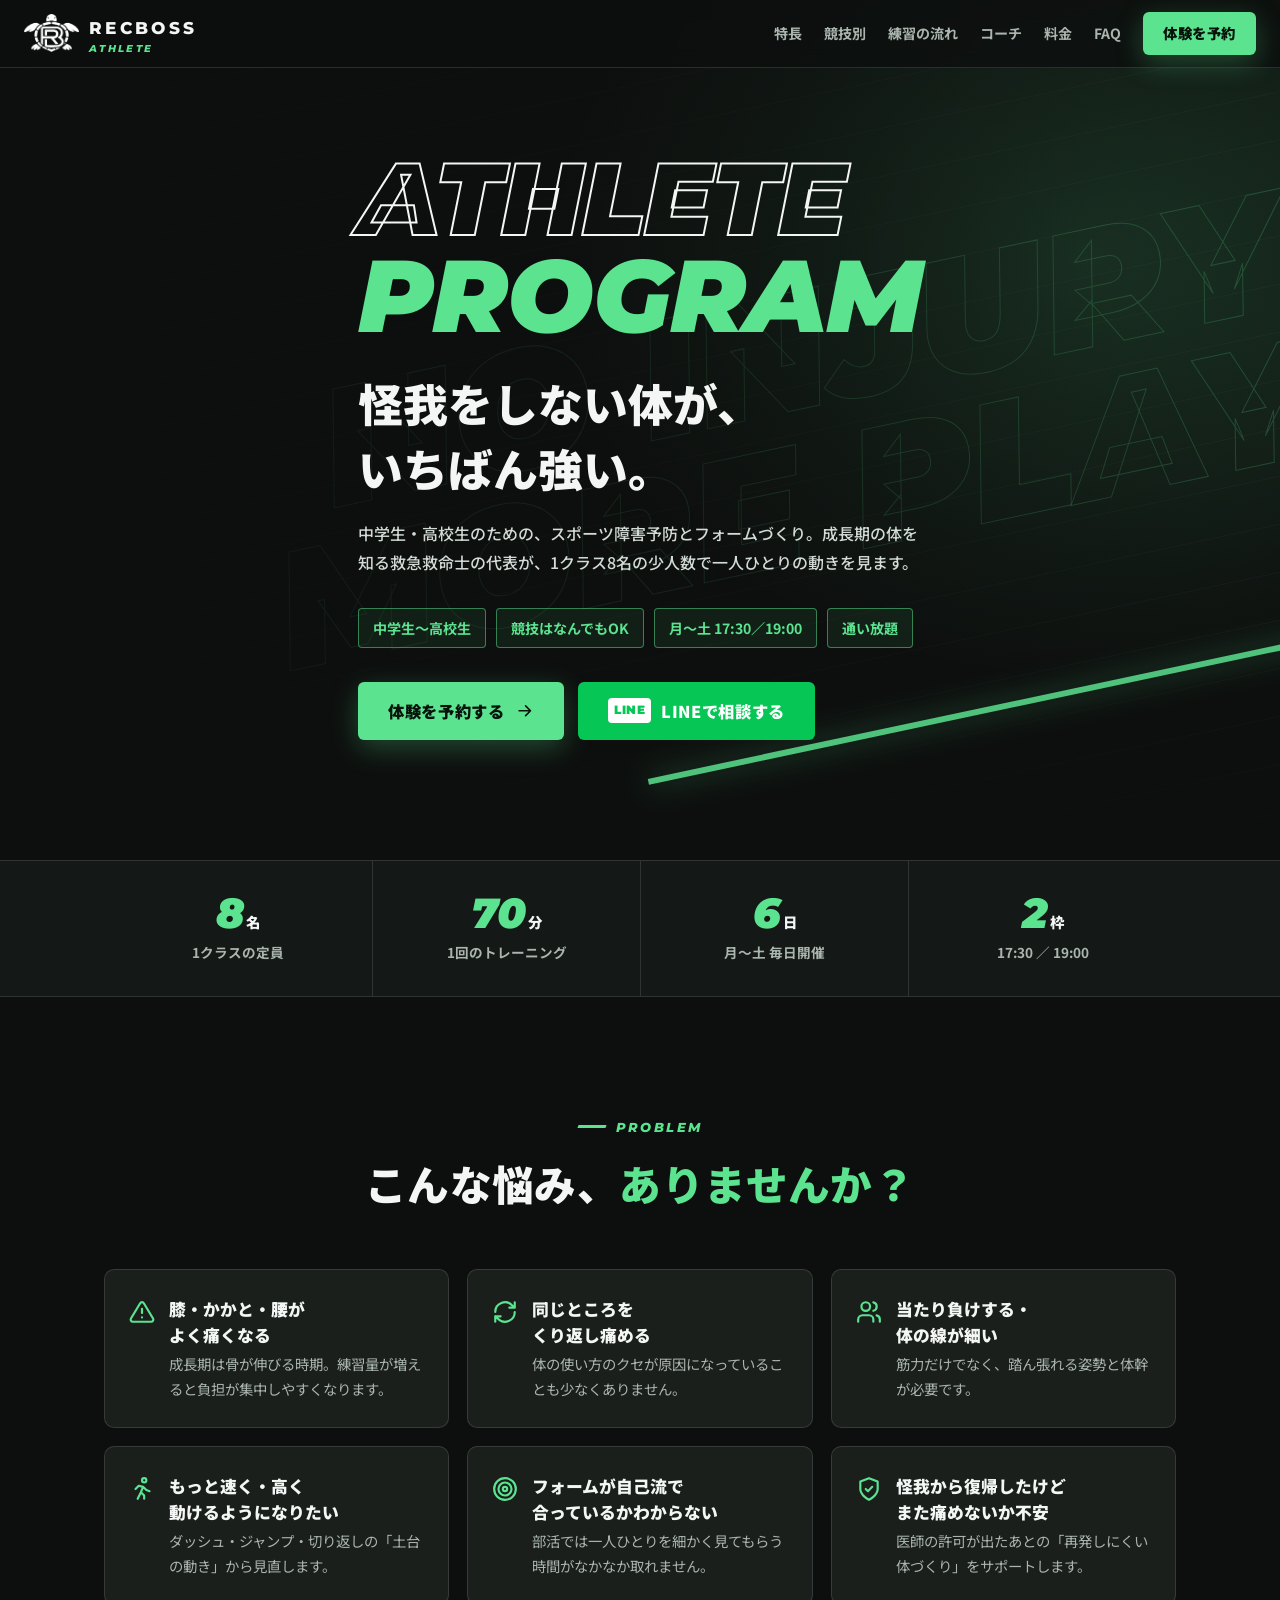
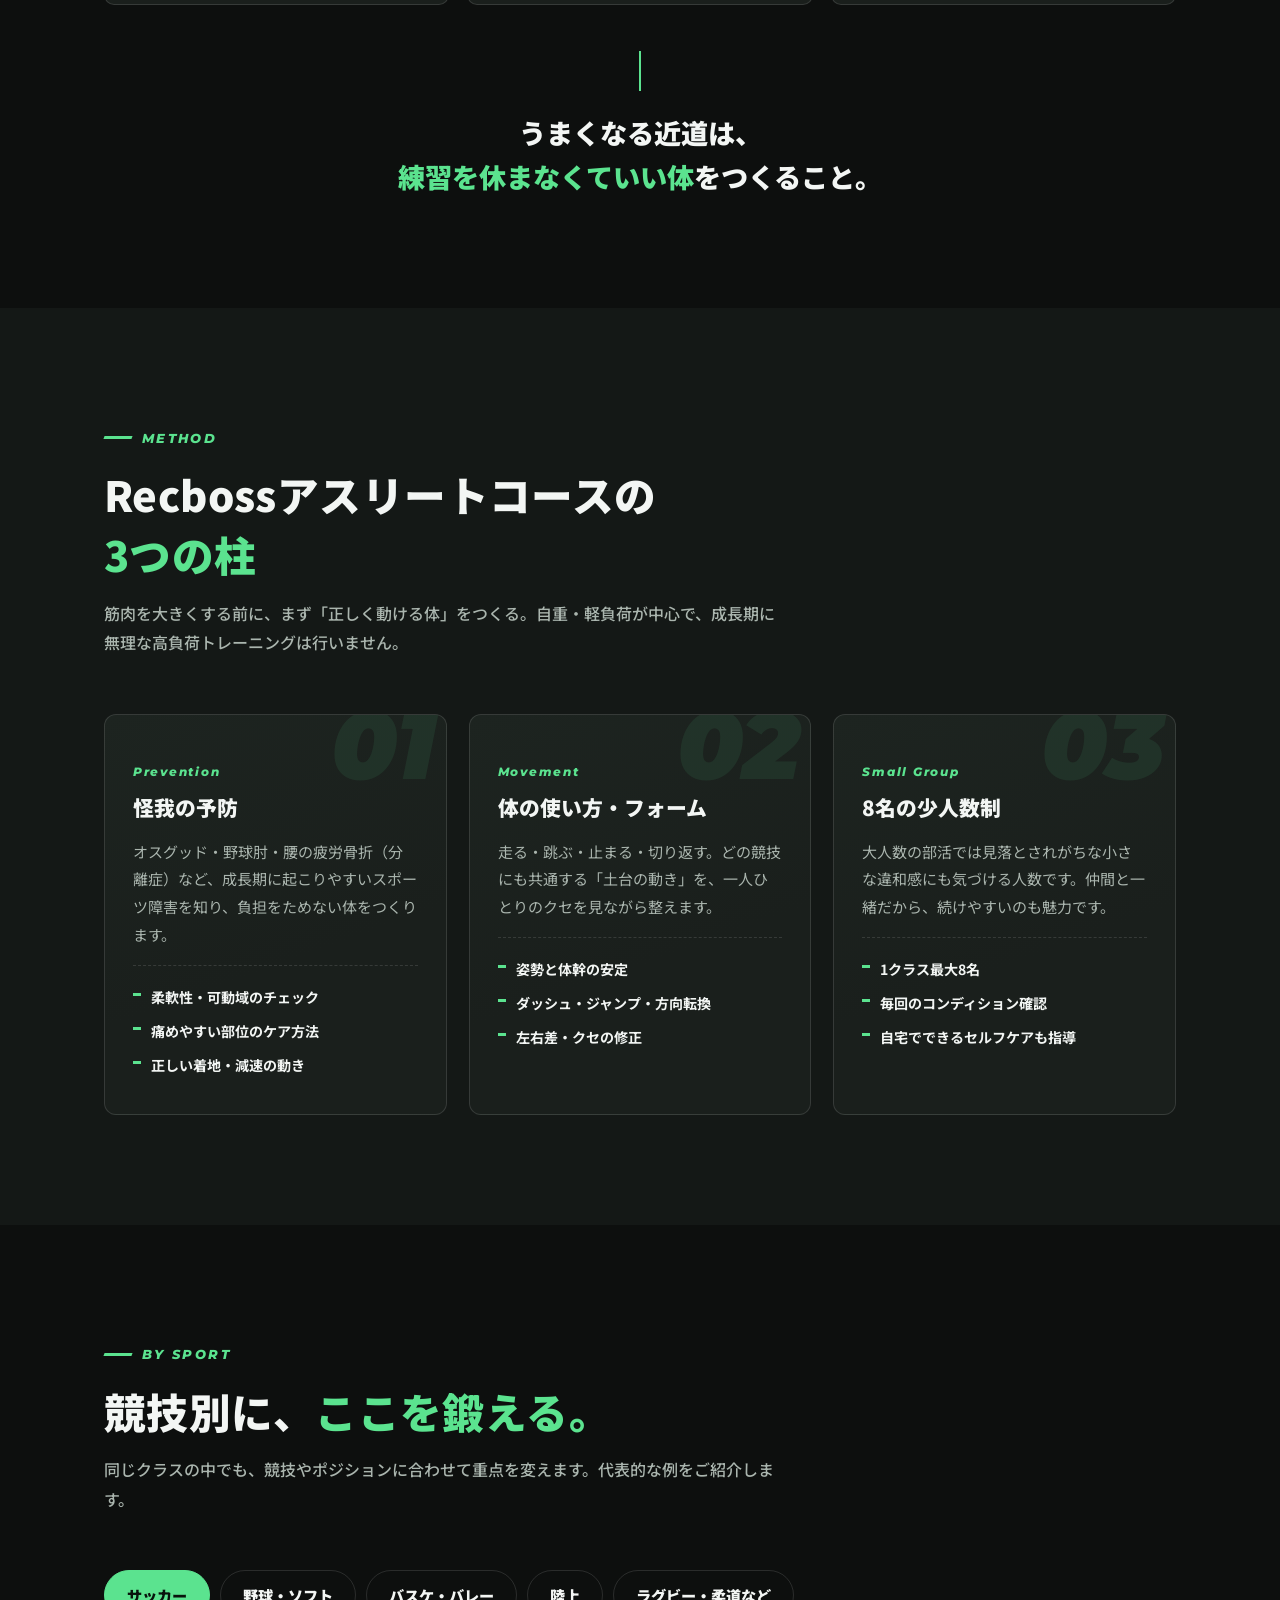
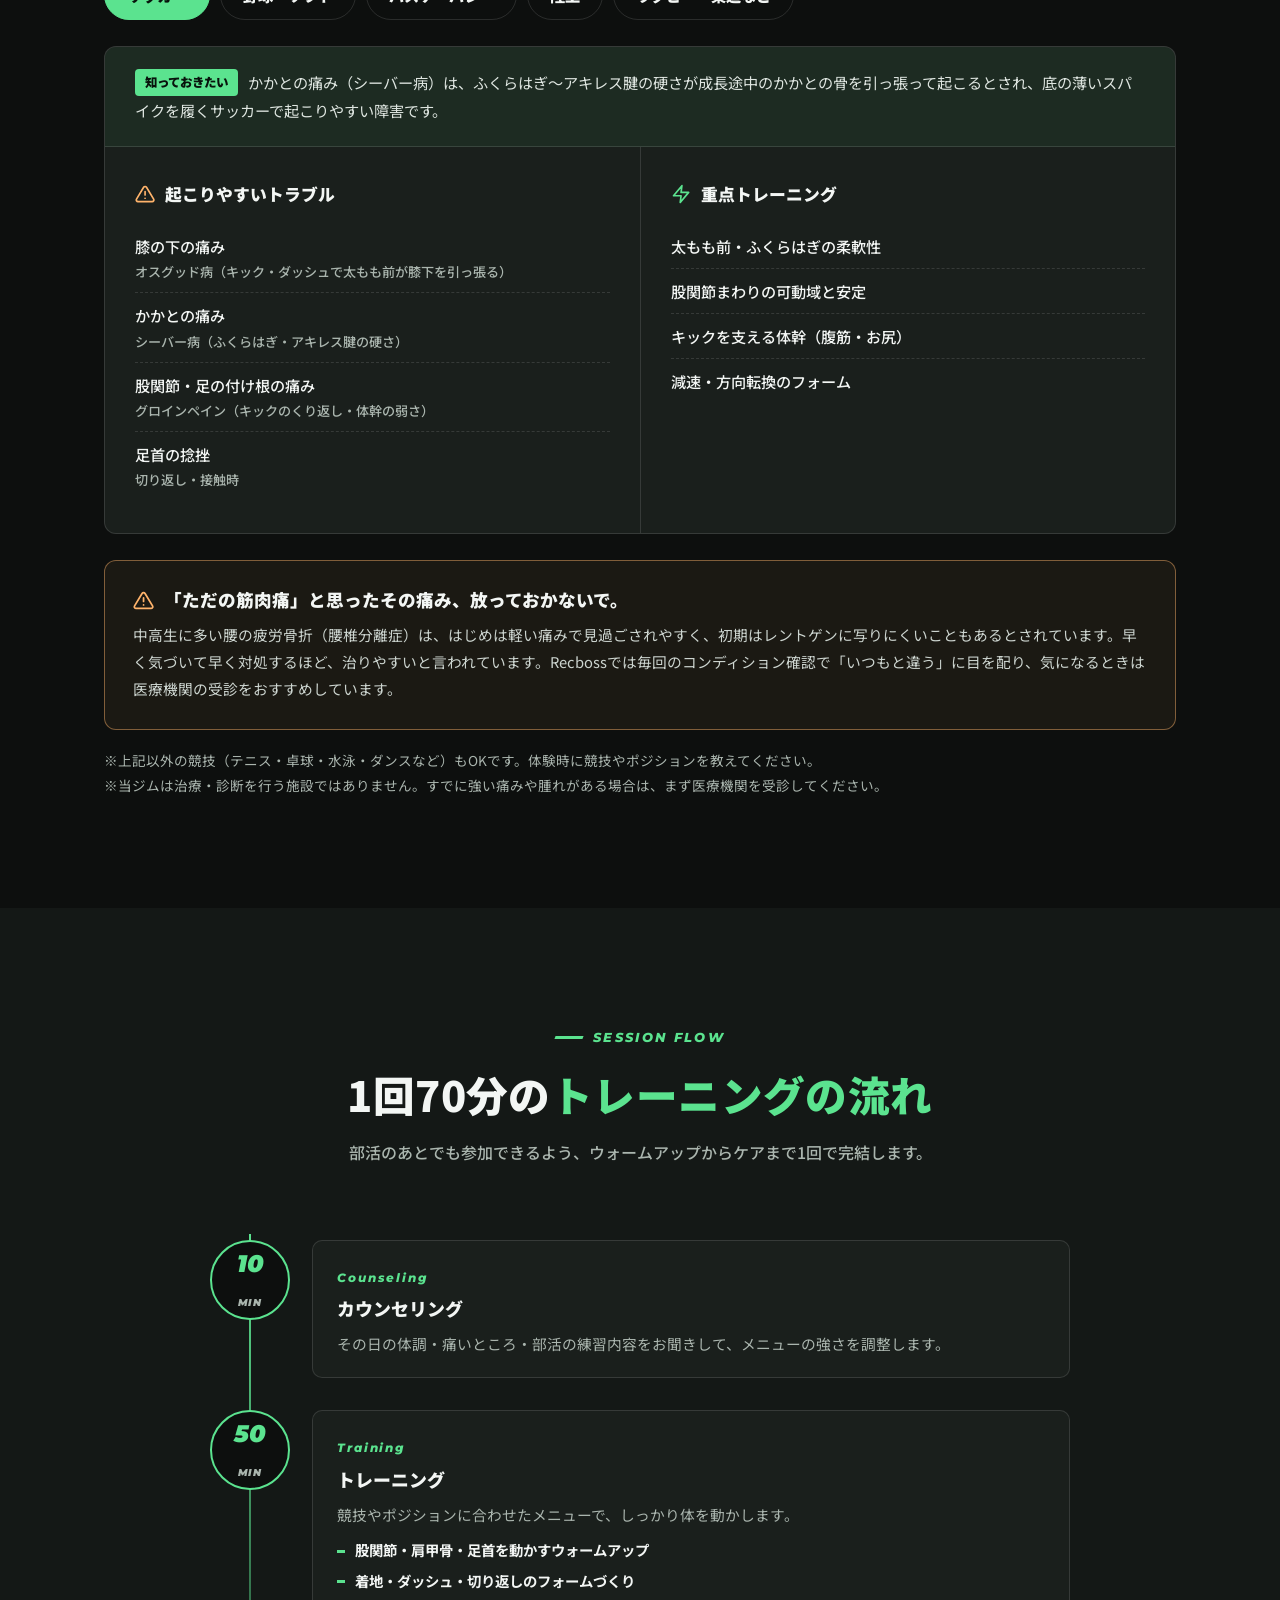
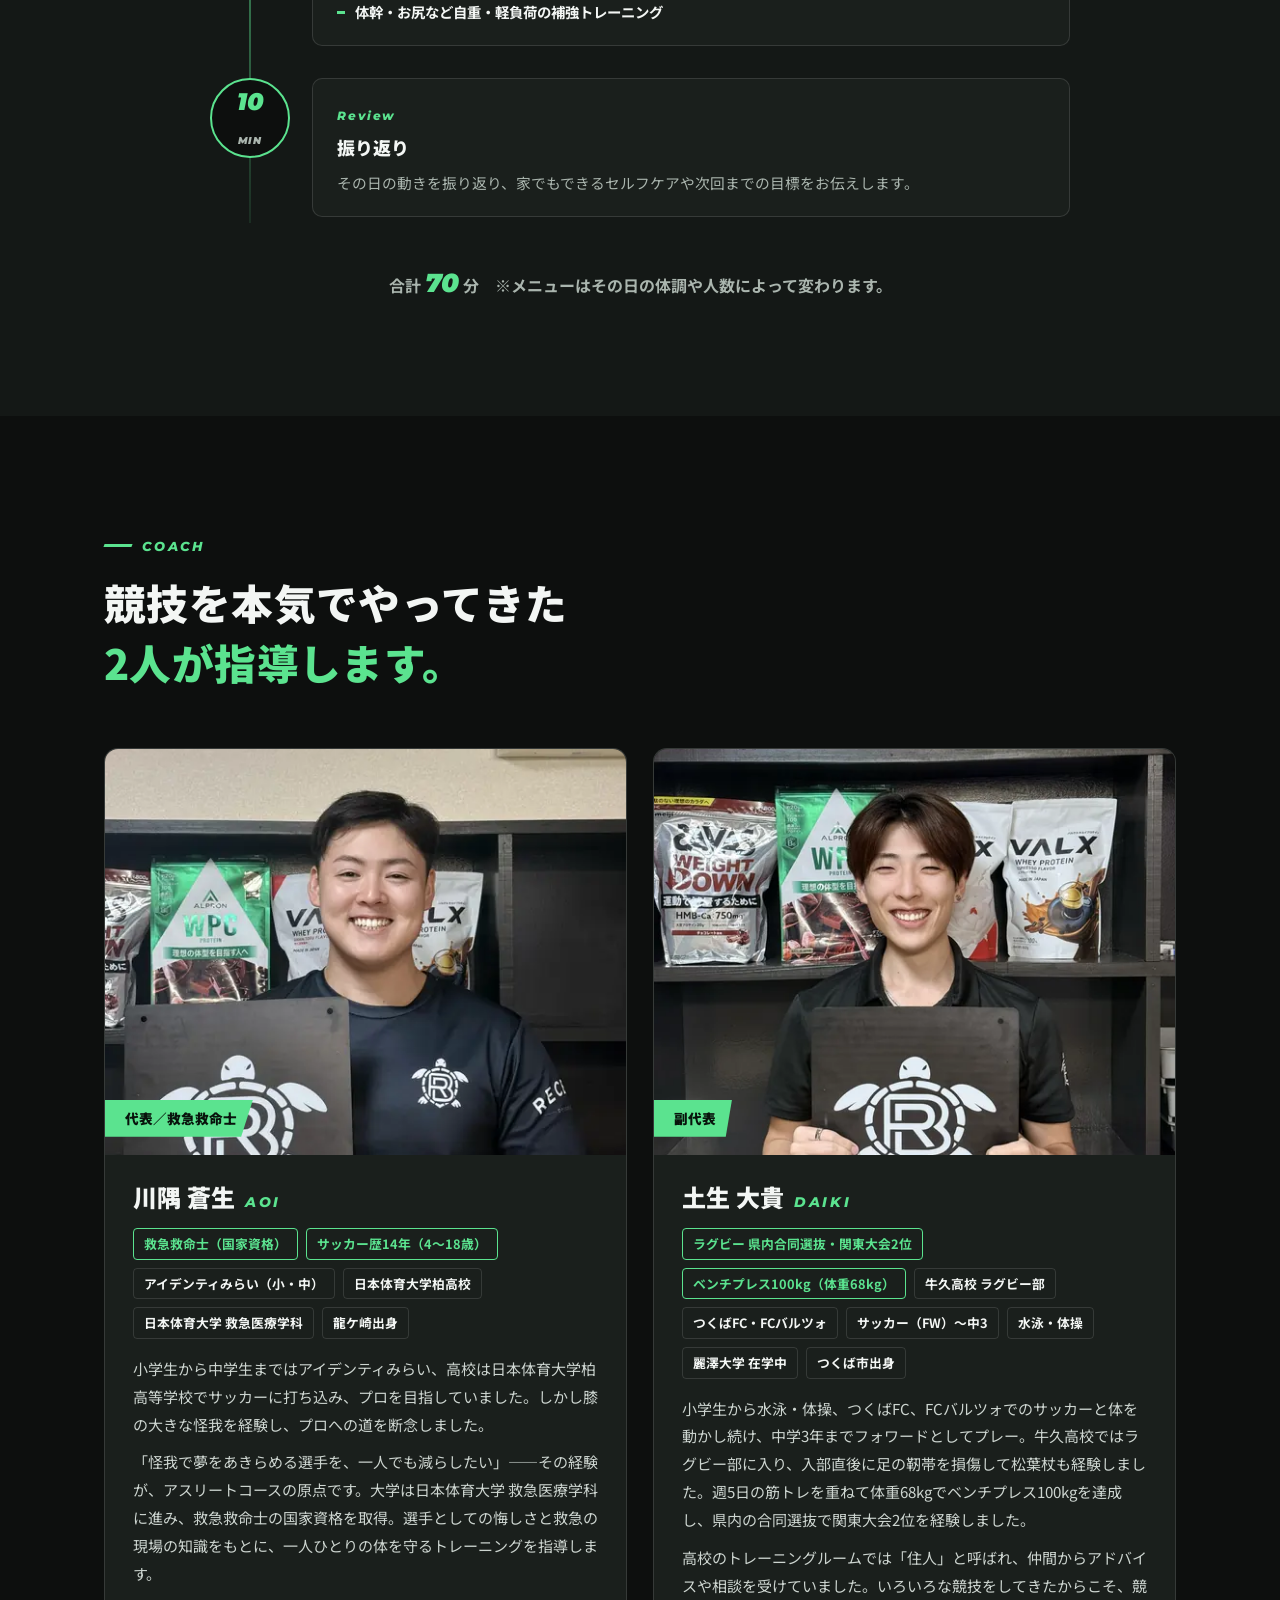
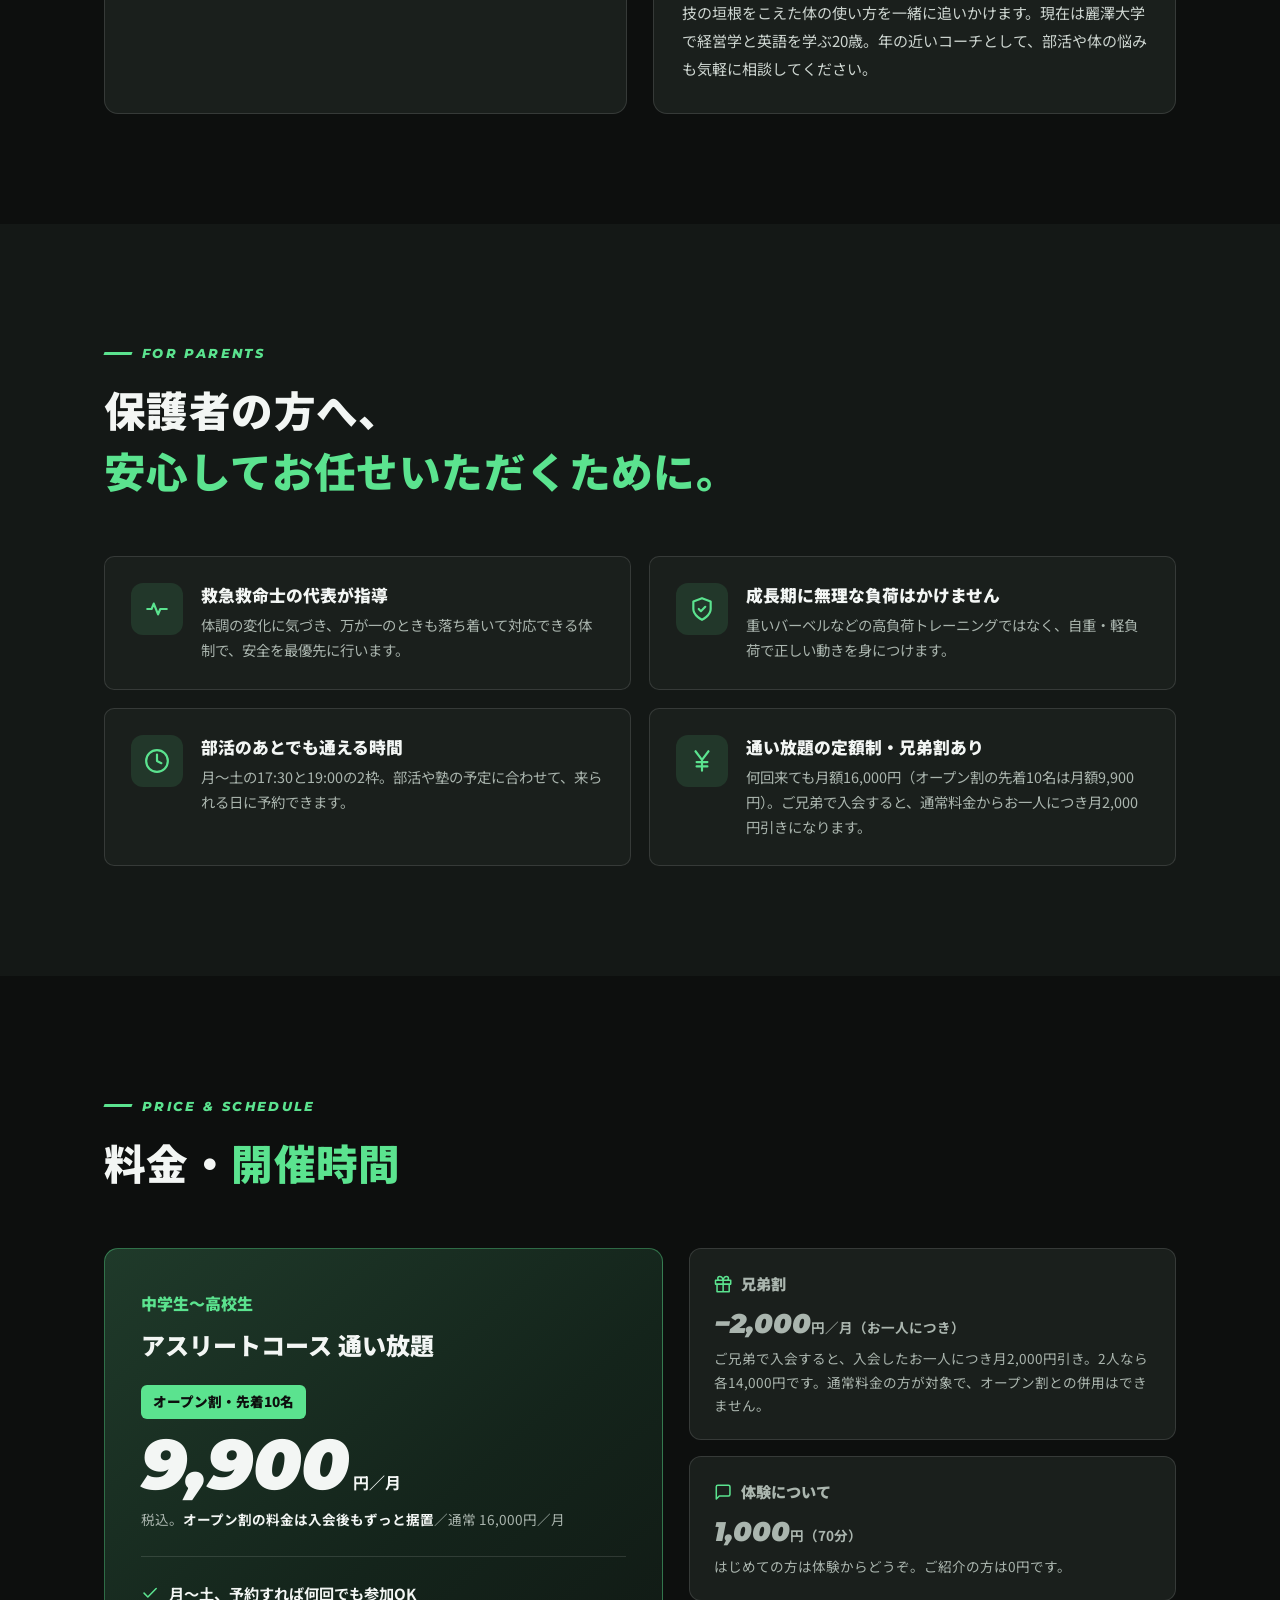
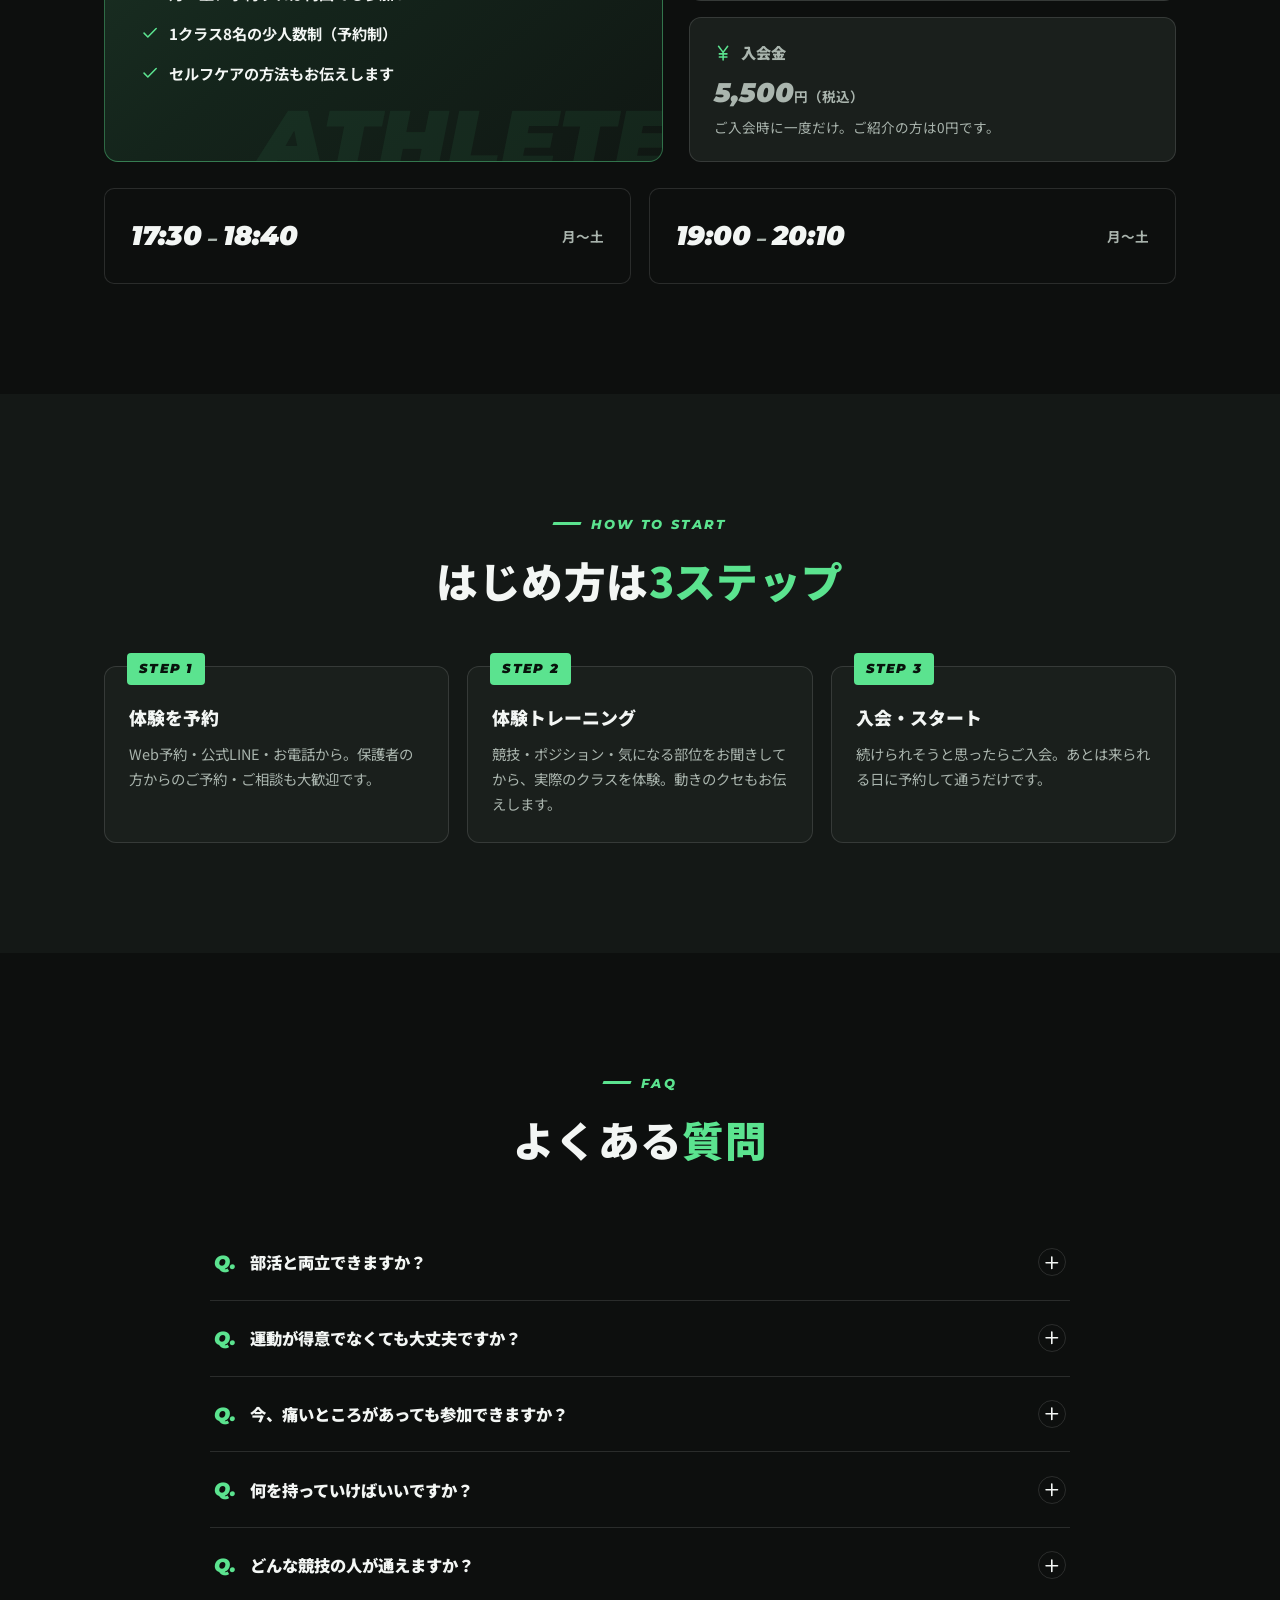
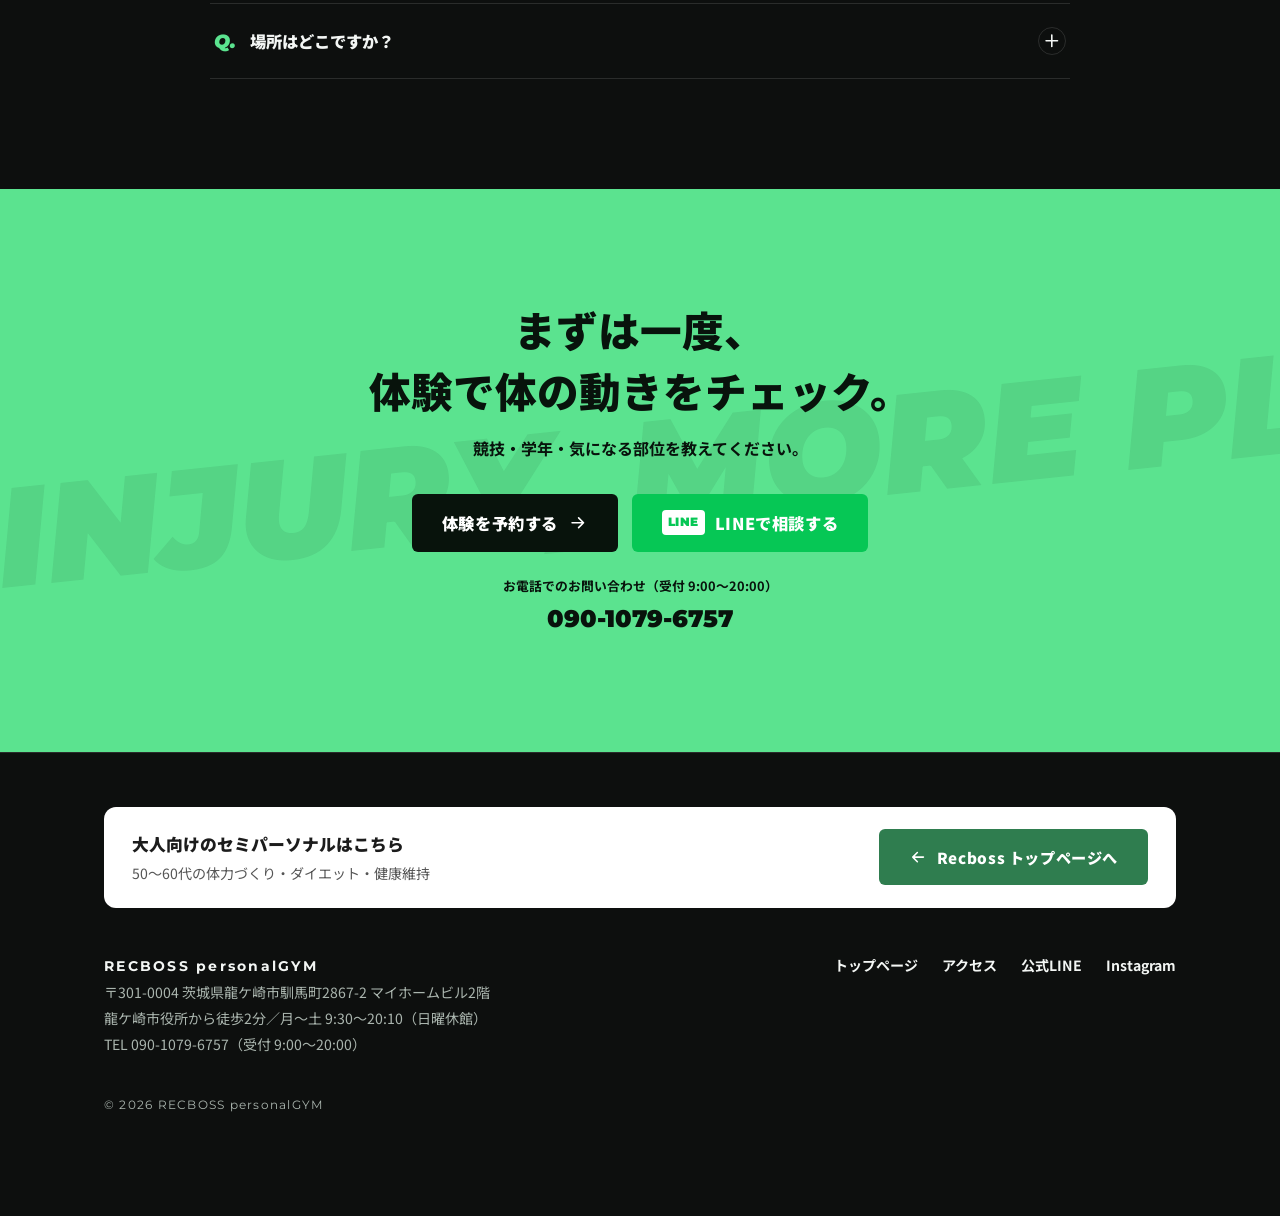
==== commit e090d27d: "トレーナー紹介: 土生大貴の経歴と想いを追記 Co-Authored-By: Claude Opus 5.5 <noreply@anthropic.com>" ====
--- a/athlete.html
+++ b/athlete.html
@@ -626,8 +626,9 @@
         </div>
         <div class="coach-body">
           <h3 class="coach-name">土生 大貴<span class="ph">DAIKI</span></h3>
-          <ul class="coach-career"><li class="hl">ラグビー 茨城県合同選抜・関東2位</li><li>サッカー（FW）小4〜中3</li><li>水泳・体操</li><li>つくば市出身</li></ul>
-          <p>小学生で水泳・体操、中学までサッカーのフォワード、高校3年間はラグビーに打ち込み、茨城県合同選抜で関東2位を経験。いろいろな競技をしてきたからこそ、競技の垣根をこえた体の使い方を一緒に追いかけます。</p>
+          <ul class="coach-career"><li class="hl">ラグビー 県内合同選抜・関東大会2位</li><li class="hl">ベンチプレス100kg（体重68kg）</li><li>牛久高校 ラグビー部</li><li>つくばFC・FCバルツォ</li><li>サッカー（FW）〜中3</li><li>水泳・体操</li><li>麗澤大学 在学中</li><li>つくば市出身</li></ul>
+          <p>小学生から水泳・体操、つくばFC、FCバルツォでのサッカーと体を動かし続け、中学3年までフォワードとしてプレー。牛久高校ではラグビー部に入り、入部直後に足の靭帯を損傷して松葉杖も経験しました。週5日の筋トレを重ねて体重68kgでベンチプレス100kgを達成し、県内の合同選抜で関東大会2位を経験しました。</p>
+          <p>高校のトレーニングルームでは「住人」と呼ばれ、仲間からアドバイスや相談を受けていました。いろいろな競技をしてきたからこそ、競技の垣根をこえた体の使い方を一緒に追いかけます。現在は麗澤大学で経営学と英語を学ぶ20歳。年の近いコーチとして、部活や体の悩みも気軽に相談してください。</p>
         </div>
       </article>
     </div>
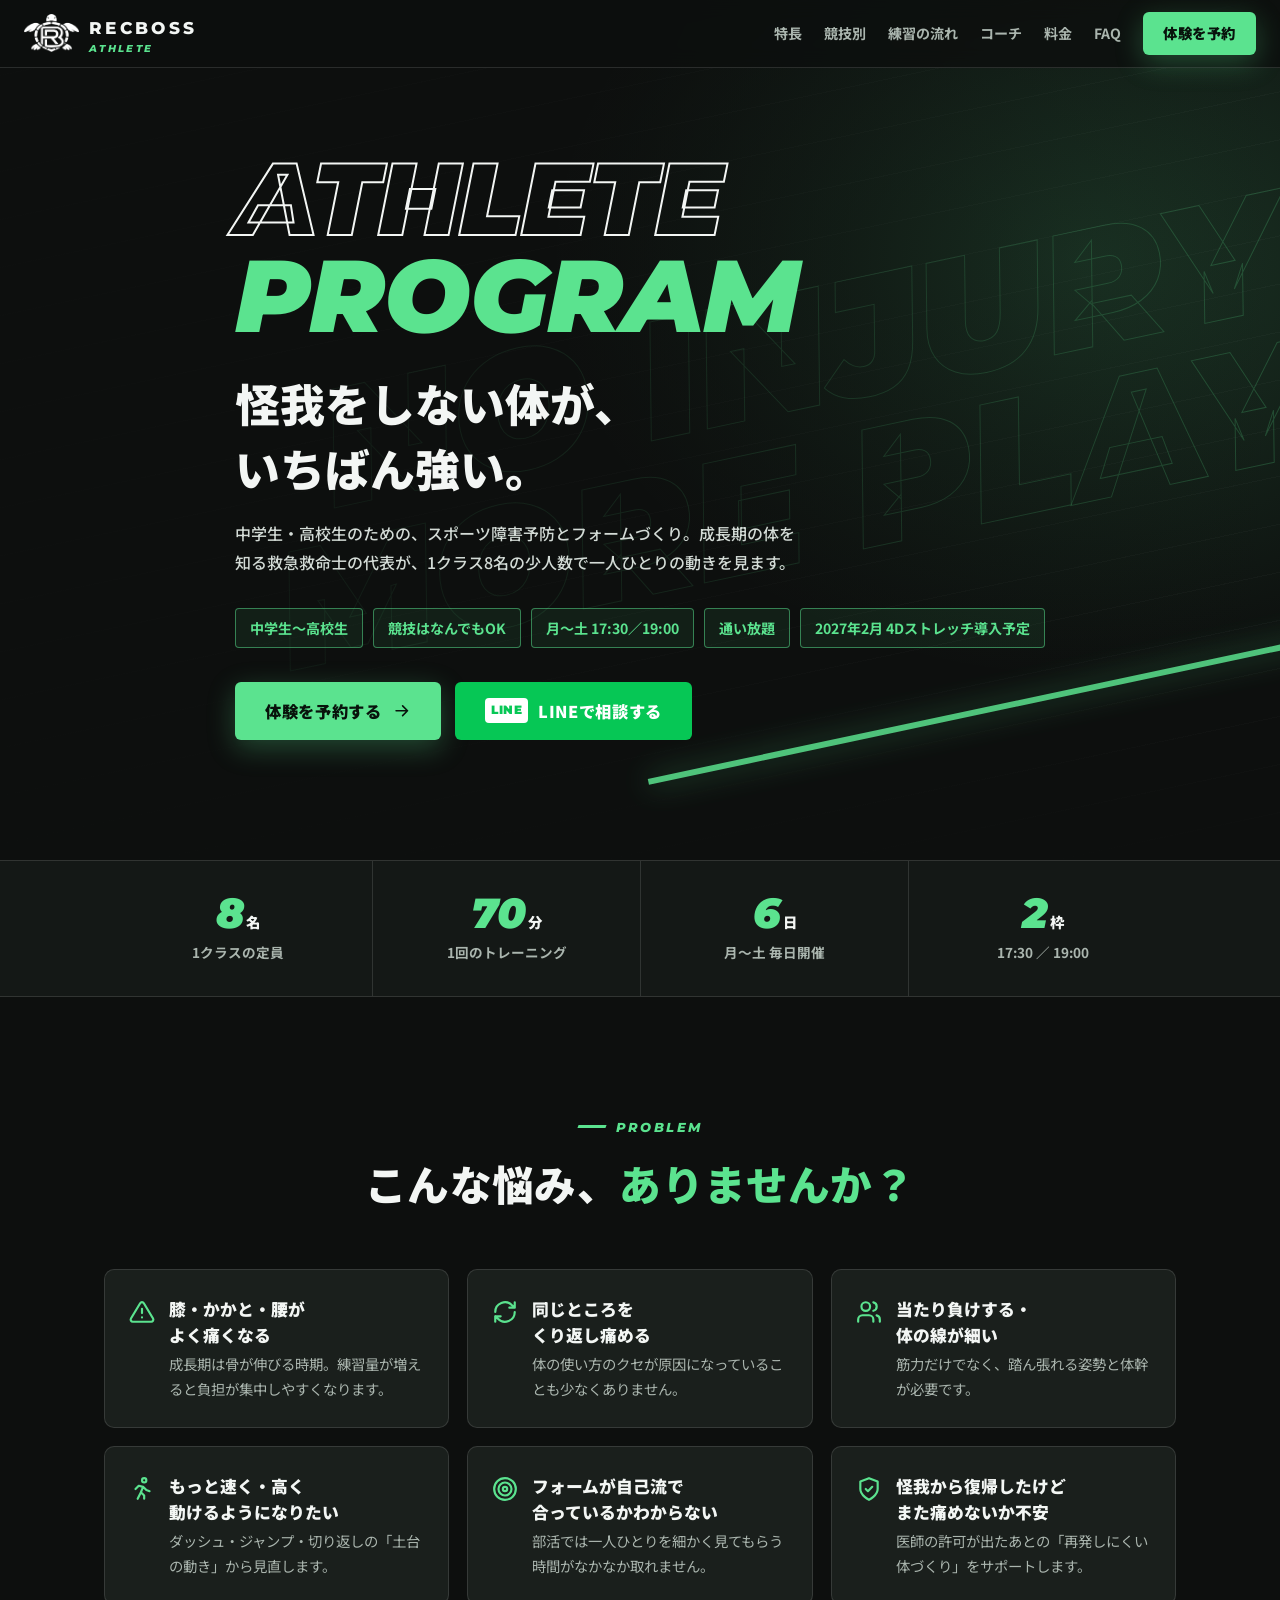
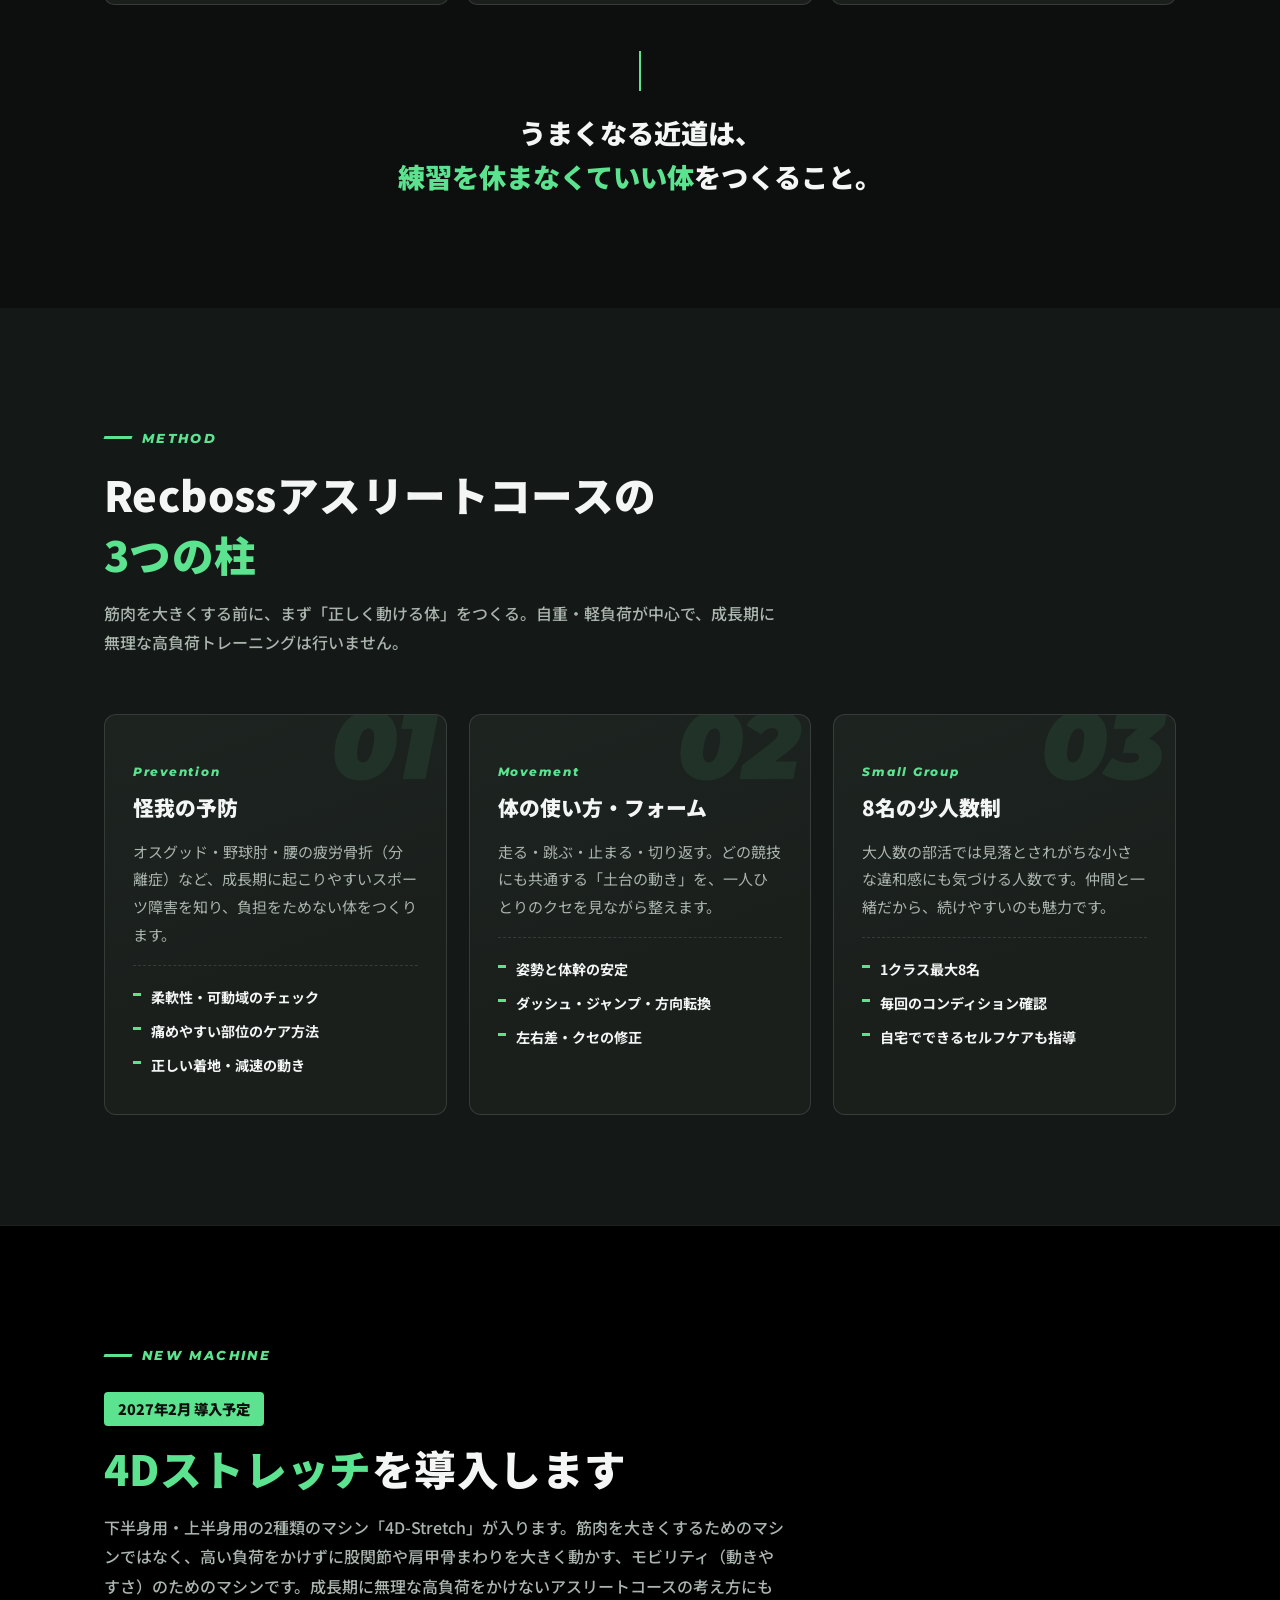
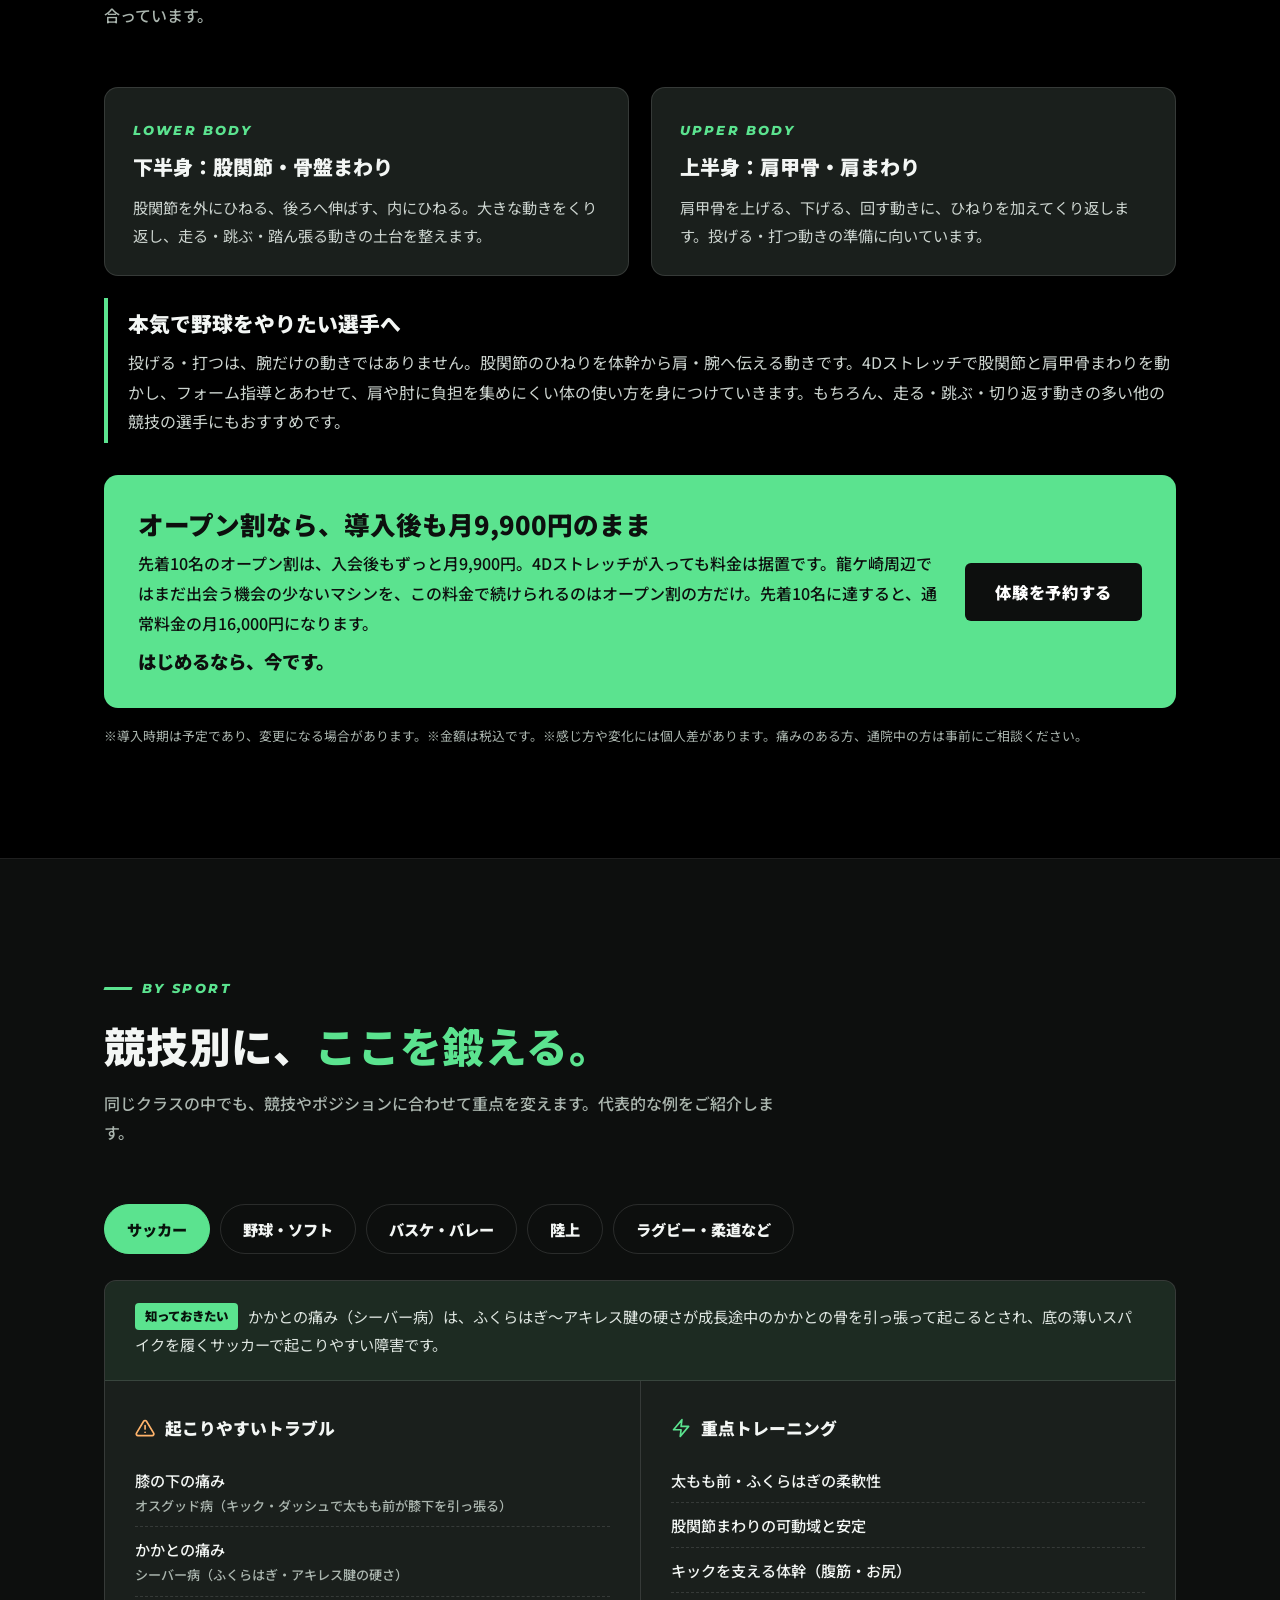
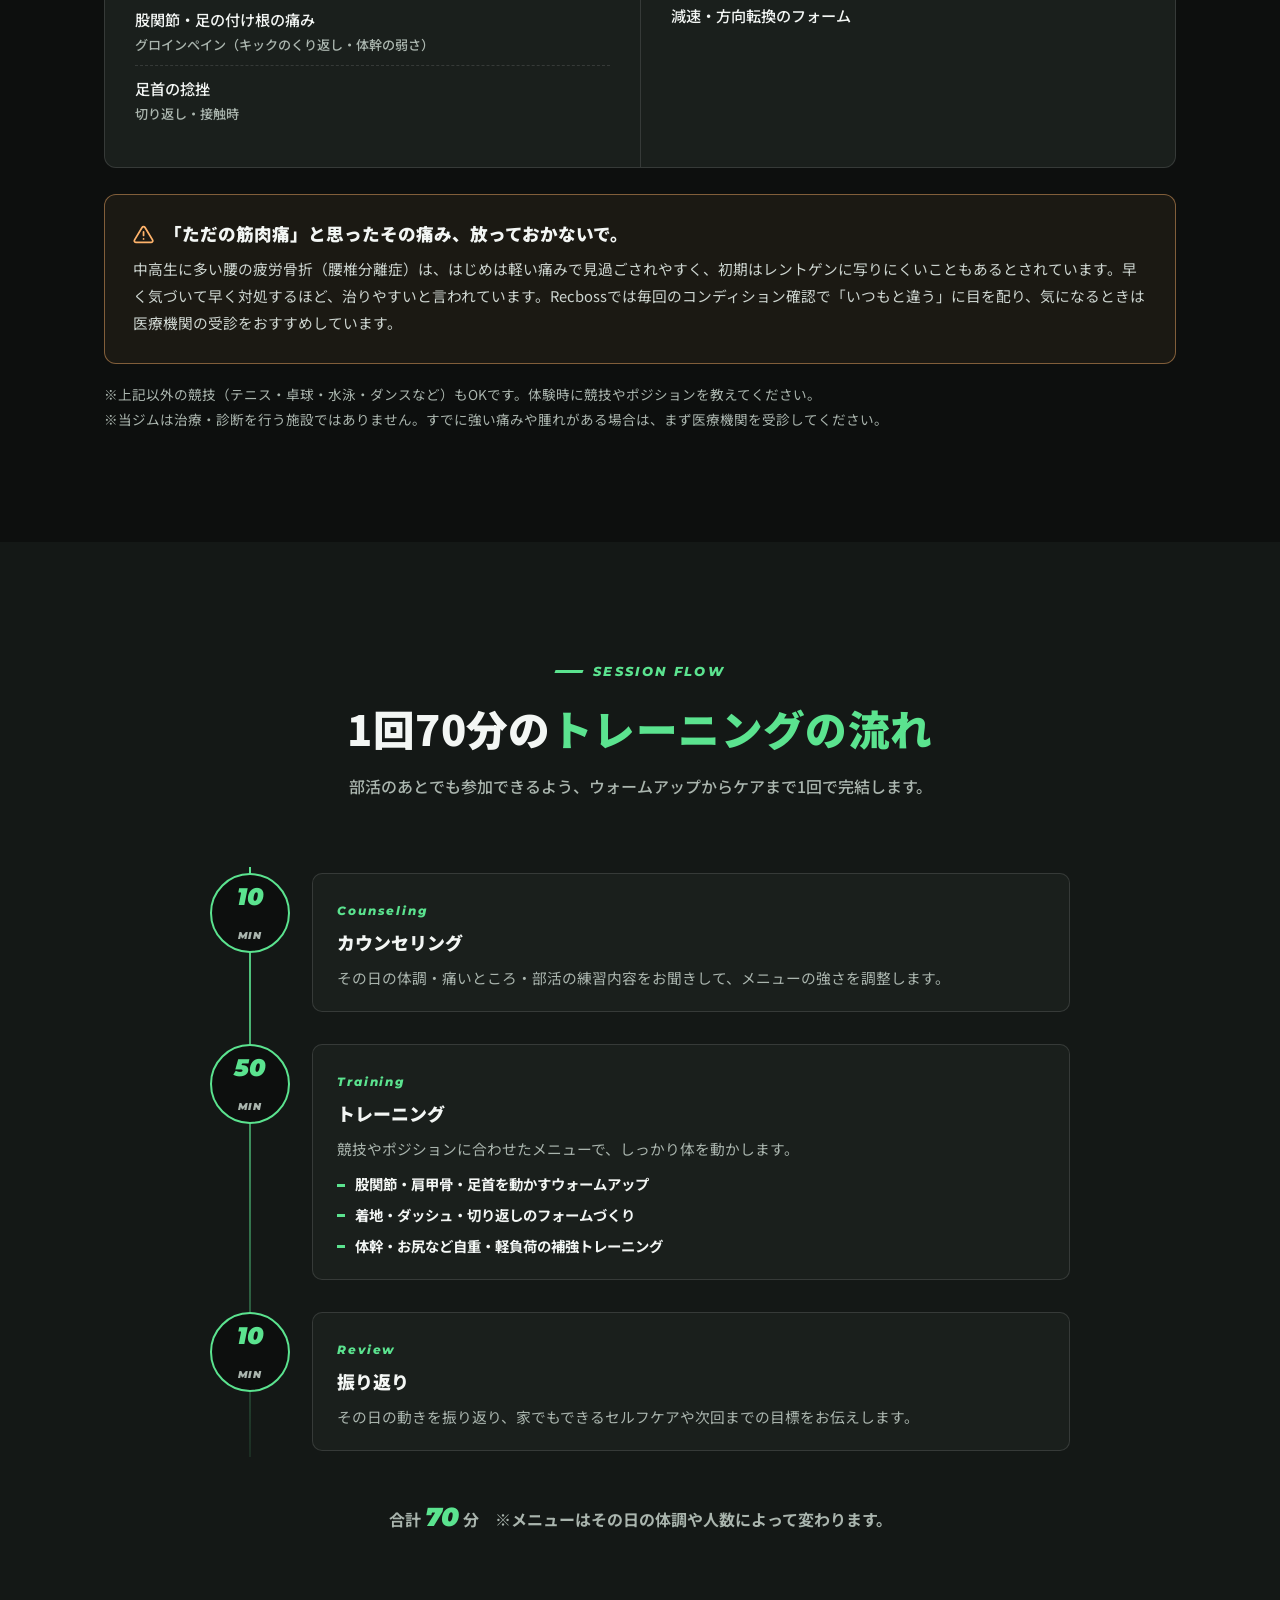
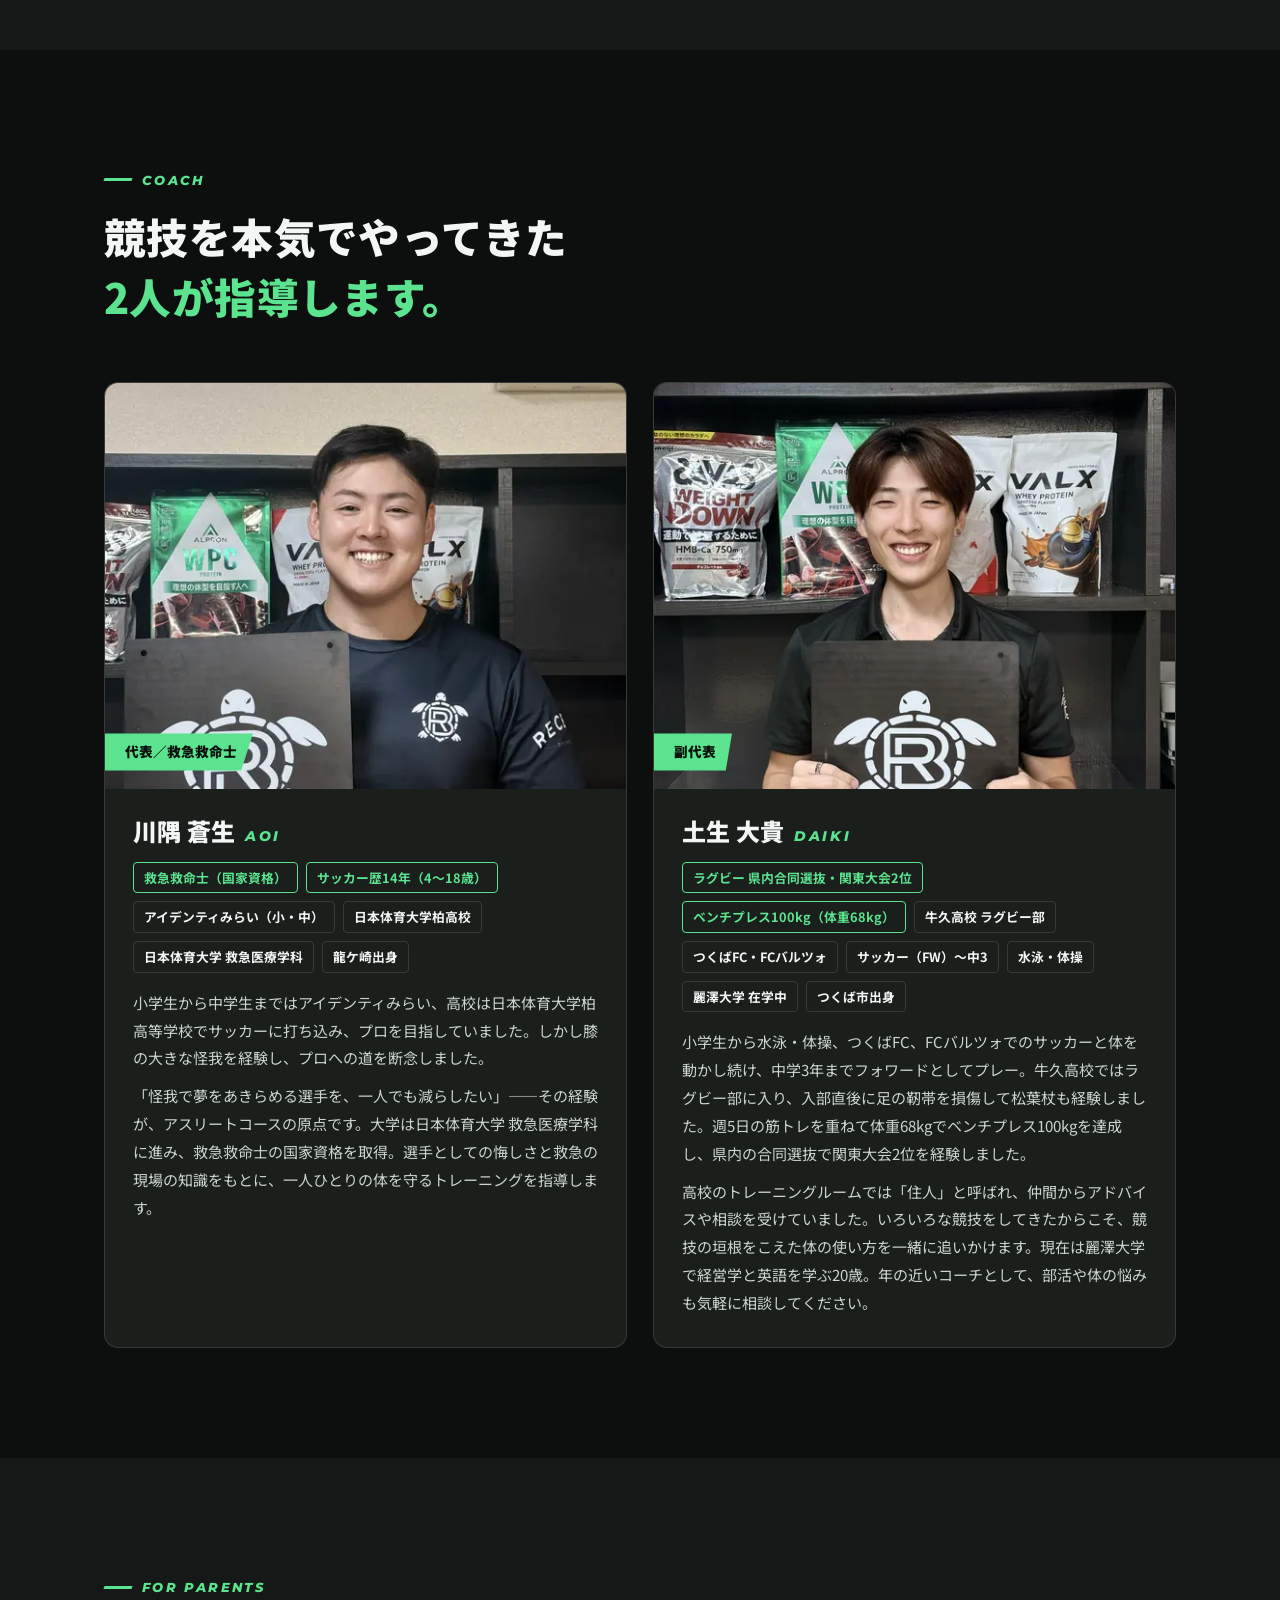
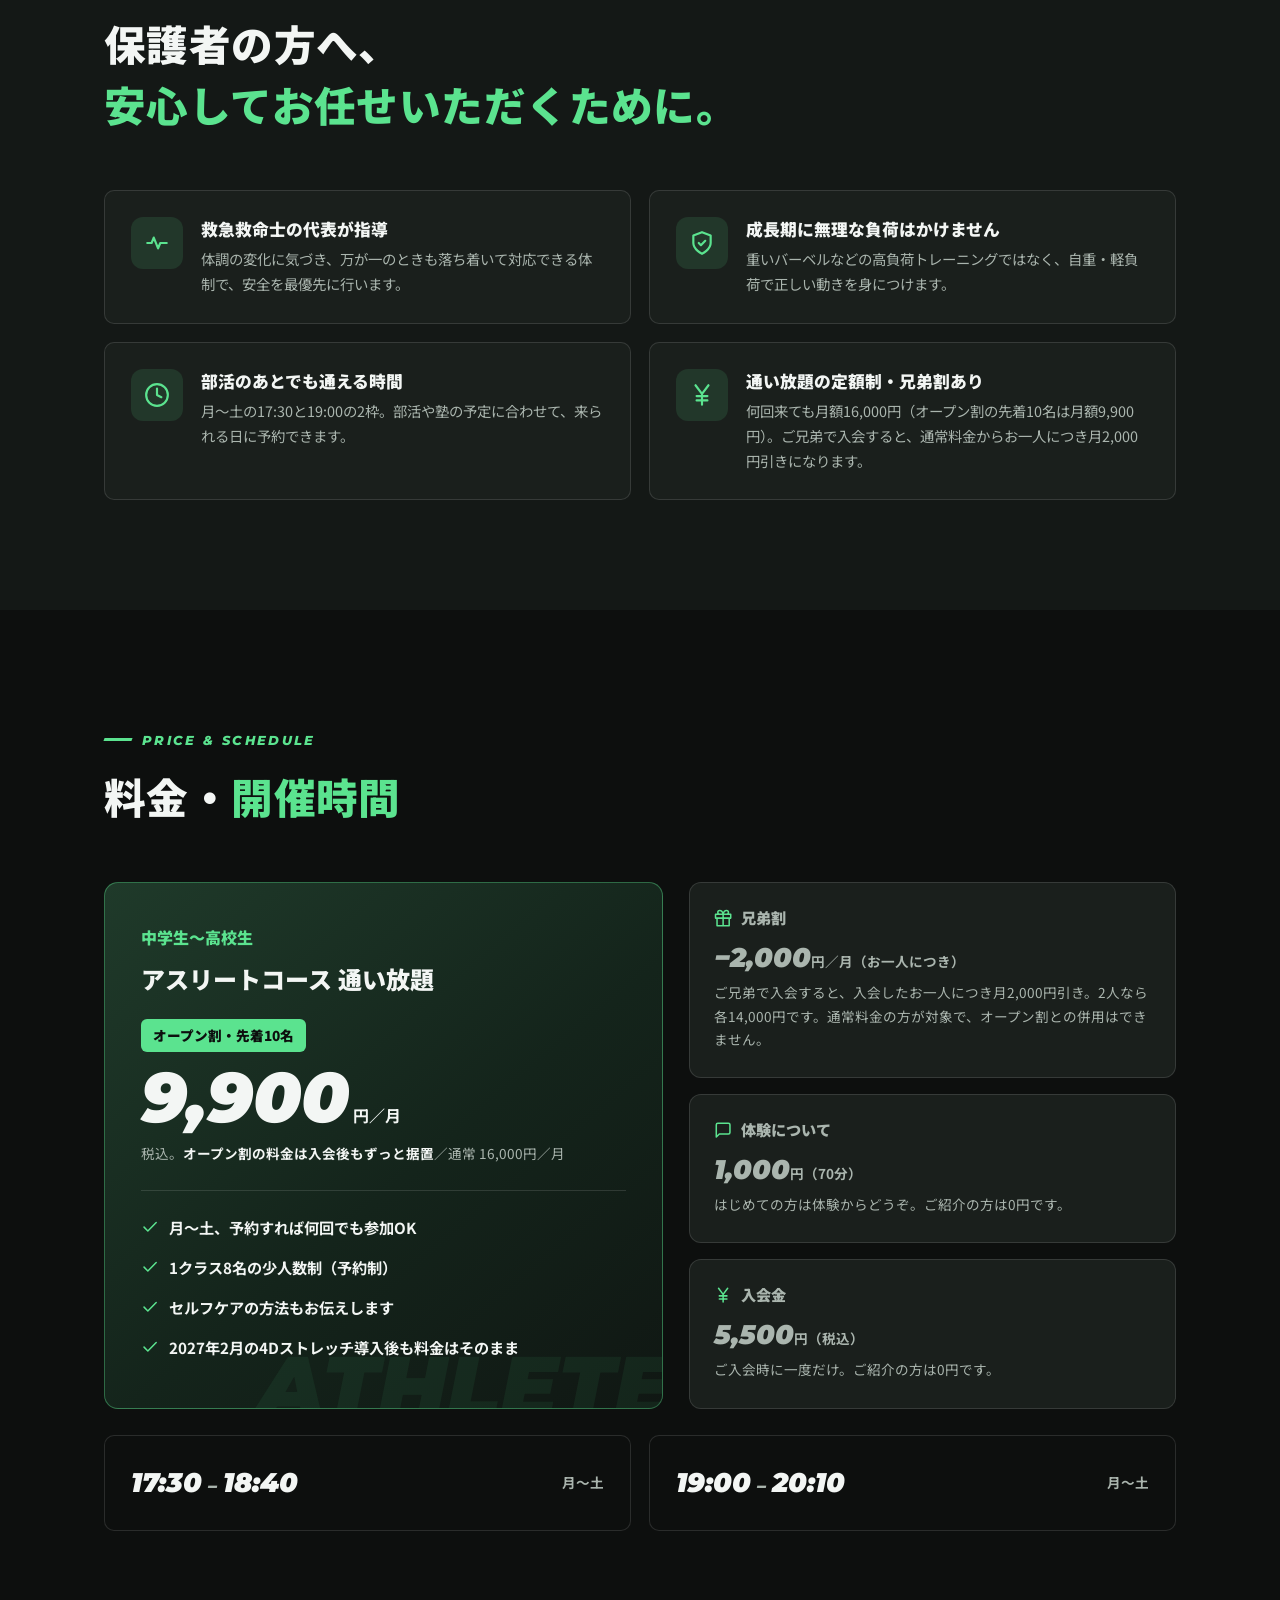
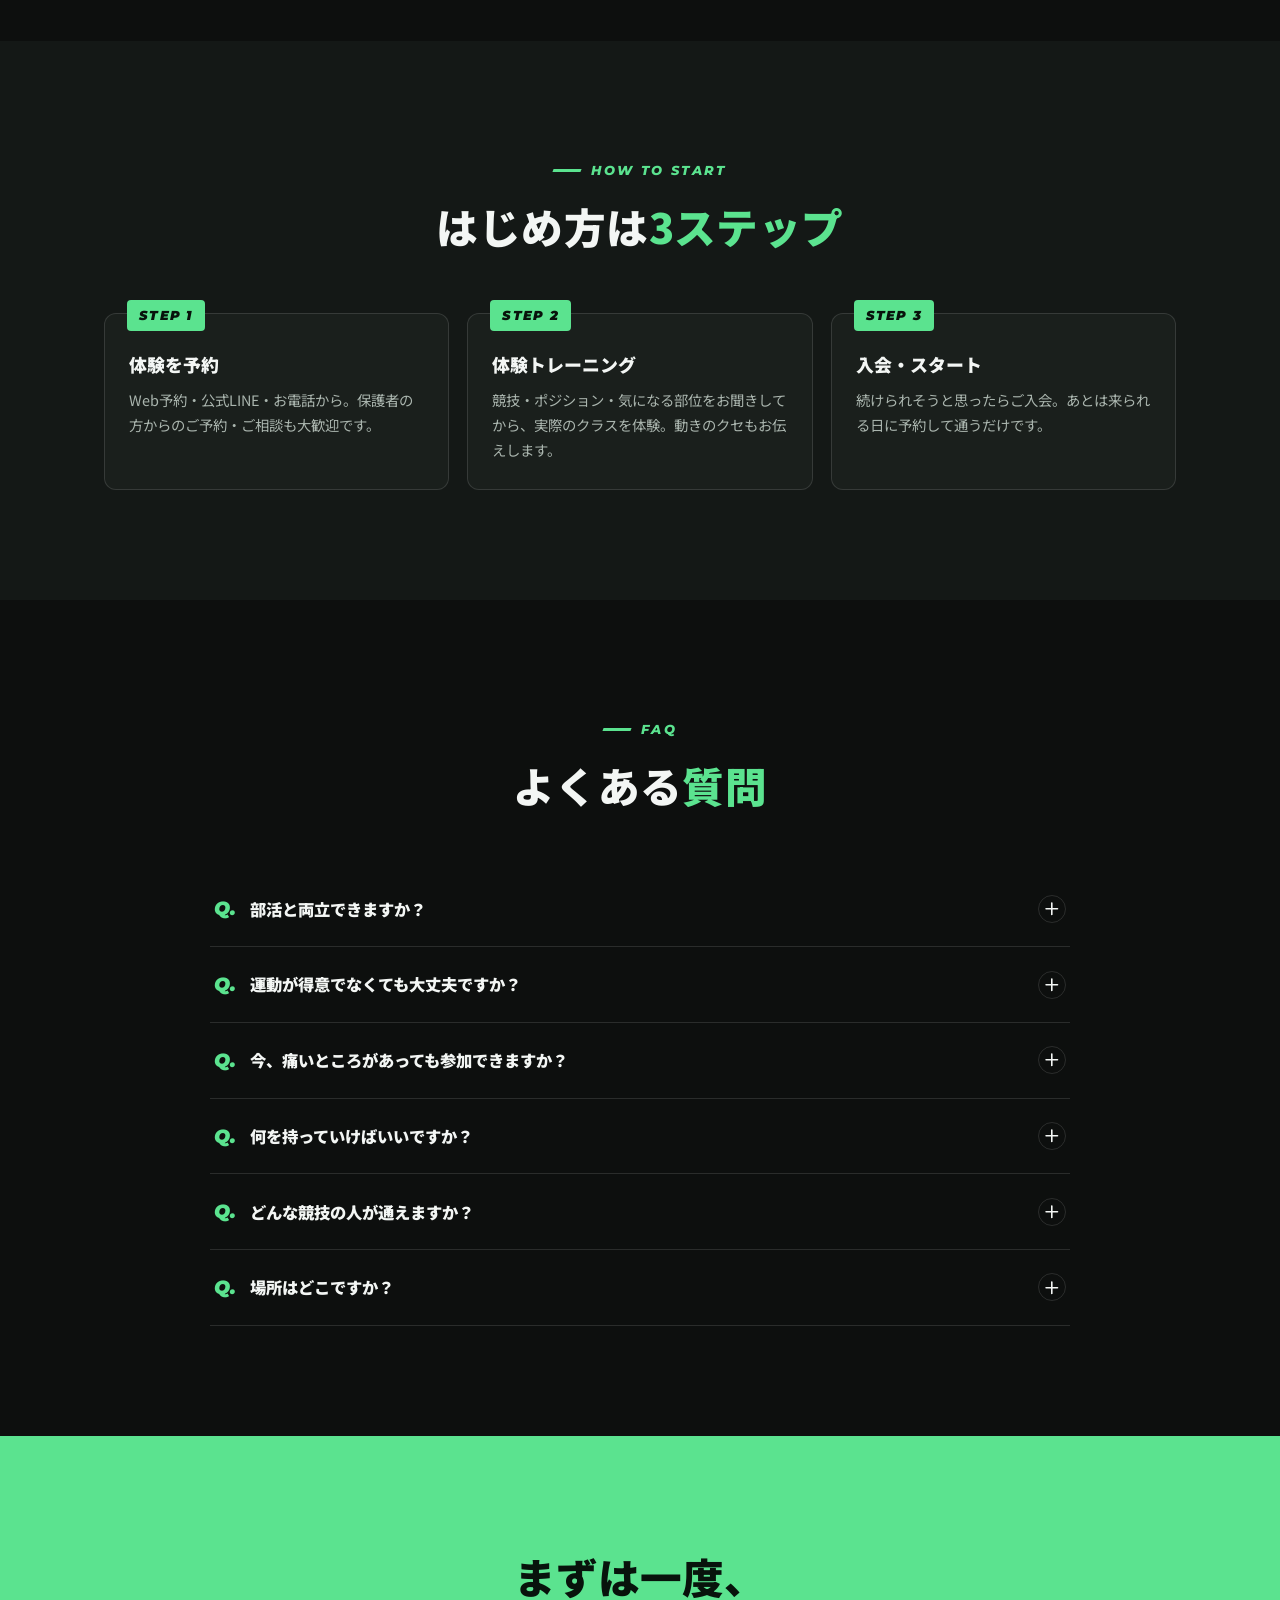
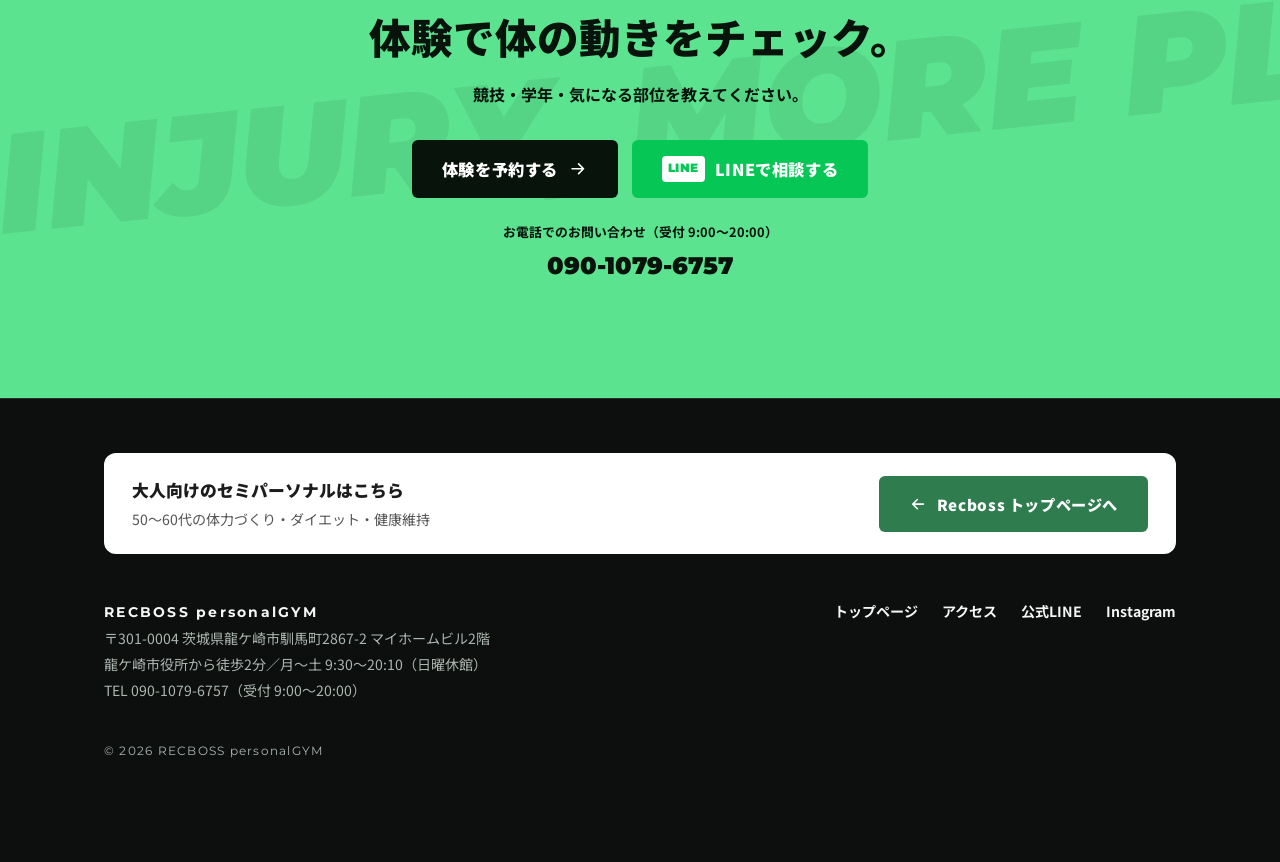
==== commit 336c40c5: "4Dストレッチ導入予定（2027年2月）とオープン割の案内を追加 Co-Authored-By: Claude Opus 5.5 <noreply@anthropic.com>" ====
--- a/athlete.html
+++ b/athlete.html
@@ -398,6 +398,29 @@
 @media (max-width: 380px) {
   .logo b { display: none; }
 }
+
+/* 4Dストレッチ */
+.fourd { background: #000; border-top: 1px solid var(--line); border-bottom: 1px solid var(--line); }
+.head .fourd-date { display: table; background: var(--neon); color: #0d0f0e; font-weight: 900; font-size: .9rem; padding: 4px 14px; border-radius: 4px; margin: 10px 0 12px; }
+.fourd-machines { display: grid; grid-template-columns: 1fr 1fr; gap: 22px; }
+.fourd-machine { background: var(--card); border: 1px solid var(--line); border-radius: 14px; padding: 26px 28px; }
+.fourd-machine small { font-family: var(--wm); font-weight: 800; font-style: italic; letter-spacing: .16em; color: var(--neon); }
+.fourd-machine h3 { font-weight: 900; font-size: 1.25rem; margin: 4px 0 8px; }
+.fourd-machine p { color: #cdd5d0; font-size: .95rem; }
+.fourd-base { margin-top: 22px; border-left: 4px solid var(--neon); padding: 6px 0 6px 20px; }
+.fourd-base h3 { font-weight: 900; font-size: 1.3rem; margin-bottom: 6px; }
+.fourd-base p { color: #cdd5d0; }
+.fourd-offer { margin-top: 32px; background: var(--neon); color: #0d0f0e; border-radius: 14px; padding: 30px 34px; display: grid; grid-template-columns: 1fr auto; gap: 28px; align-items: center; }
+.fourd-offer h3 { font-weight: 900; font-size: clamp(1.25rem, 2.6vw, 1.6rem); line-height: 1.5; margin-bottom: 6px; }
+.fourd-offer p { font-weight: 500; }
+.fourd-now { font-weight: 900 !important; font-size: 1.15rem; margin-top: 6px; }
+.fourd-offer .btn { background: #0d0f0e; color: #fff; }
+.fourd-note { margin-top: 16px; color: var(--sub); font-size: .8rem; }
+@media (max-width: 900px) {
+  .fourd-machines, .fourd-offer { grid-template-columns: 1fr; }
+  .fourd-offer { padding: 24px 22px; gap: 16px; }
+  .fourd-offer .btn { width: 100%; justify-content: center; }
+}
 </style>
 </head>
 <body>
@@ -455,6 +478,7 @@
       <li>競技はなんでもOK</li>
       <li>月〜土 17:30／19:00</li>
       <li>通い放題</li>
+      <li><a href="#fourd">2027年2月 4Dストレッチ導入予定</a></li>
     </ul>
     <div class="hero-cta">
       <a href="https://calendar.app.google/3XQc4kLp7om91zVH8" target="_blank" rel="noopener" class="btn btn-neon">体験を予約する<svg class="ico" aria-hidden="true"><use href="#i-arrow"/></svg></a>
@@ -519,6 +543,43 @@
         <ul><li>1クラス最大8名</li><li>毎回のコンディション確認</li><li>自宅でできるセルフケアも指導</li></ul>
       </div>
     </div>
+  </div>
+</section>
+
+<!-- ════ 4Dストレッチ ════ -->
+<section class="section fourd" id="fourd">
+  <div class="wrap">
+    <div class="head">
+      <span class="kicker">New Machine</span>
+      <p class="fourd-date">2027年2月 導入予定</p>
+      <h2><span class="n">4Dストレッチ</span>を導入します</h2>
+      <p>下半身用・上半身用の2種類のマシン「4D-Stretch」が入ります。筋肉を大きくするためのマシンではなく、高い負荷をかけずに股関節や肩甲骨まわりを大きく動かす、モビリティ（動きやすさ）のためのマシンです。成長期に無理な高負荷をかけないアスリートコースの考え方にも合っています。</p>
+    </div>
+    <div class="fourd-machines">
+      <div class="fourd-machine" data-r>
+        <small>LOWER BODY</small>
+        <h3>下半身：股関節・骨盤まわり</h3>
+        <p>股関節を外にひねる、後ろへ伸ばす、内にひねる。大きな動きをくり返し、走る・跳ぶ・踏ん張る動きの土台を整えます。</p>
+      </div>
+      <div class="fourd-machine" data-r="1">
+        <small>UPPER BODY</small>
+        <h3>上半身：肩甲骨・肩まわり</h3>
+        <p>肩甲骨を上げる、下げる、回す動きに、ひねりを加えてくり返します。投げる・打つ動きの準備に向いています。</p>
+      </div>
+    </div>
+    <div class="fourd-base" data-r>
+      <h3>本気で野球をやりたい選手へ</h3>
+      <p>投げる・打つは、腕だけの動きではありません。股関節のひねりを体幹から肩・腕へ伝える動きです。4Dストレッチで股関節と肩甲骨まわりを動かし、フォーム指導とあわせて、肩や肘に負担を集めにくい体の使い方を身につけていきます。もちろん、走る・跳ぶ・切り返す動きの多い他の競技の選手にもおすすめです。</p>
+    </div>
+    <div class="fourd-offer" data-r>
+      <div>
+        <h3>オープン割なら、導入後も月9,900円のまま</h3>
+        <p>先着10名のオープン割は、入会後もずっと月9,900円。4Dストレッチが入っても料金は据置です。龍ケ崎周辺ではまだ出会う機会の少ないマシンを、この料金で続けられるのはオープン割の方だけ。先着10名に達すると、通常料金の月16,000円になります。</p>
+        <p class="fourd-now">はじめるなら、今です。</p>
+      </div>
+      <a href="https://calendar.app.google/3XQc4kLp7om91zVH8" target="_blank" rel="noopener" class="btn">体験を予約する</a>
+    </div>
+    <p class="fourd-note">※導入時期は予定であり、変更になる場合があります。※金額は税込です。※感じ方や変化には個人差があります。痛みのある方、通院中の方は事前にご相談ください。</p>
   </div>
 </section>
 
@@ -669,6 +730,7 @@
           <li><svg class="ico" aria-hidden="true"><use href="#i-check"/></svg>月〜土、予約すれば何回でも参加OK</li>
           <li><svg class="ico" aria-hidden="true"><use href="#i-check"/></svg>1クラス8名の少人数制（予約制）</li>
           <li><svg class="ico" aria-hidden="true"><use href="#i-check"/></svg>セルフケアの方法もお伝えします</li>
+          <li><svg class="ico" aria-hidden="true"><use href="#i-check"/></svg>2027年2月の4Dストレッチ導入後も料金はそのまま</li>
         </ul>
       </div>
       <div class="price-side">
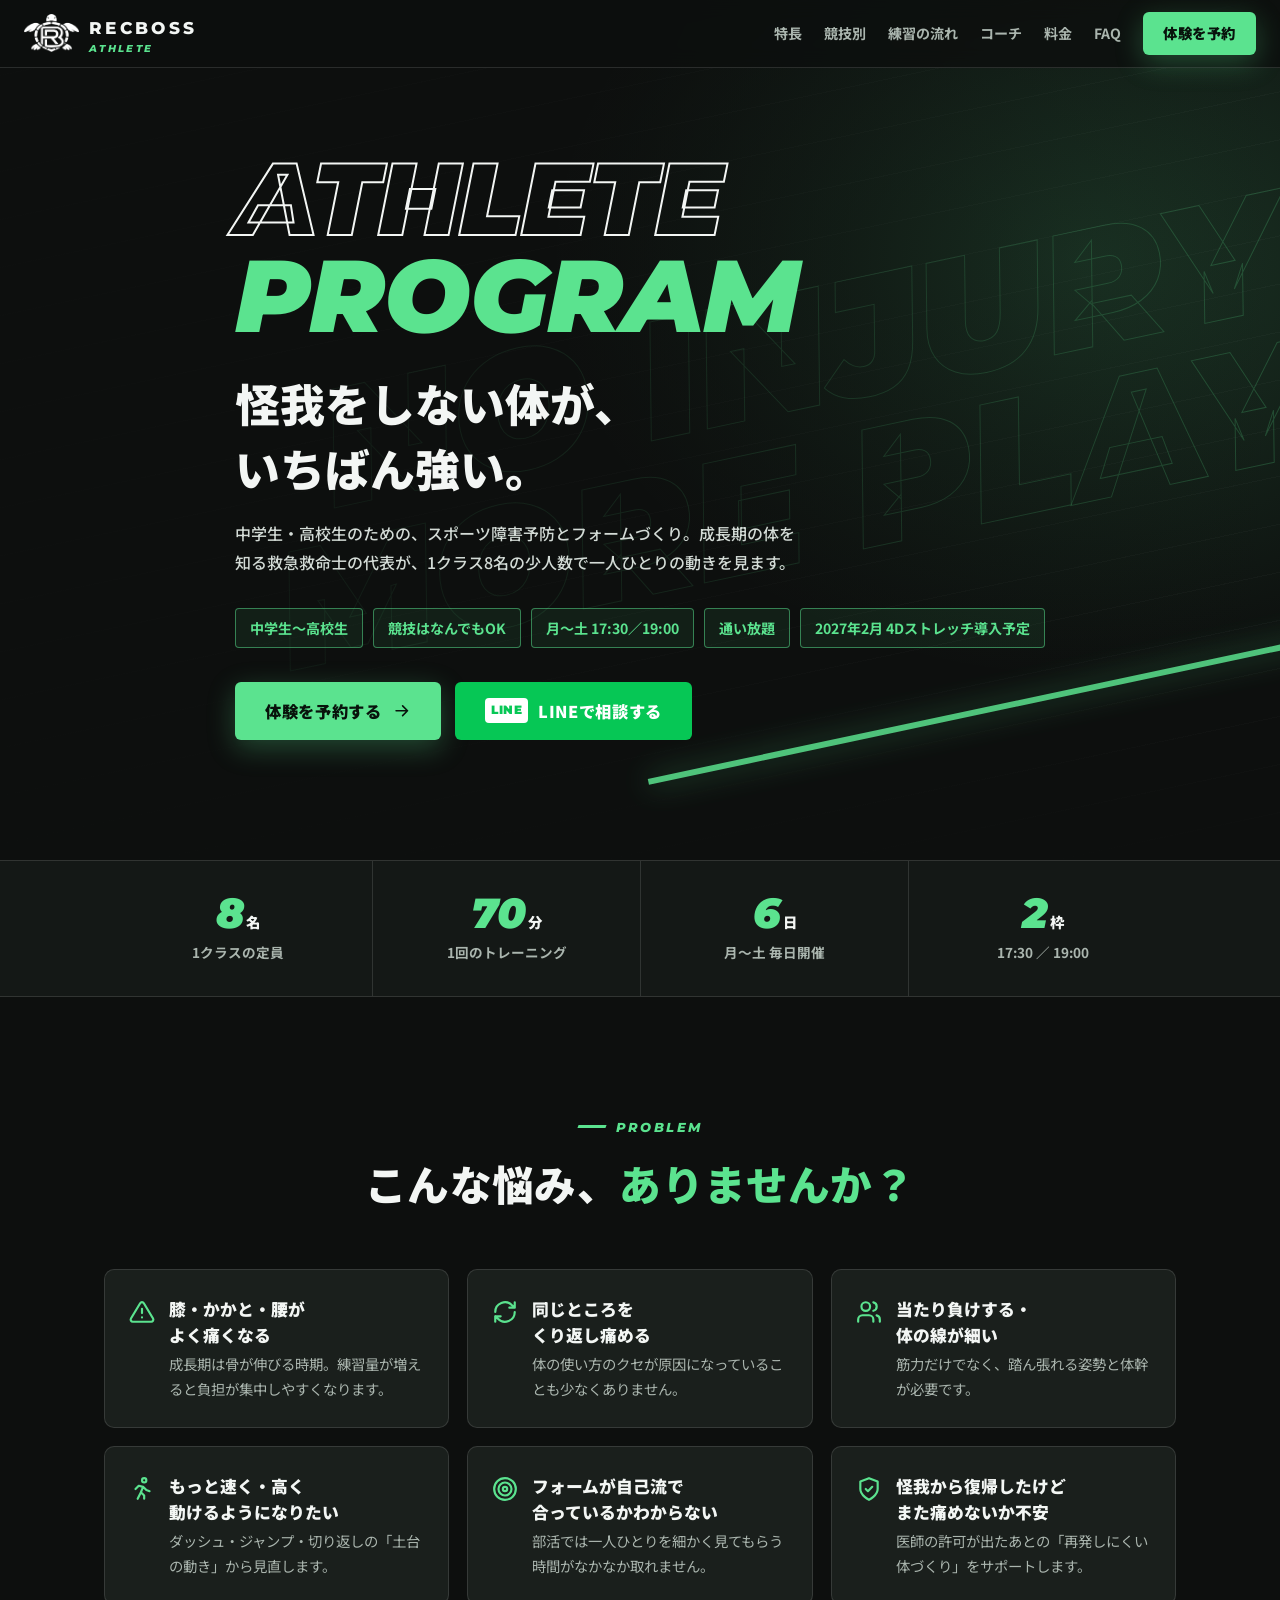
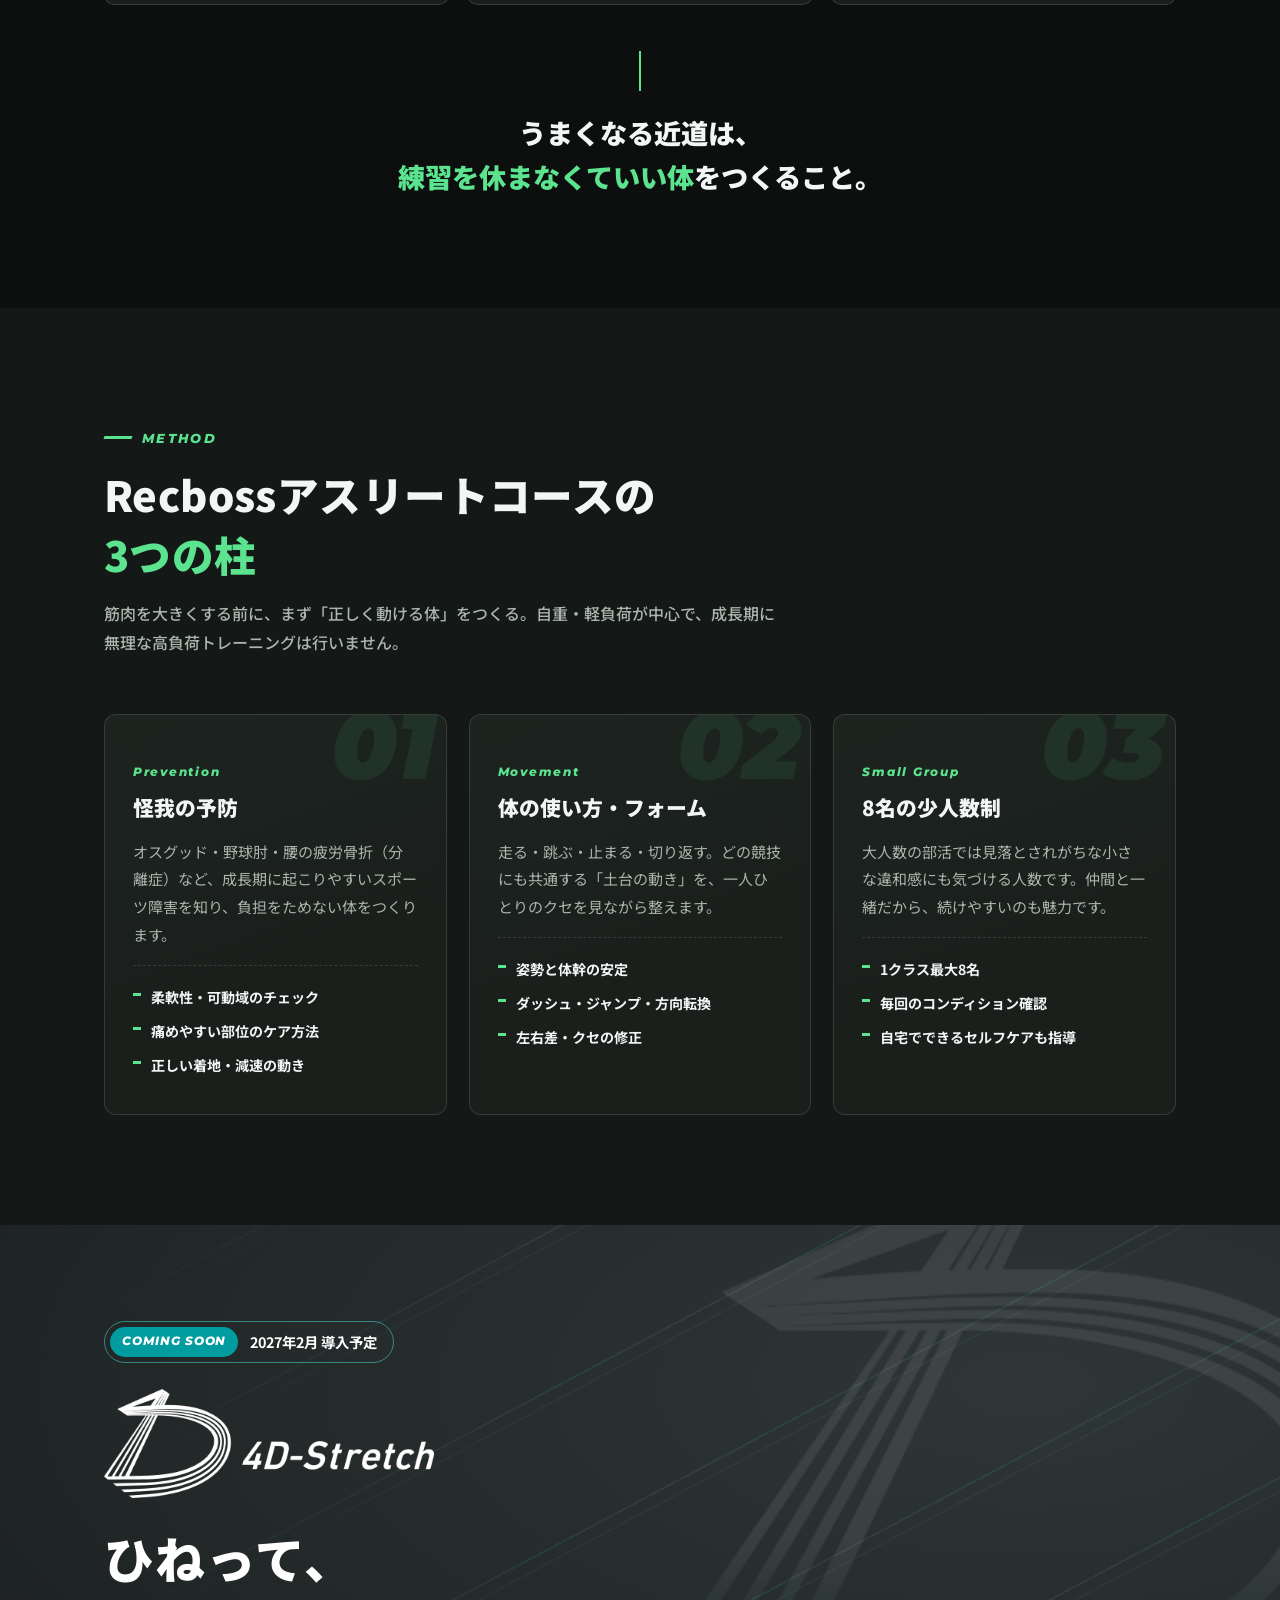
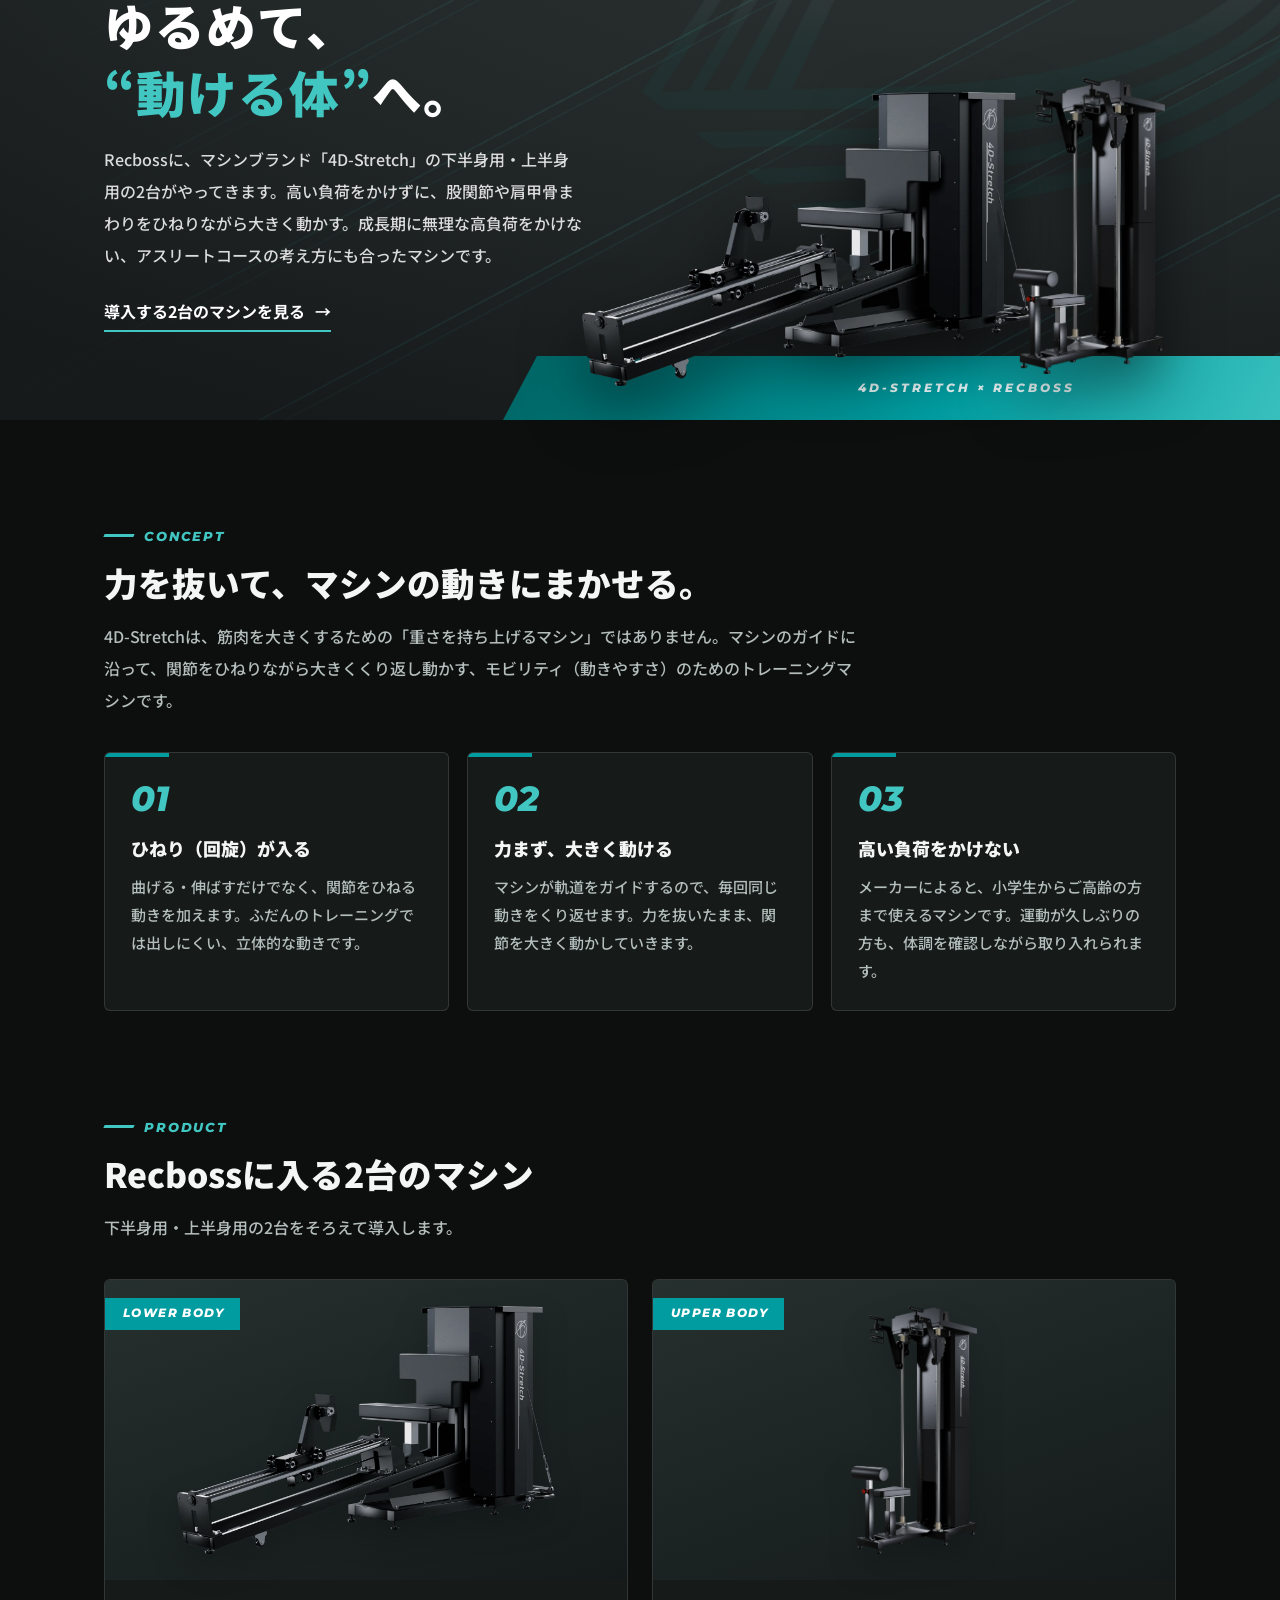
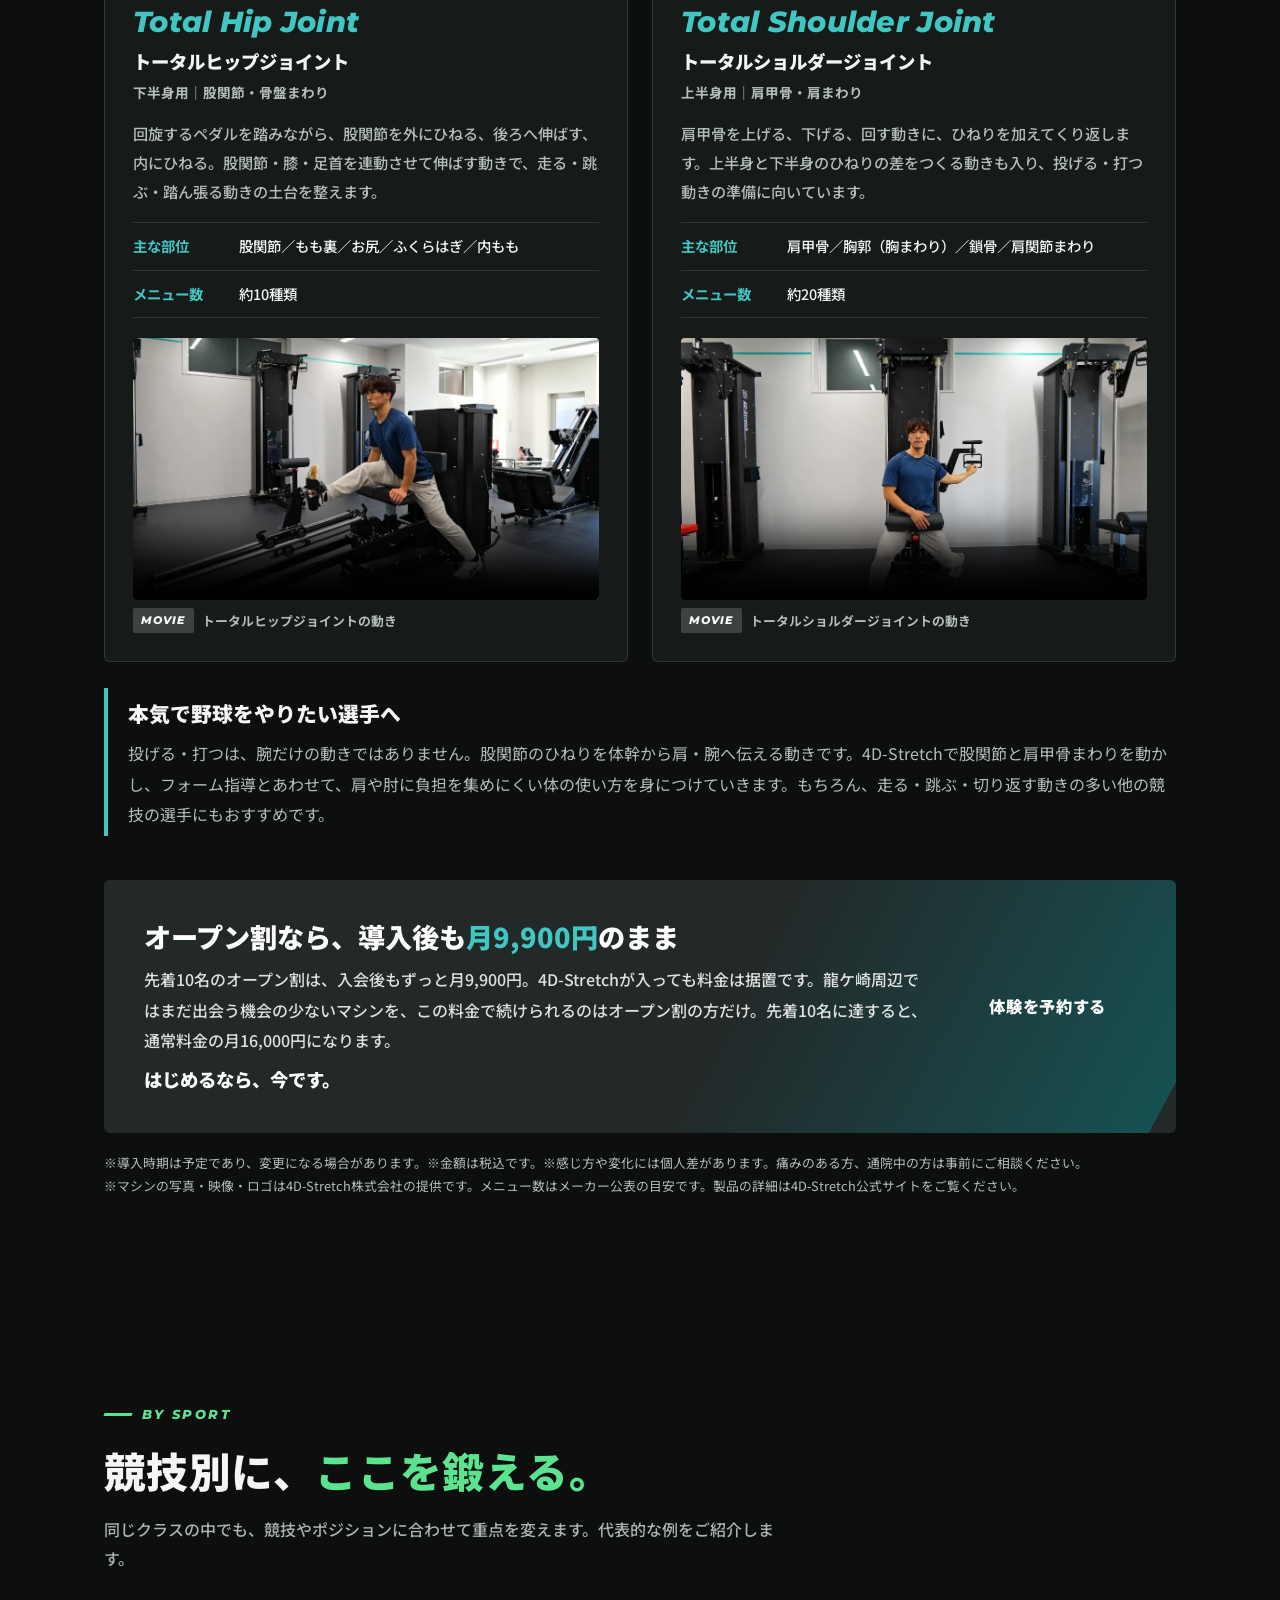
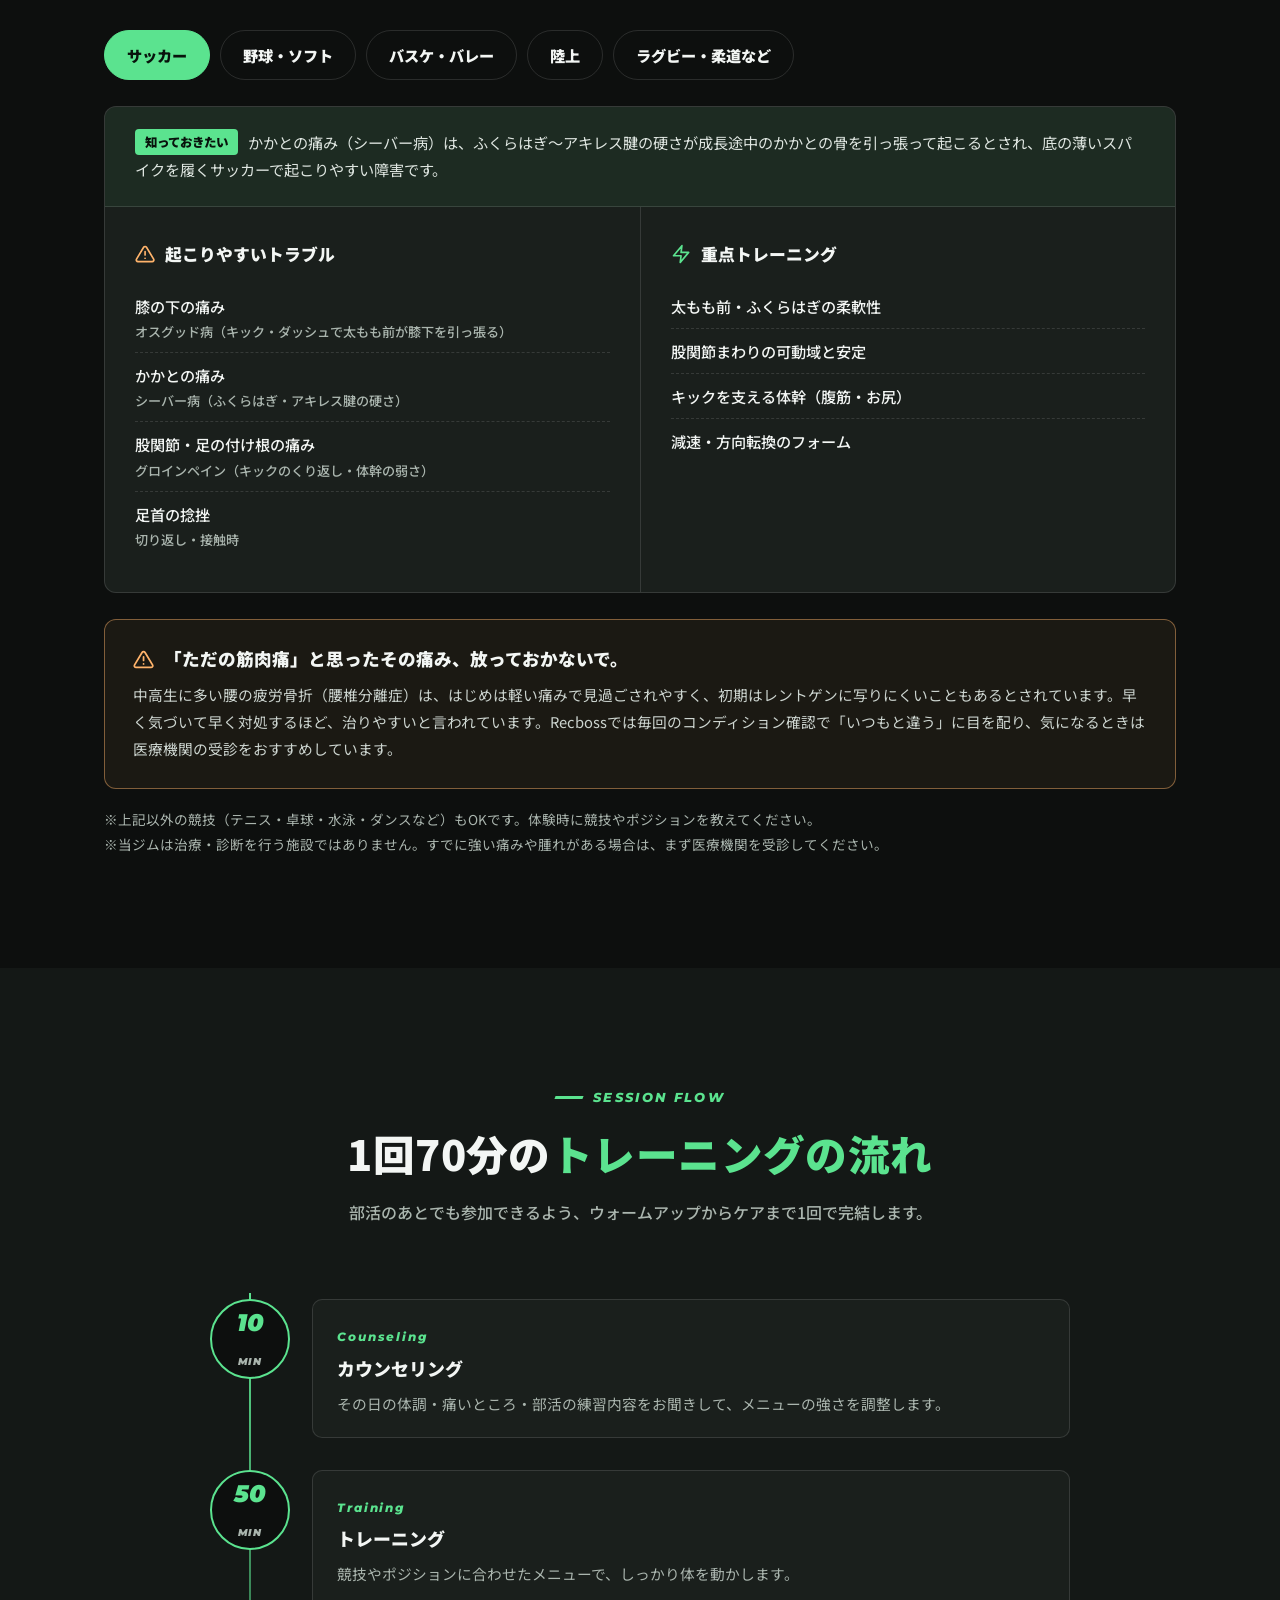
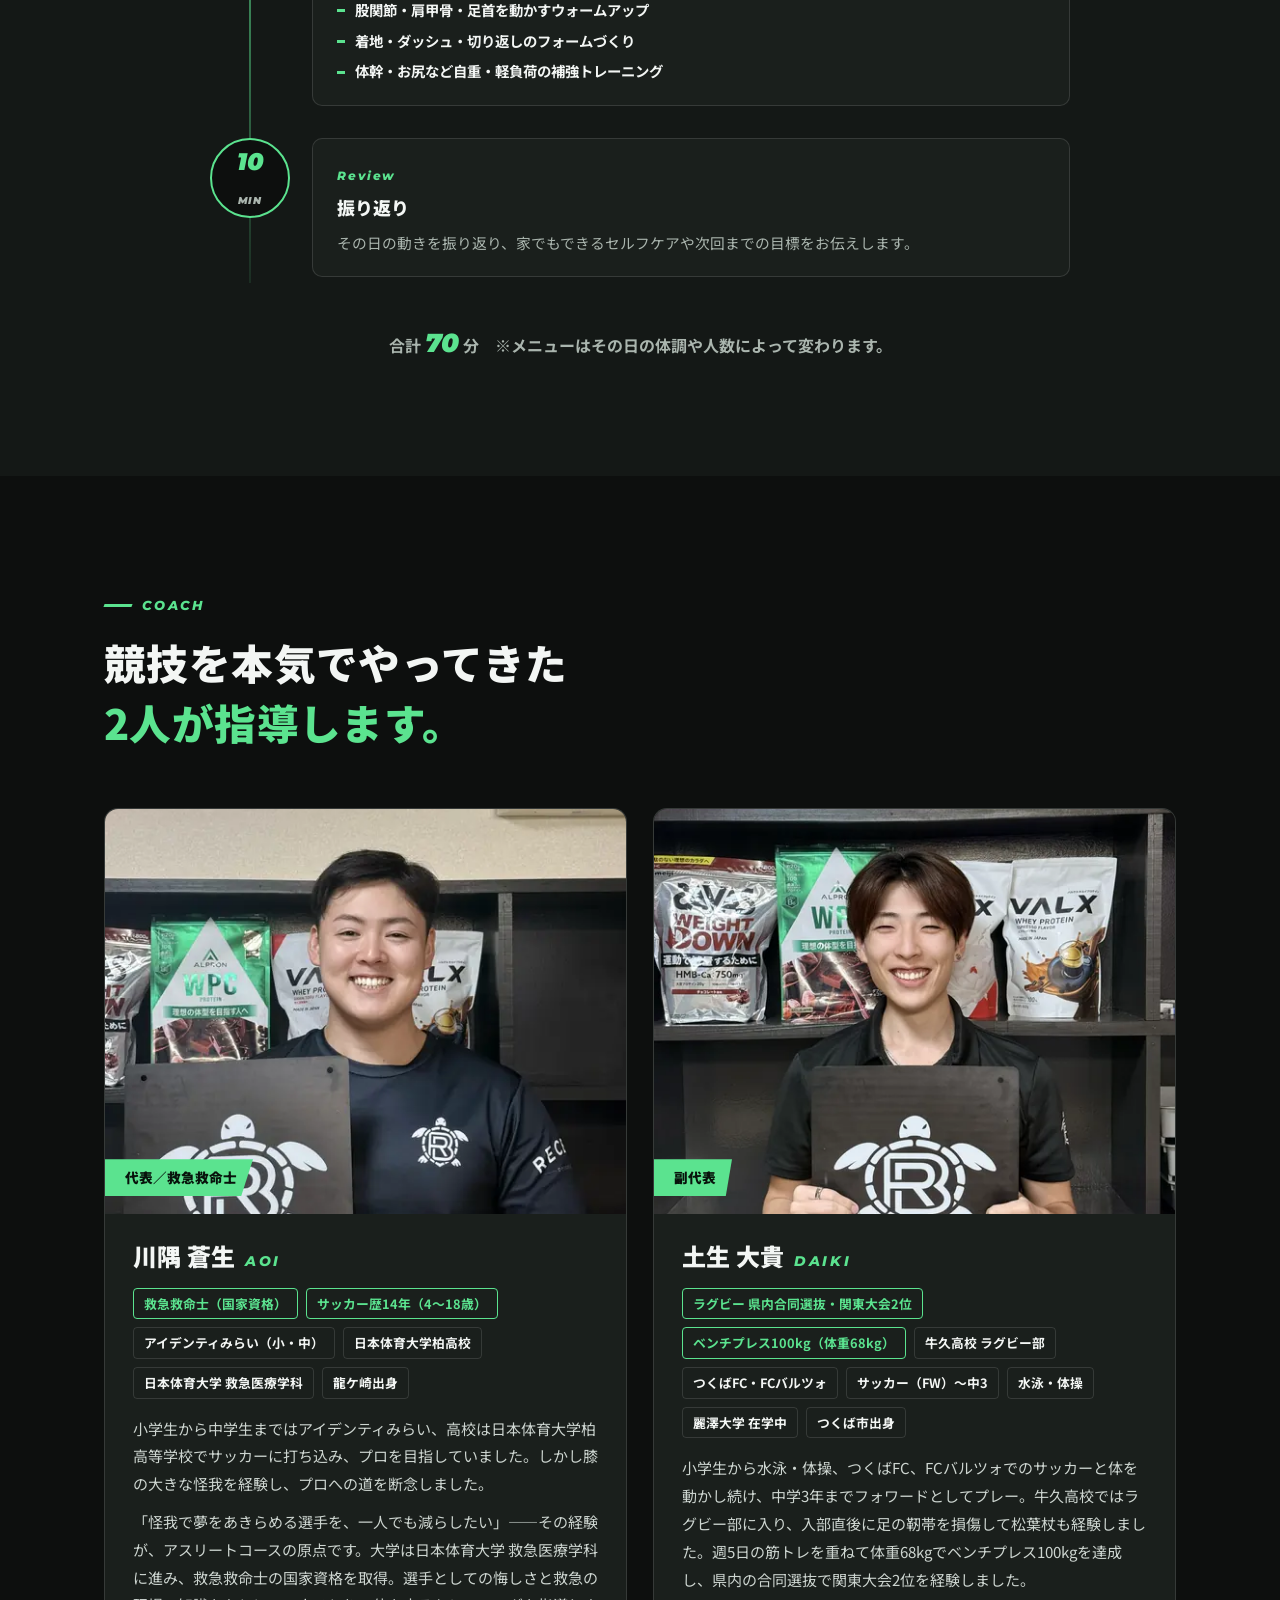
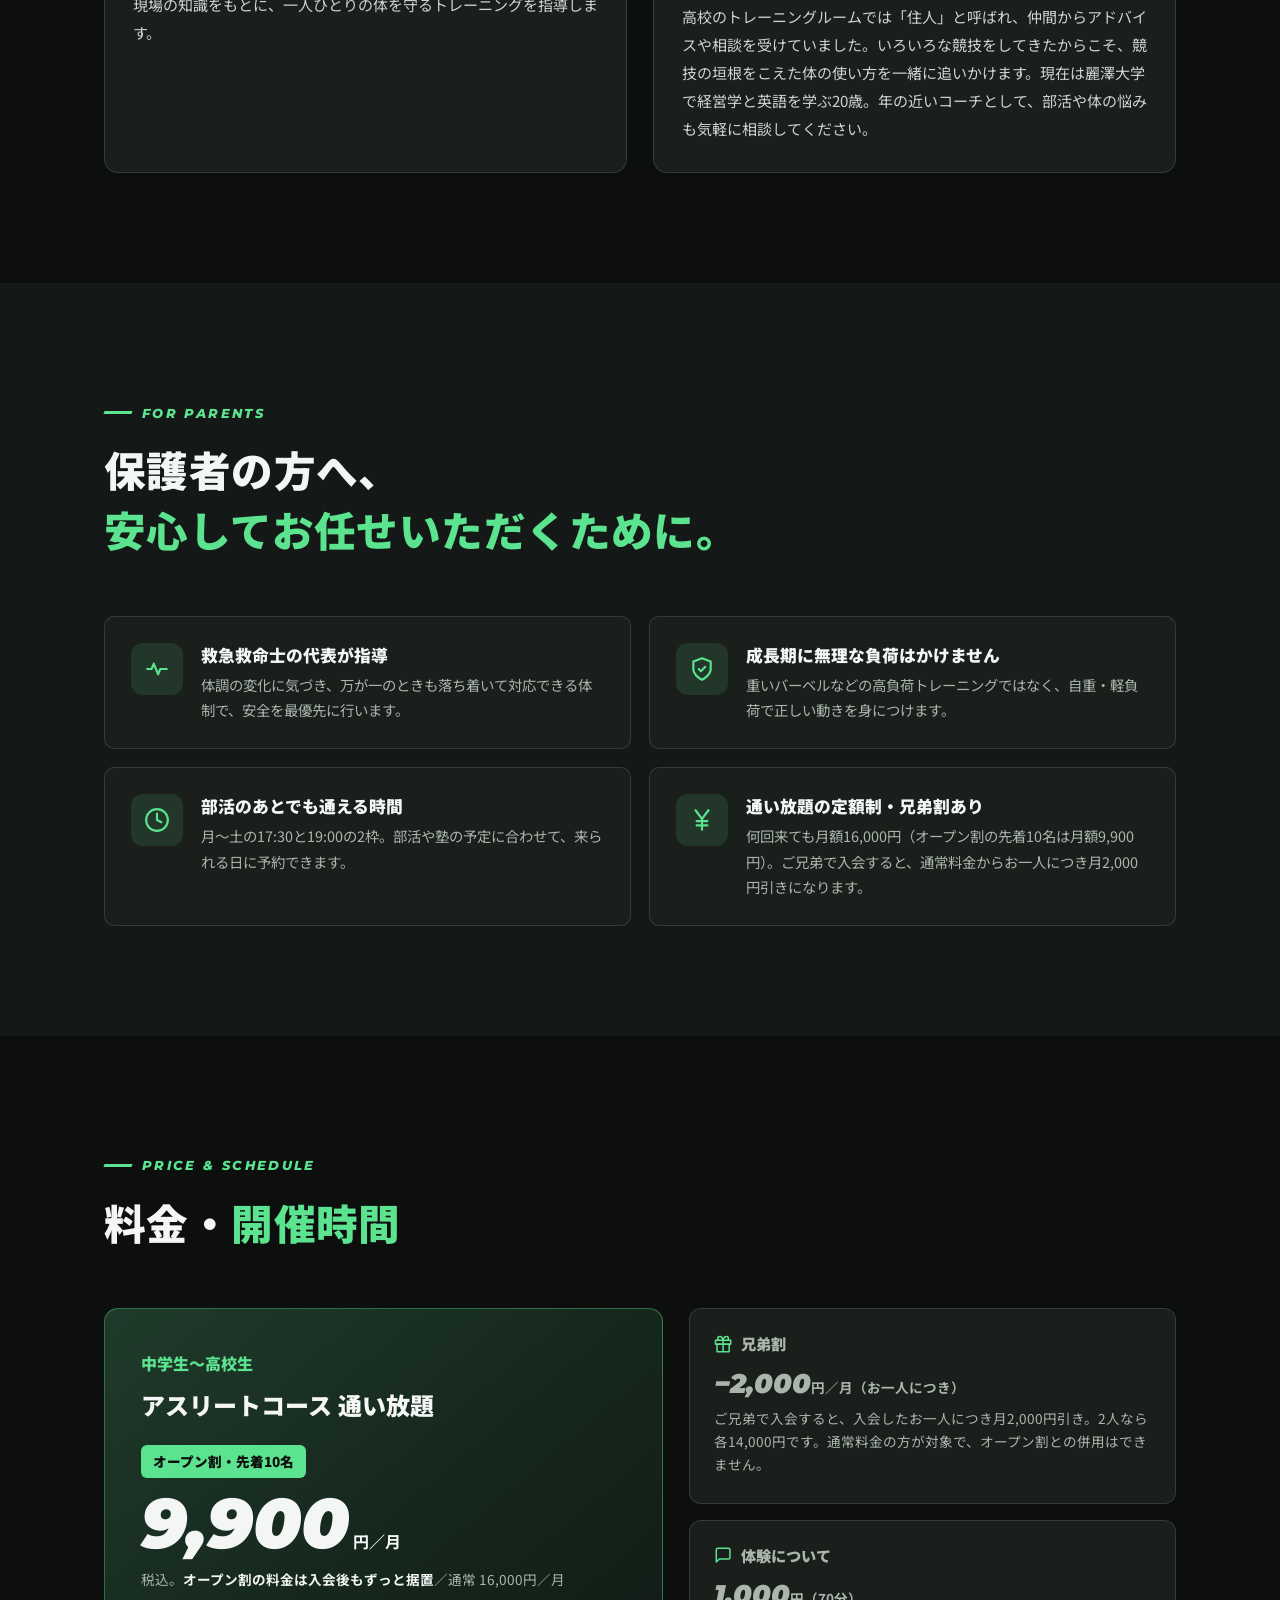
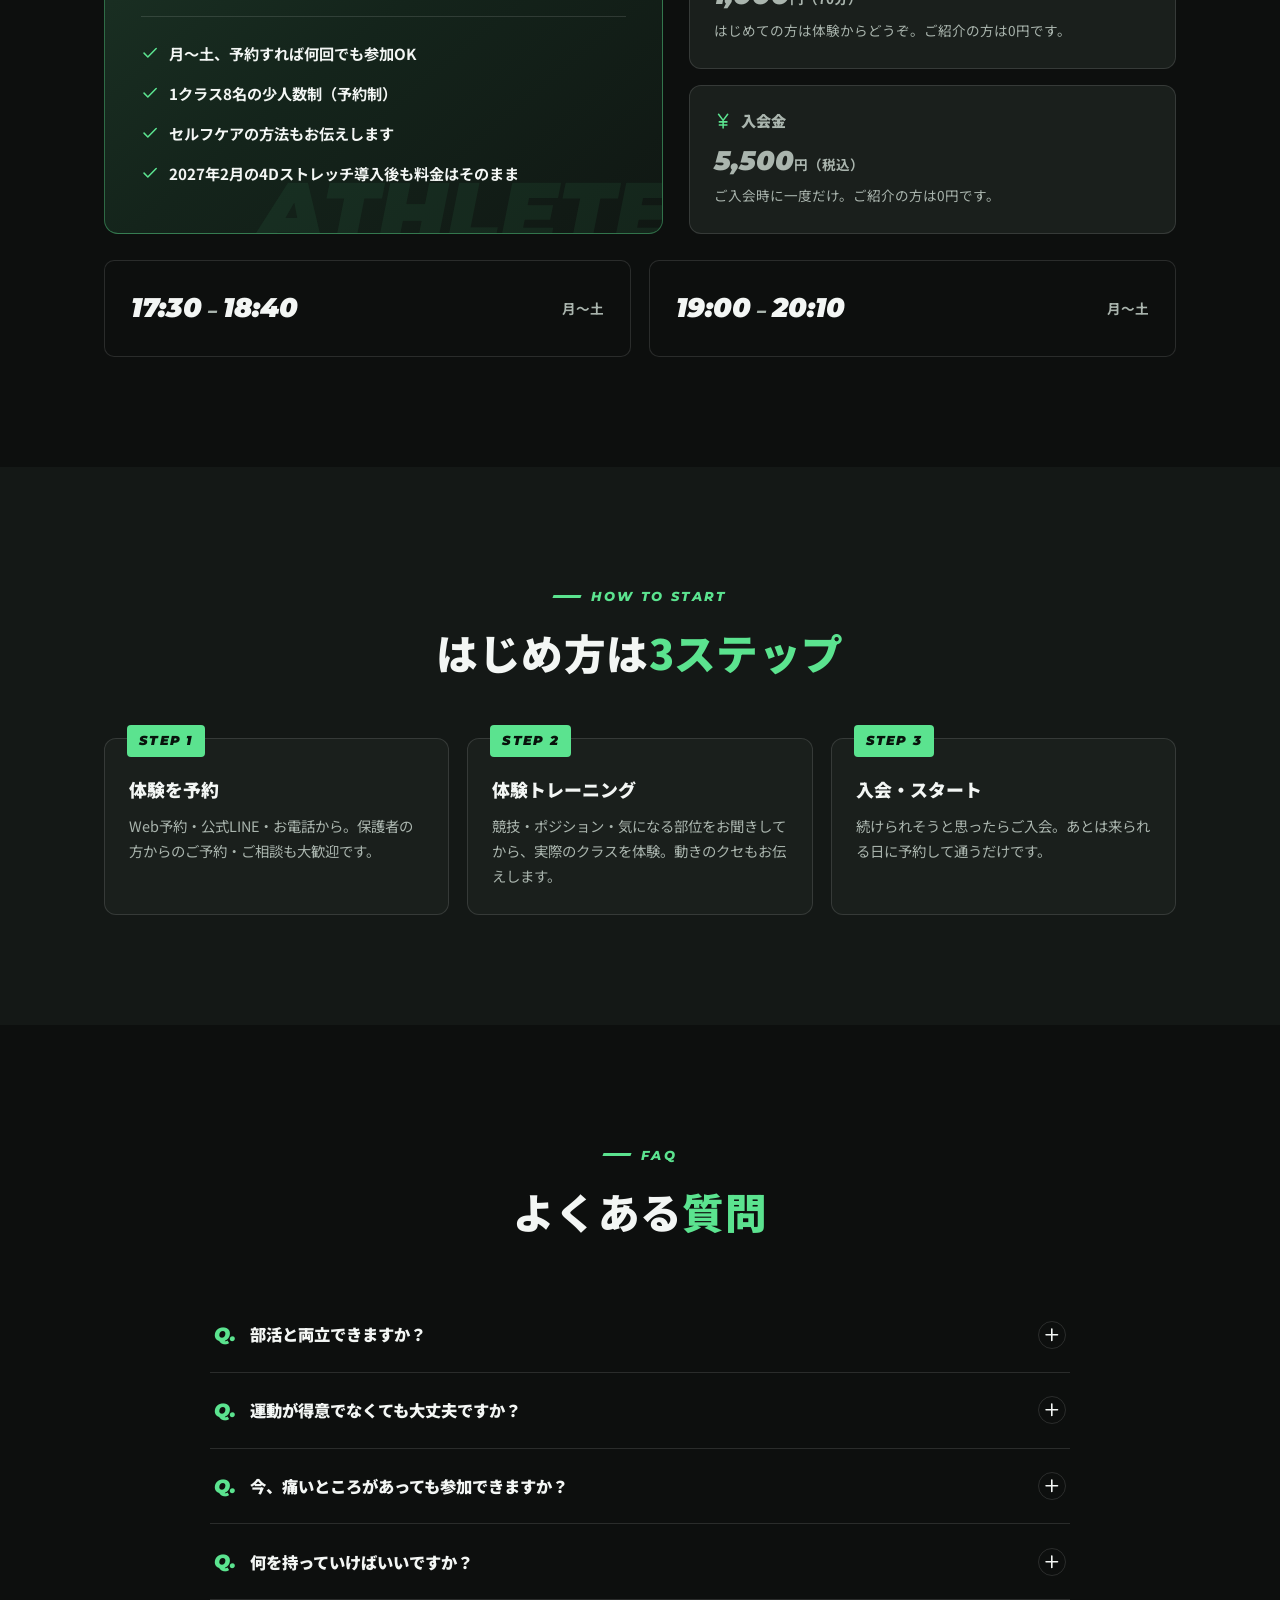
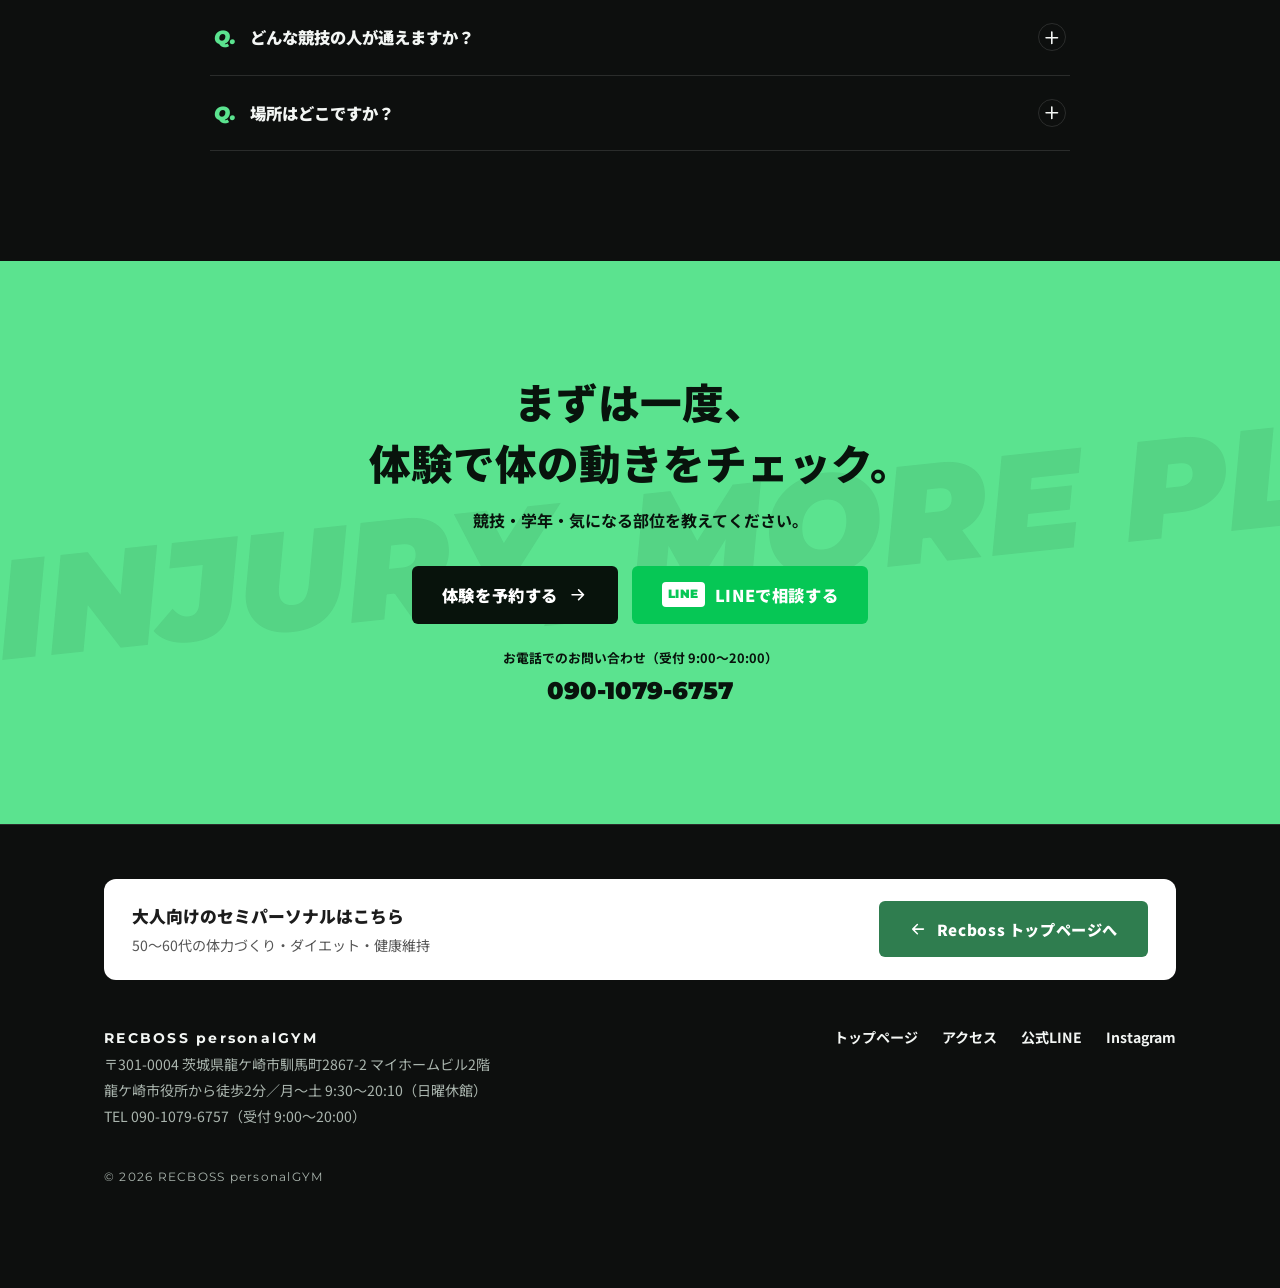
==== commit 51cd88bc: "4D-Stretch紹介を公式素材（写真・ロゴ・動作映像）でリニューアル 4D-Stretch株式会社の許諾を得て、トータルヒップ／ショルダージョイントの 写真・ロゴ・動作映像を掲載。トップ・アスリー" ====
--- a/athlete.html
+++ b/athlete.html
@@ -399,27 +399,115 @@
   .logo b { display: none; }
 }
 
-/* 4Dストレッチ */
-.fourd { background: #000; border-top: 1px solid var(--line); border-bottom: 1px solid var(--line); }
-.head .fourd-date { display: table; background: var(--neon); color: #0d0f0e; font-weight: 900; font-size: .9rem; padding: 4px 14px; border-radius: 4px; margin: 10px 0 12px; }
-.fourd-machines { display: grid; grid-template-columns: 1fr 1fr; gap: 22px; }
-.fourd-machine { background: var(--card); border: 1px solid var(--line); border-radius: 14px; padding: 26px 28px; }
-.fourd-machine small { font-family: var(--wm); font-weight: 800; font-style: italic; letter-spacing: .16em; color: var(--neon); }
-.fourd-machine h3 { font-weight: 900; font-size: 1.25rem; margin: 4px 0 8px; }
-.fourd-machine p { color: #cdd5d0; font-size: .95rem; }
-.fourd-base { margin-top: 22px; border-left: 4px solid var(--neon); padding: 6px 0 6px 20px; }
-.fourd-base h3 { font-weight: 900; font-size: 1.3rem; margin-bottom: 6px; }
-.fourd-base p { color: #cdd5d0; }
-.fourd-offer { margin-top: 32px; background: var(--neon); color: #0d0f0e; border-radius: 14px; padding: 30px 34px; display: grid; grid-template-columns: 1fr auto; gap: 28px; align-items: center; }
-.fourd-offer h3 { font-weight: 900; font-size: clamp(1.25rem, 2.6vw, 1.6rem); line-height: 1.5; margin-bottom: 6px; }
-.fourd-offer p { font-weight: 500; }
-.fourd-now { font-weight: 900 !important; font-size: 1.15rem; margin-top: 6px; }
-.fourd-offer .btn { background: #0d0f0e; color: #fff; }
-.fourd-note { margin-top: 16px; color: var(--sub); font-size: .8rem; }
+/* ═══════════════════════════════
+   4D-Stretch（画像・ロゴ・映像は4D-Stretch株式会社の許諾を得て使用）
+═══════════════════════════════ */
+.fd {
+  --fd-teal: #009ca0; --fd-teal-l: #42c6c2; --fd-teal-d: #016868;
+  --fd-char: #232828; --fd-char2: #3e4242;
+  --fd-bg: #f3f7f7; --fd-card: #fff; --fd-tx: #232828; --fd-sub: #4f5757; --fd-line: #dfe7e7;
+  --fd-font: "Montserrat", "Noto Sans JP", sans-serif;
+  background: var(--fd-bg); color: var(--fd-tx); overflow: hidden;
+}
+.fd--dark { --fd-bg: #0d0f0e; --fd-card: #161b1a; --fd-tx: #f3f6f4; --fd-sub: #b3bdbb; --fd-line: rgba(255,255,255,.12); }
+.fd-wrap { max-width: 1120px; margin: 0 auto; padding: 0 24px; }
+.fd-en { display: inline-flex; align-items: center; gap: 10px; font-family: var(--fd-font); font-weight: 800; font-style: italic; letter-spacing: .14em; font-size: .82rem; color: var(--fd-teal); text-transform: uppercase; }
+.fd--dark .fd-en, .fd-hero .fd-en { color: var(--fd-teal-l); }
+.fd-en::before { content: ""; width: 30px; height: 3px; background: currentColor; transform: skewX(-24deg); }
+
+/* ── ヒーロー ── */
+.fd-hero { position: relative; background: radial-gradient(120% 90% at 80% 20%, #2f3636 0%, var(--fd-char) 55%, #161a1a 100%); color: #fff; padding: 96px 0 0; isolation: isolate; }
+.fd-hero::before { /* 4Dマークのスピードライン */
+  content: ""; position: absolute; inset: 0; z-index: -1; opacity: .55;
+  background: repeating-linear-gradient(-28deg, transparent 0 46px, rgba(66,198,194,.10) 46px 48px, transparent 48px 58px, rgba(66,198,194,.18) 58px 60px, transparent 60px 140px);
+  -webkit-mask-image: linear-gradient(90deg, transparent 0%, #000 45%, #000 100%); mask-image: linear-gradient(90deg, transparent 0%, #000 45%, #000 100%);
+}
+.fd-mark { position: absolute; z-index: -1; right: -6%; top: -8%; width: min(62vw, 720px); opacity: .1; pointer-events: none; }
+.fd-hero-in { display: grid; grid-template-columns: 1fr 1.15fr; gap: 24px; align-items: end; }
+.fd-hero-txt { padding-bottom: 88px; }
+.fd-badge { display: inline-flex; align-items: center; gap: 12px; border: 1px solid rgba(66,198,194,.6); border-radius: 999px; padding: 5px 16px 5px 5px; font-weight: 700; font-size: .9rem; margin-bottom: 26px; }
+.fd-badge span { background: var(--fd-teal); color: #fff; font-family: var(--fd-font); font-weight: 800; font-style: italic; letter-spacing: .08em; font-size: .74rem; padding: 4px 12px; border-radius: 999px; }
+.fd-logo { display: block; width: min(330px, 78%); height: auto; margin-bottom: 26px; }
+.fd-hero h2 { font-family: "Noto Sans JP", sans-serif; font-weight: 900; font-size: clamp(1.9rem, 4.2vw, 3.1rem); line-height: 1.35; letter-spacing: .02em; margin-bottom: 18px; }
+.fd-hero h2 em { font-style: normal; color: var(--fd-teal-l); }
+.fd-hero h2 span { display: inline-block; }
+.fd-lead { color: rgba(255,255,255,.84); font-weight: 500; line-height: 2; max-width: 30em; }
+.fd-jump { display: inline-flex; align-items: center; gap: 10px; margin-top: 26px; color: #fff; font-weight: 700; text-decoration: none; border-bottom: 2px solid var(--fd-teal-l); padding-bottom: 4px; }
+.fd-jump:hover { color: var(--fd-teal-l); }
+.fd-hero-img { position: relative; height: 470px; }
+.fd-hero-img img { position: absolute; bottom: 34px; height: auto; filter: drop-shadow(0 26px 30px rgba(0,0,0,.55)); }
+.fd-h-hip { left: -6%; width: 80%; z-index: 1; }
+.fd-h-sh { right: 2%; width: 27%; bottom: 46px !important; z-index: 2; }
+.fd-floor { position: absolute; left: -20%; right: -30%; bottom: 0; height: 64px; background: linear-gradient(90deg, var(--fd-teal-d), var(--fd-teal) 50%, var(--fd-teal-l)); transform: skewX(-28deg); transform-origin: bottom; }
+.fd-floor::after { content: "4D-STRETCH × RECBOSS"; position: absolute; right: 34%; top: 50%; transform: translateY(-50%) skewX(28deg); font-family: var(--fd-font); font-weight: 800; font-style: italic; letter-spacing: .24em; font-size: .78rem; color: rgba(255,255,255,.9); white-space: nowrap; }
+
+/* ── 本文 ── */
+.fd-body { padding: 96px 0 88px; }
+.fd-h { max-width: 760px; margin-bottom: 36px; }
+.fd-h h3 { font-family: "Noto Sans JP", sans-serif; font-weight: 900; font-size: clamp(1.5rem, 3vw, 2.1rem); line-height: 1.5; margin: 10px 0 12px; }
+.fd-h p { color: var(--fd-sub); font-weight: 500; line-height: 2; }
+.fd-points { list-style: none; display: grid; grid-template-columns: repeat(3, 1fr); gap: 18px; margin-bottom: 96px; }
+.fd-points li { background: var(--fd-card); border: 1px solid var(--fd-line); border-radius: 6px; padding: 28px 26px 26px; position: relative; overflow: hidden; }
+.fd-points li::after { content: ""; position: absolute; left: 0; top: 0; width: 64px; height: 4px; background: var(--fd-teal); }
+.fd-points b { font-family: var(--fd-font); font-weight: 800; font-style: italic; font-size: 2.2rem; line-height: 1; color: var(--fd-teal); }
+.fd--dark .fd-points b { color: var(--fd-teal-l); }
+.fd-points h4 { font-weight: 900; font-size: 1.12rem; margin: 12px 0 8px; }
+.fd-points p { color: var(--fd-sub); font-size: .94rem; line-height: 1.85; font-weight: 500; }
+
+.fd-products { display: grid; grid-template-columns: 1fr 1fr; gap: 24px; }
+.fd-card { background: var(--fd-card); border: 1px solid var(--fd-line); border-radius: 6px; overflow: hidden; display: flex; flex-direction: column; }
+.fd-card-img { position: relative; height: 300px; background: linear-gradient(160deg, #fff 0%, #e9f1f1 100%); display: flex; align-items: center; justify-content: center; padding: 26px; }
+.fd--dark .fd-card-img { background: linear-gradient(160deg, #26302f 0%, #141a19 100%); }
+.fd-card-img img { max-width: 100%; max-height: 100%; width: auto; height: auto; filter: drop-shadow(0 14px 16px rgba(0,0,0,.22)); }
+.fd-card-img span { position: absolute; left: 0; top: 18px; background: var(--fd-teal); color: #fff; font-family: var(--fd-font); font-weight: 800; font-style: italic; letter-spacing: .12em; font-size: .72rem; padding: 5px 14px 5px 18px; }
+.fd-card-body { padding: 26px 28px 28px; display: flex; flex-direction: column; flex: 1; }
+.fd-model { font-family: var(--fd-font); font-weight: 800; font-style: italic; font-size: clamp(1.4rem, 2.6vw, 1.8rem); line-height: 1.1; color: var(--fd-teal); letter-spacing: .01em; }
+.fd--dark .fd-model { color: var(--fd-teal-l); }
+.fd-card h4 { font-weight: 900; font-size: 1.15rem; margin: 6px 0 2px; }
+.fd-card h4 small { display: block; font-size: .85rem; font-weight: 700; color: var(--fd-sub); margin-top: 2px; }
+.fd-card-body > p:not(.fd-model) { color: var(--fd-sub); font-weight: 500; font-size: .95rem; line-height: 1.9; margin: 12px 0 16px; }
+.fd-spec { border-top: 1px solid var(--fd-line); margin-bottom: 20px; }
+.fd-spec div { display: grid; grid-template-columns: 6.5em 1fr; gap: 12px; border-bottom: 1px solid var(--fd-line); padding: 10px 0; font-size: .9rem; }
+.fd-spec dt { font-weight: 700; color: var(--fd-teal); }
+.fd--dark .fd-spec dt { color: var(--fd-teal-l); }
+.fd-spec dd { font-weight: 500; }
+.fd-video { margin-top: auto; }
+.fd-video video { display: block; width: 100%; aspect-ratio: 16 / 9; object-fit: cover; border-radius: 4px; background: #111; }
+.fd-video figcaption { display: flex; align-items: center; gap: 8px; margin-top: 8px; font-size: .8rem; font-weight: 700; color: var(--fd-sub); }
+.fd-video figcaption::before { content: "MOVIE"; font-family: var(--fd-font); font-weight: 800; font-style: italic; letter-spacing: .1em; font-size: .7rem; color: #fff; background: var(--fd-char2); padding: 2px 8px; border-radius: 2px; }
+
+.fd-for { list-style: none; display: grid; grid-template-columns: repeat(3, 1fr); gap: 16px; margin-top: 26px; }
+.fd-for li { border-left: 3px solid var(--fd-teal); padding: 2px 0 2px 14px; color: var(--fd-sub); font-size: .93rem; font-weight: 500; line-height: 1.75; }
+.fd-for b { display: block; color: var(--fd-tx); font-weight: 900; font-size: 1.04rem; }
+.fd-base { margin-top: 26px; border-left: 4px solid var(--fd-teal-l); padding: 6px 0 6px 20px; }
+.fd-base h3 { font-weight: 900; font-size: 1.3rem; margin-bottom: 6px; }
+.fd-base p { color: var(--fd-sub); line-height: 1.9; }
+
+.fd-offer { margin-top: 44px; background: var(--fd-char); color: #fff; border-radius: 6px; padding: 36px 40px; display: grid; grid-template-columns: 1fr auto; gap: 30px; align-items: center; position: relative; overflow: hidden; isolation: isolate; }
+.fd-offer::before { content: ""; position: absolute; z-index: -1; right: -40px; top: 0; bottom: 0; width: 46%; background: linear-gradient(90deg, transparent, rgba(0,156,160,.35)); transform: skewX(-28deg); }
+.fd-offer h3 { font-weight: 900; font-size: clamp(1.3rem, 2.6vw, 1.7rem); line-height: 1.5; margin-bottom: 8px; }
+.fd-offer h3 em { font-style: normal; color: var(--fd-teal-l); }
+.fd-offer p { font-weight: 500; line-height: 1.9; color: rgba(255,255,255,.86); }
+.fd-now { font-weight: 900 !important; color: #fff !important; font-size: 1.15rem; margin-top: 6px; }
+.fd-note { margin-top: 18px; color: var(--fd-sub); font-size: .8rem; line-height: 1.8; }
+.fd-note a { color: inherit; text-underline-offset: 3px; }
+
 @media (max-width: 900px) {
-  .fourd-machines, .fourd-offer { grid-template-columns: 1fr; }
-  .fourd-offer { padding: 24px 22px; gap: 16px; }
-  .fourd-offer .btn { width: 100%; justify-content: center; }
+  .fd-wrap { padding: 0 16px; }
+  .fd-hero { padding-top: 64px; }
+  .fd-hero-in { grid-template-columns: 1fr; gap: 0; }
+  .fd-hero-txt { padding-bottom: 8px; }
+  .fd-hero-img { height: min(76vw, 380px); margin: 0 -16px; }
+  .fd-mark { width: 92vw; right: -24%; top: 2%; }
+  .fd-body { padding: 64px 0; }
+  .fd-points, .fd-products, .fd-for, .fd-offer { grid-template-columns: 1fr; }
+  .fd-points { margin-bottom: 64px; }
+  .fd-card-img { height: 240px; }
+  .fd-card-body { padding: 22px 20px 24px; }
+  .fd-offer { padding: 28px 22px; gap: 18px; }
+  .fd-offer .btn { width: 100%; justify-content: center; }
+  .fd-floor { height: 44px; }
+  .fd-floor::after { right: 26%; font-size: .66rem; }
 }
 </style>
 </head>
@@ -546,40 +634,92 @@
   </div>
 </section>
 
-<!-- ════ 4Dストレッチ ════ -->
-<section class="section fourd" id="fourd">
-  <div class="wrap">
-    <div class="head">
-      <span class="kicker">New Machine</span>
-      <p class="fourd-date">2027年2月 導入予定</p>
-      <h2><span class="n">4Dストレッチ</span>を導入します</h2>
-      <p>下半身用・上半身用の2種類のマシン「4D-Stretch」が入ります。筋肉を大きくするためのマシンではなく、高い負荷をかけずに股関節や肩甲骨まわりを大きく動かす、モビリティ（動きやすさ）のためのマシンです。成長期に無理な高負荷をかけないアスリートコースの考え方にも合っています。</p>
-    </div>
-    <div class="fourd-machines">
-      <div class="fourd-machine" data-r>
-        <small>LOWER BODY</small>
-        <h3>下半身：股関節・骨盤まわり</h3>
-        <p>股関節を外にひねる、後ろへ伸ばす、内にひねる。大きな動きをくり返し、走る・跳ぶ・踏ん張る動きの土台を整えます。</p>
-      </div>
-      <div class="fourd-machine" data-r="1">
-        <small>UPPER BODY</small>
-        <h3>上半身：肩甲骨・肩まわり</h3>
-        <p>肩甲骨を上げる、下げる、回す動きに、ひねりを加えてくり返します。投げる・打つ動きの準備に向いています。</p>
-      </div>
-    </div>
-    <div class="fourd-base" data-r>
-      <h3>本気で野球をやりたい選手へ</h3>
-      <p>投げる・打つは、腕だけの動きではありません。股関節のひねりを体幹から肩・腕へ伝える動きです。4Dストレッチで股関節と肩甲骨まわりを動かし、フォーム指導とあわせて、肩や肘に負担を集めにくい体の使い方を身につけていきます。もちろん、走る・跳ぶ・切り返す動きの多い他の競技の選手にもおすすめです。</p>
-    </div>
-    <div class="fourd-offer" data-r>
-      <div>
-        <h3>オープン割なら、導入後も月9,900円のまま</h3>
-        <p>先着10名のオープン割は、入会後もずっと月9,900円。4Dストレッチが入っても料金は据置です。龍ケ崎周辺ではまだ出会う機会の少ないマシンを、この料金で続けられるのはオープン割の方だけ。先着10名に達すると、通常料金の月16,000円になります。</p>
-        <p class="fourd-now">はじめるなら、今です。</p>
-      </div>
-      <a href="https://calendar.app.google/3XQc4kLp7om91zVH8" target="_blank" rel="noopener" class="btn">体験を予約する</a>
-    </div>
-    <p class="fourd-note">※導入時期は予定であり、変更になる場合があります。※金額は税込です。※感じ方や変化には個人差があります。痛みのある方、通院中の方は事前にご相談ください。</p>
+<!-- ════ 4D-Stretch ════ -->
+<section class="fd fd--dark" id="fourd" aria-labelledby="fd-title">
+  <div class="fd-hero">
+    <img class="fd-mark" src="img/4d-mark.webp" alt="" width="480" height="455" loading="lazy" aria-hidden="true">
+    <div class="fd-wrap fd-hero-in">
+      <div class="fd-hero-txt" data-r>
+        <p class="fd-badge"><span>COMING SOON</span>2027年2月 導入予定</p>
+        <img class="fd-logo" src="img/4d-logo-white.webp" alt="4D-Stretch" width="430" height="142" loading="lazy">
+        <h2 id="fd-title"><span>ひねって、</span><span>ゆるめて、</span><br><em>“動ける体”</em>へ。</h2>
+        <p class="fd-lead">Recbossに、マシンブランド「4D-Stretch」の下半身用・上半身用の2台がやってきます。高い負荷をかけずに、股関節や肩甲骨まわりをひねりながら大きく動かす。成長期に無理な高負荷をかけない、アスリートコースの考え方にも合ったマシンです。</p>
+        <a class="fd-jump" href="#fd-product">導入する2台のマシンを見る<span aria-hidden="true">→</span></a>
+      </div>
+      <div class="fd-hero-img" data-r="1">
+        <div class="fd-floor" aria-hidden="true"></div>
+        <img class="fd-h-hip" src="img/4d-hip.webp" alt="4D-Stretch トータルヒップジョイント（下半身用マシン）" width="1400" height="920" loading="lazy">
+        <img class="fd-h-sh" src="img/4d-shoulder.webp" alt="4D-Stretch トータルショルダージョイント（上半身用マシン）" width="620" height="1215" loading="lazy">
+      </div>
+    </div>
+  </div>
+
+  <div class="fd-body">
+    <div class="fd-wrap">
+      <div class="fd-h" data-r>
+        <span class="fd-en">Concept</span>
+        <h3>力を抜いて、マシンの動きにまかせる。</h3>
+        <p>4D-Stretchは、筋肉を大きくするための「重さを持ち上げるマシン」ではありません。マシンのガイドに沿って、関節をひねりながら大きくくり返し動かす、モビリティ（動きやすさ）のためのトレーニングマシンです。</p>
+      </div>
+      <ol class="fd-points">
+        <li data-r><b>01</b><h4>ひねり（回旋）が入る</h4><p>曲げる・伸ばすだけでなく、関節をひねる動きを加えます。ふだんのトレーニングでは出しにくい、立体的な動きです。</p></li>
+        <li data-r="1"><b>02</b><h4>力まず、大きく動ける</h4><p>マシンが軌道をガイドするので、毎回同じ動きをくり返せます。力を抜いたまま、関節を大きく動かしていきます。</p></li>
+        <li data-r="2"><b>03</b><h4>高い負荷をかけない</h4><p>メーカーによると、小学生からご高齢の方まで使えるマシンです。運動が久しぶりの方も、体調を確認しながら取り入れられます。</p></li>
+      </ol>
+
+      <div class="fd-h" id="fd-product" data-r>
+        <span class="fd-en">Product</span>
+        <h3>Recbossに入る2台のマシン</h3>
+        <p>下半身用・上半身用の2台をそろえて導入します。</p>
+      </div>
+      <div class="fd-products">
+        <article class="fd-card" data-r>
+          <div class="fd-card-img"><span>LOWER BODY</span><img src="img/4d-hip.webp" alt="トータルヒップジョイント" width="1400" height="920" loading="lazy"></div>
+          <div class="fd-card-body">
+            <p class="fd-model">Total Hip Joint</p>
+            <h4>トータルヒップジョイント<small>下半身用｜股関節・骨盤まわり</small></h4>
+            <p>回旋するペダルを踏みながら、股関節を外にひねる、後ろへ伸ばす、内にひねる。股関節・膝・足首を連動させて伸ばす動きで、走る・跳ぶ・踏ん張る動きの土台を整えます。</p>
+            <dl class="fd-spec">
+              <div><dt>主な部位</dt><dd>股関節／もも裏／お尻／ふくらはぎ／内もも</dd></div>
+              <div><dt>メニュー数</dt><dd>約10種類</dd></div>
+            </dl>
+            <figure class="fd-video">
+              <video muted loop playsinline preload="none" poster="img/4d-hip-poster.webp" data-src="img/4d-hip.mp4" aria-label="トータルヒップジョイントの動作映像"></video>
+              <figcaption>トータルヒップジョイントの動き</figcaption>
+            </figure>
+          </div>
+        </article>
+        <article class="fd-card" data-r="1">
+          <div class="fd-card-img"><span>UPPER BODY</span><img src="img/4d-shoulder.webp" alt="トータルショルダージョイント" width="620" height="1215" loading="lazy"></div>
+          <div class="fd-card-body">
+            <p class="fd-model">Total Shoulder Joint</p>
+            <h4>トータルショルダージョイント<small>上半身用｜肩甲骨・肩まわり</small></h4>
+            <p>肩甲骨を上げる、下げる、回す動きに、ひねりを加えてくり返します。上半身と下半身のひねりの差をつくる動きも入り、投げる・打つ動きの準備に向いています。</p>
+            <dl class="fd-spec">
+              <div><dt>主な部位</dt><dd>肩甲骨／胸郭（胸まわり）／鎖骨／肩関節まわり</dd></div>
+              <div><dt>メニュー数</dt><dd>約20種類</dd></div>
+            </dl>
+            <figure class="fd-video">
+              <video muted loop playsinline preload="none" poster="img/4d-sh-poster.webp" data-src="img/4d-shoulder.mp4" aria-label="トータルショルダージョイントの動作映像"></video>
+              <figcaption>トータルショルダージョイントの動き</figcaption>
+            </figure>
+          </div>
+        </article>
+      </div>
+      <div class="fd-base" data-r>
+        <h3>本気で野球をやりたい選手へ</h3>
+        <p>投げる・打つは、腕だけの動きではありません。股関節のひねりを体幹から肩・腕へ伝える動きです。4D-Stretchで股関節と肩甲骨まわりを動かし、フォーム指導とあわせて、肩や肘に負担を集めにくい体の使い方を身につけていきます。もちろん、走る・跳ぶ・切り返す動きの多い他の競技の選手にもおすすめです。</p>
+      </div>
+      <div class="fd-offer" data-r>
+        <div>
+          <h3>オープン割なら、導入後も<em>月9,900円</em>のまま</h3>
+          <p>先着10名のオープン割は、入会後もずっと月9,900円。4D-Stretchが入っても料金は据置です。龍ケ崎周辺ではまだ出会う機会の少ないマシンを、この料金で続けられるのはオープン割の方だけ。先着10名に達すると、通常料金の月16,000円になります。</p>
+          <p class="fd-now">はじめるなら、今です。</p>
+        </div>
+        <a href="https://calendar.app.google/3XQc4kLp7om91zVH8" target="_blank" rel="noopener" class="btn">体験を予約する</a>
+      </div>
+      <p class="fd-note">※導入時期は予定であり、変更になる場合があります。※金額は税込です。※感じ方や変化には個人差があります。痛みのある方、通院中の方は事前にご相談ください。<br>※マシンの写真・映像・ロゴは4D-Stretch株式会社の提供です。メニュー数はメーカー公表の目安です。製品の詳細は<a href="https://4d-stretch.com/" target="_blank" rel="noopener">4D-Stretch公式サイト</a>をご覧ください。</p>
+    </div>
   </div>
 </section>
 
@@ -846,6 +986,17 @@
     if (e.isIntersecting) { e.target.classList.add('in'); io.unobserve(e.target); }
   }), { threshold: .12 });
   document.querySelectorAll('[data-r]').forEach(el => io.observe(el));
+  // 4D-Stretch の映像：見えたときだけ読み込んで再生
+  const fdReduce = matchMedia('(prefers-reduced-motion: reduce)').matches;
+  const fdIo = new IntersectionObserver(es => es.forEach(e => {
+    const v = e.target;
+    if (e.isIntersecting) {
+      if (!v.src) v.src = v.dataset.src;
+      if (fdReduce) { v.controls = true; } else { v.play().catch(() => { v.controls = true; }); }
+    } else if (!v.paused) { v.pause(); }
+  }), { threshold: .35 });
+  document.querySelectorAll('.fd-video video').forEach(v => fdIo.observe(v));
+
 </script>
 </body>
 </html>
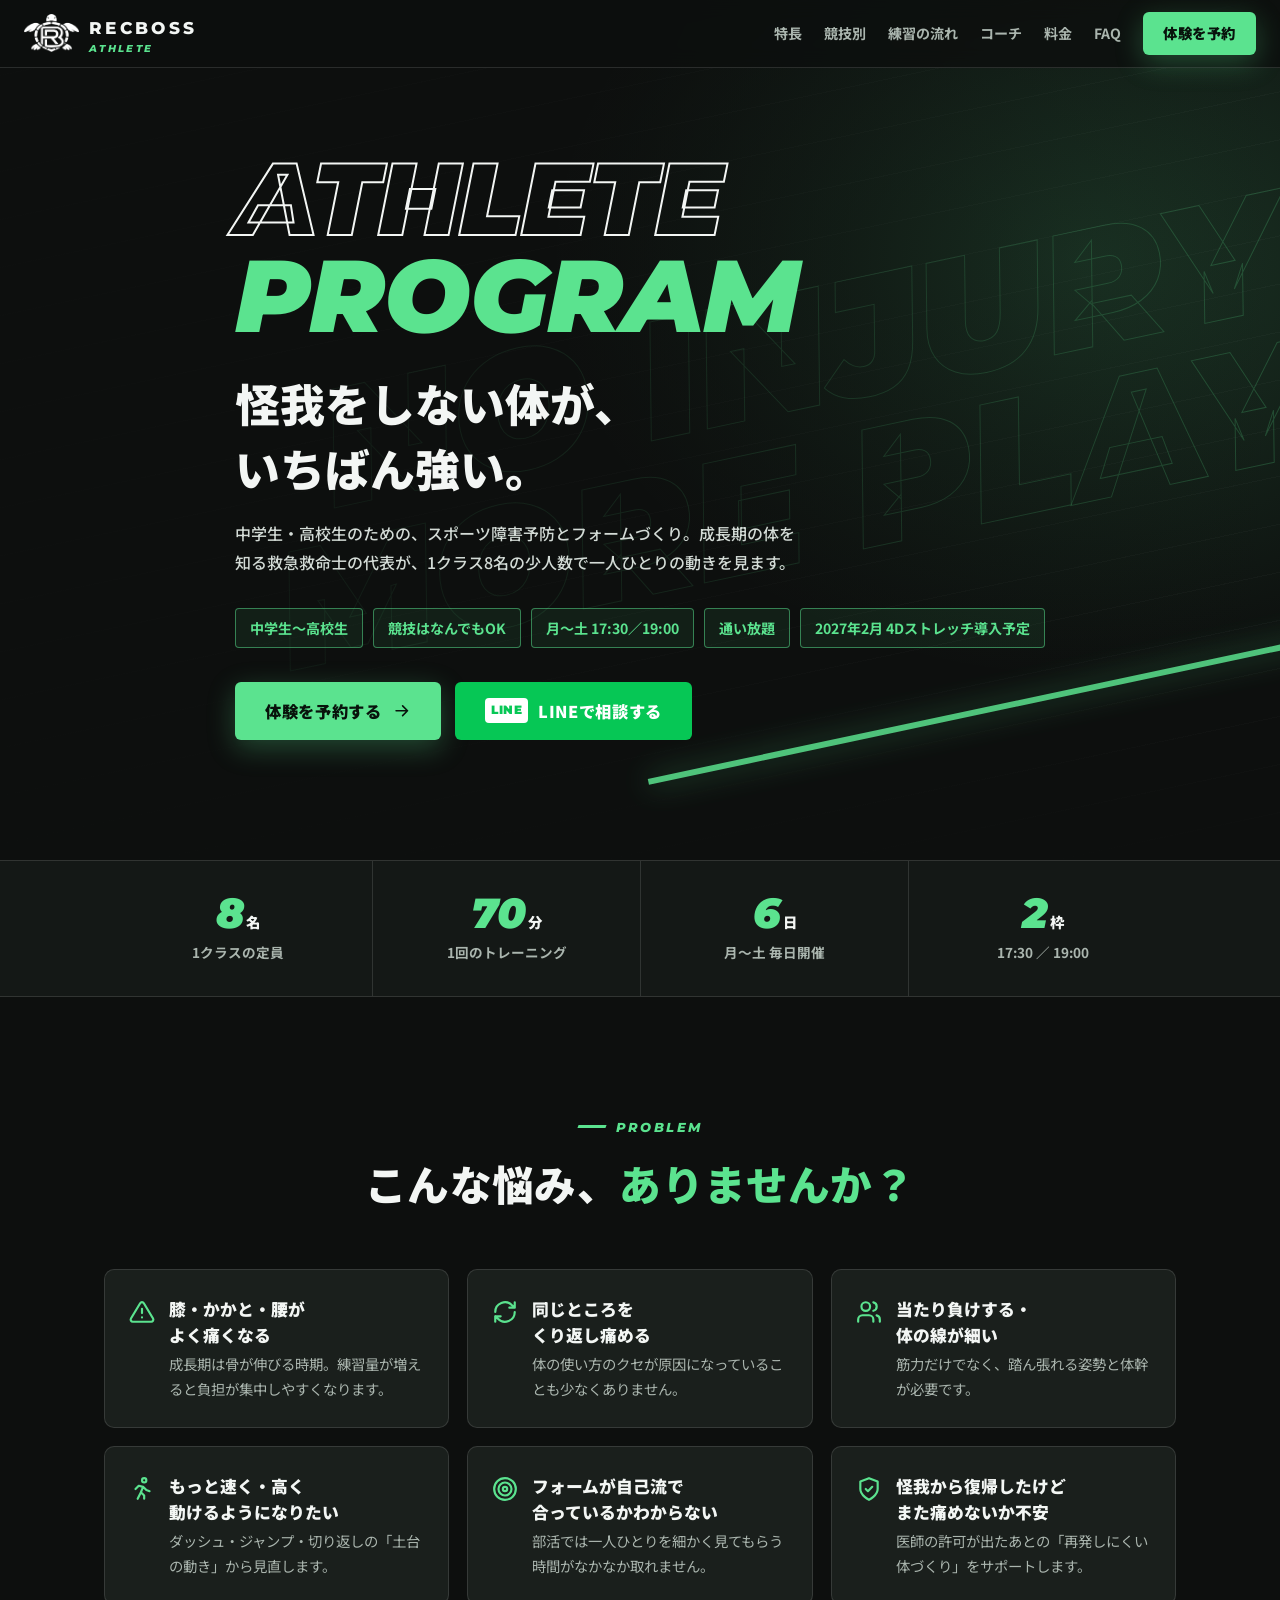
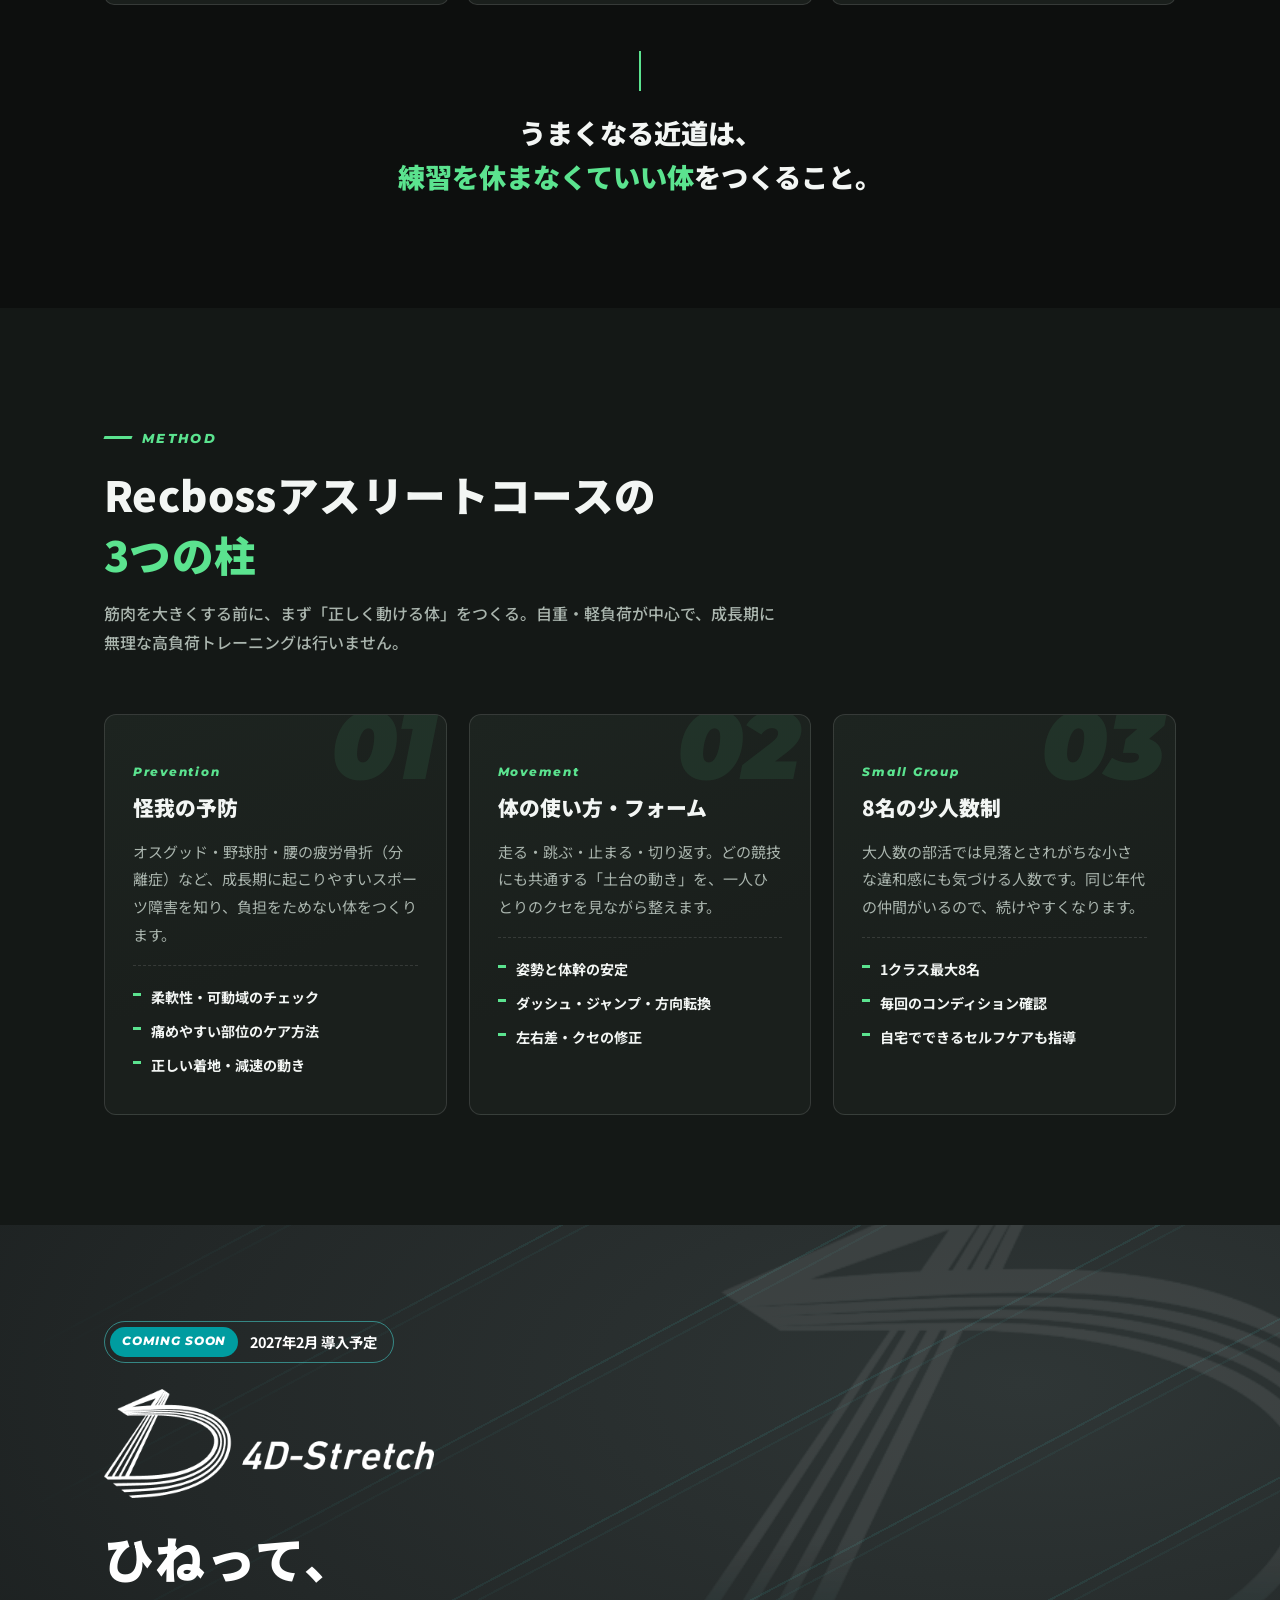
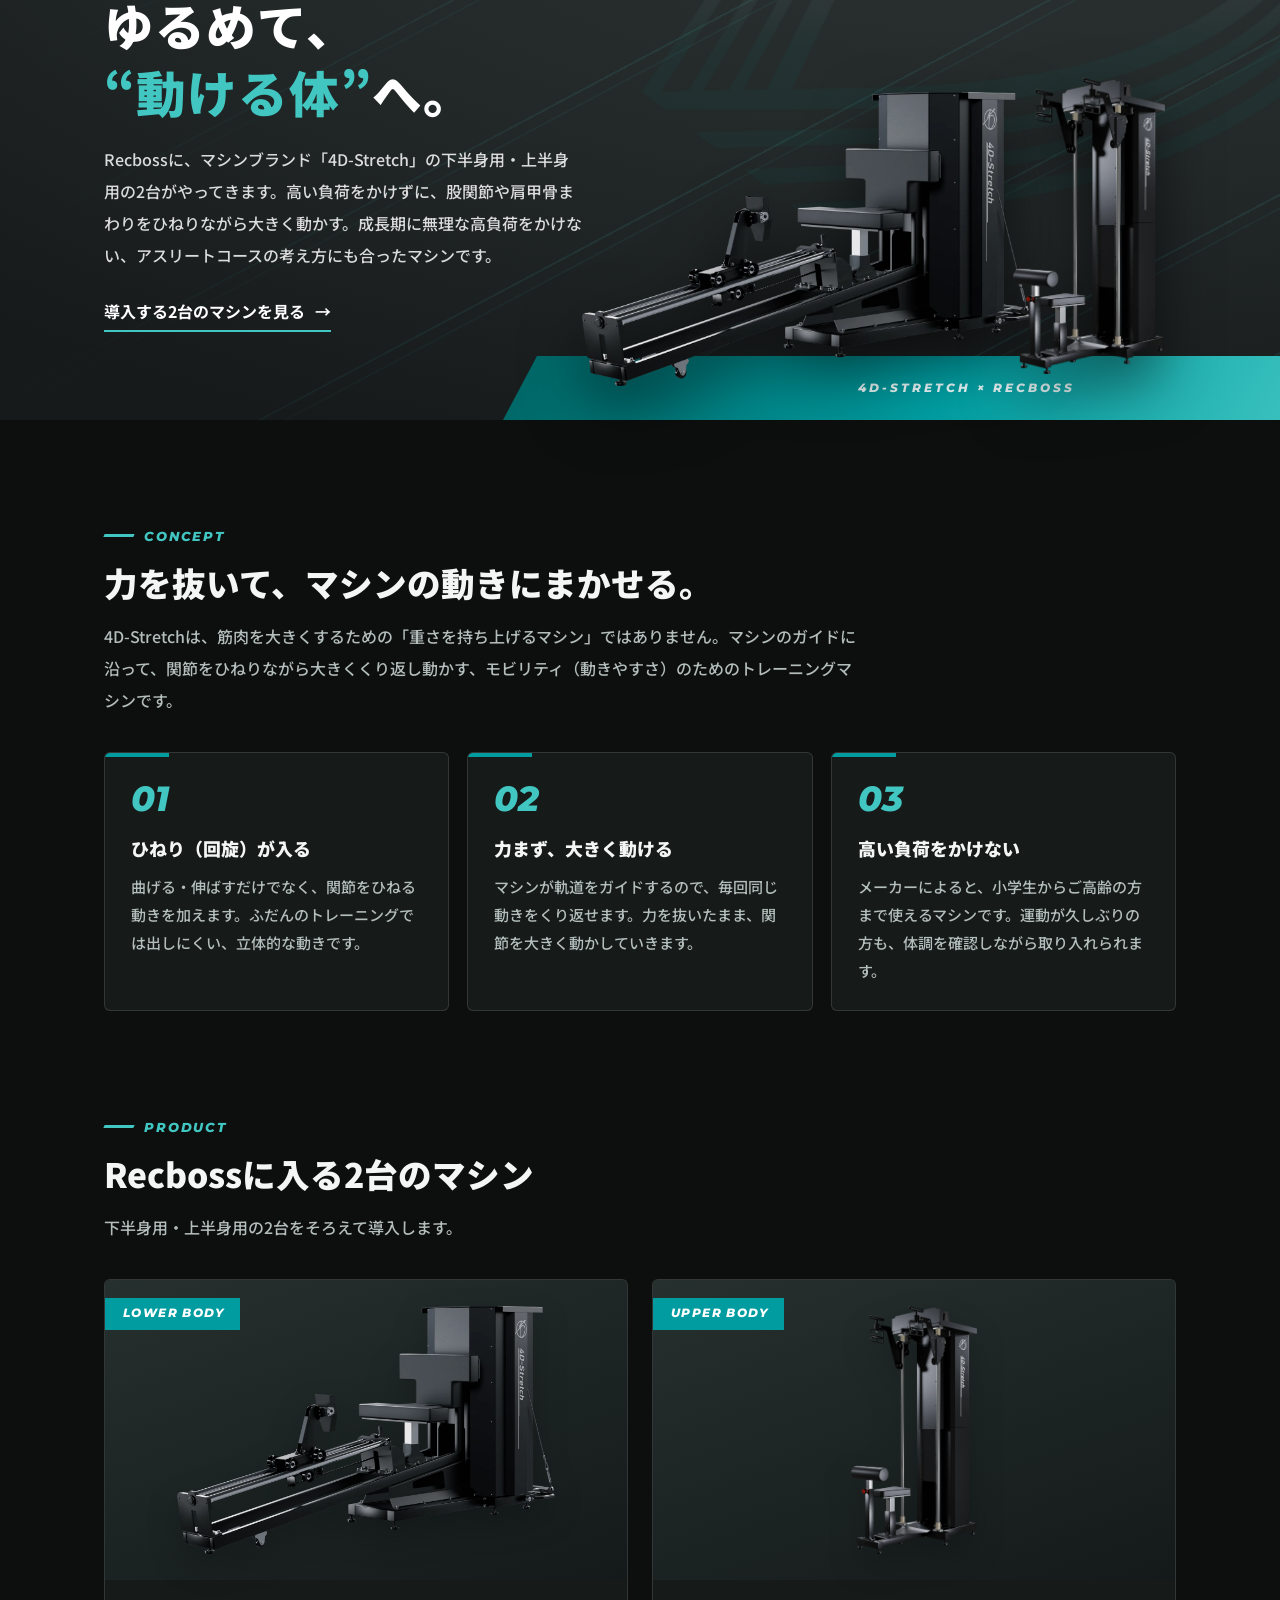
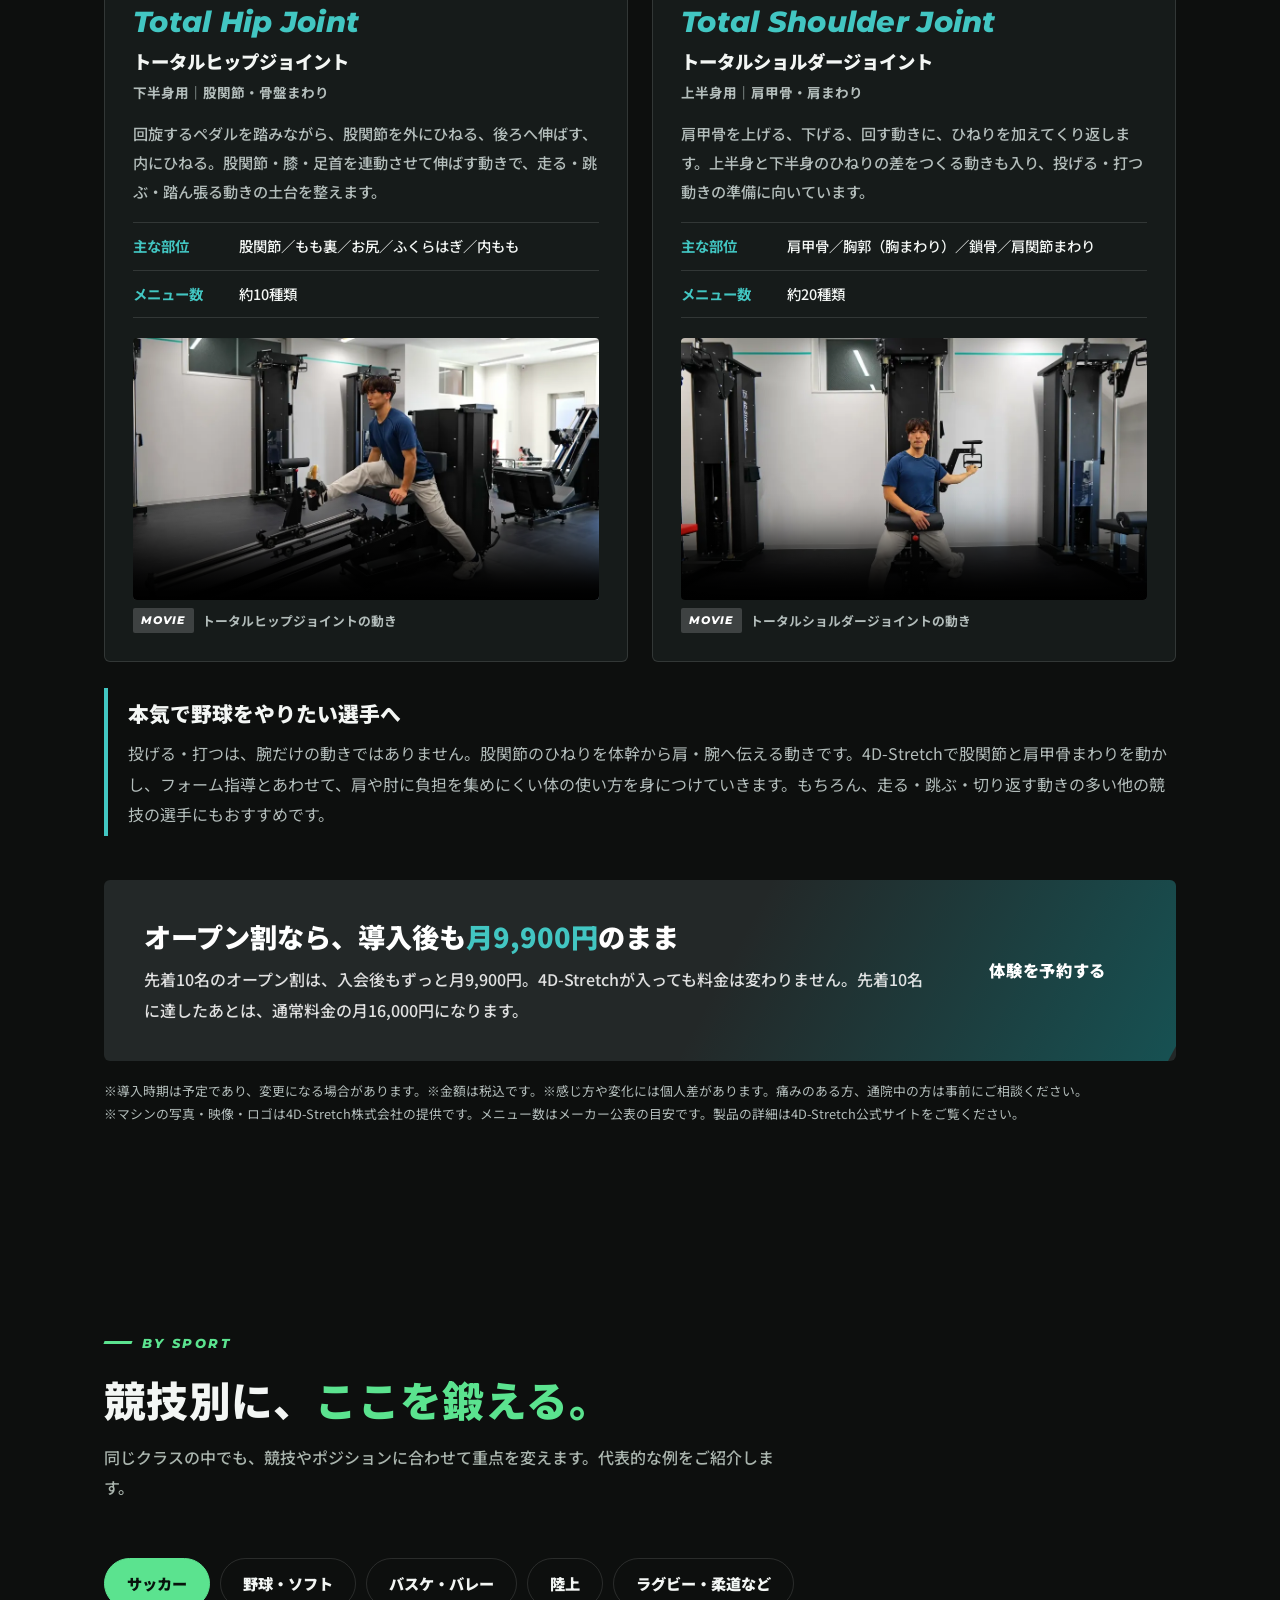
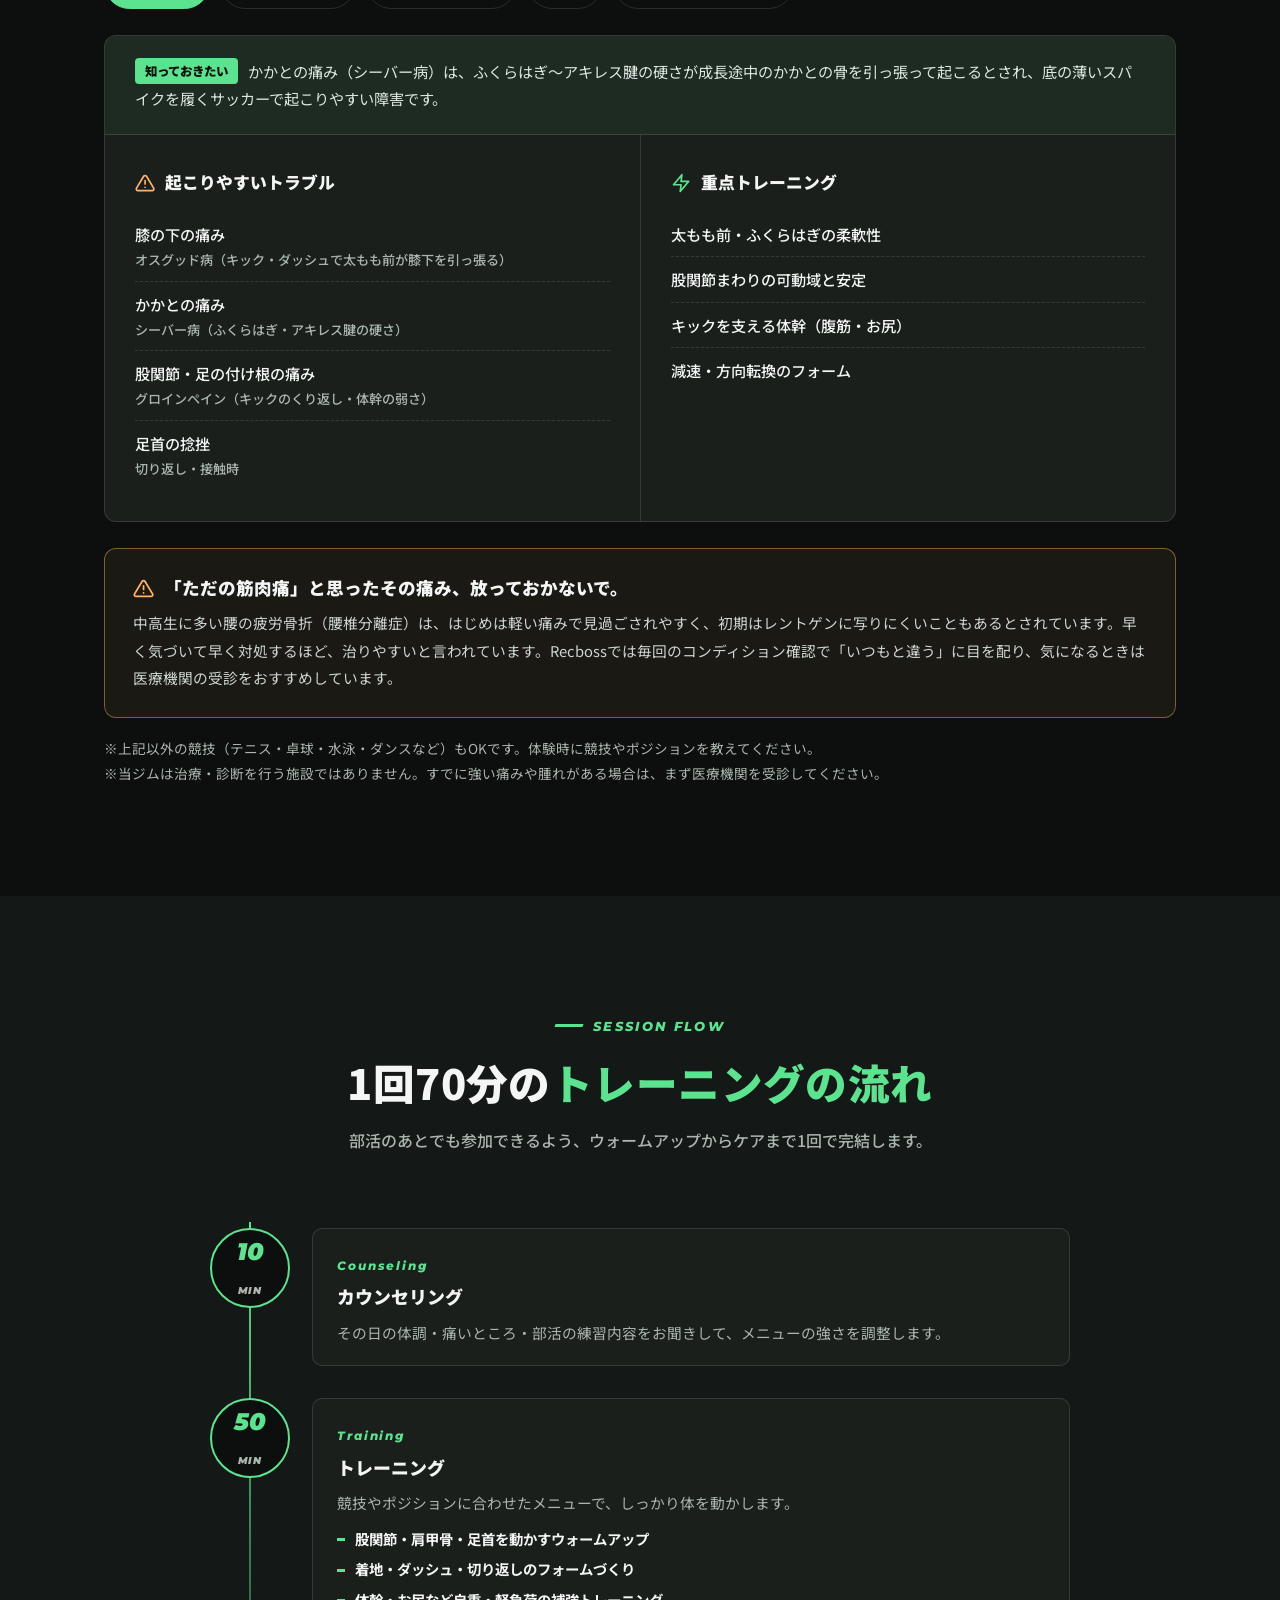
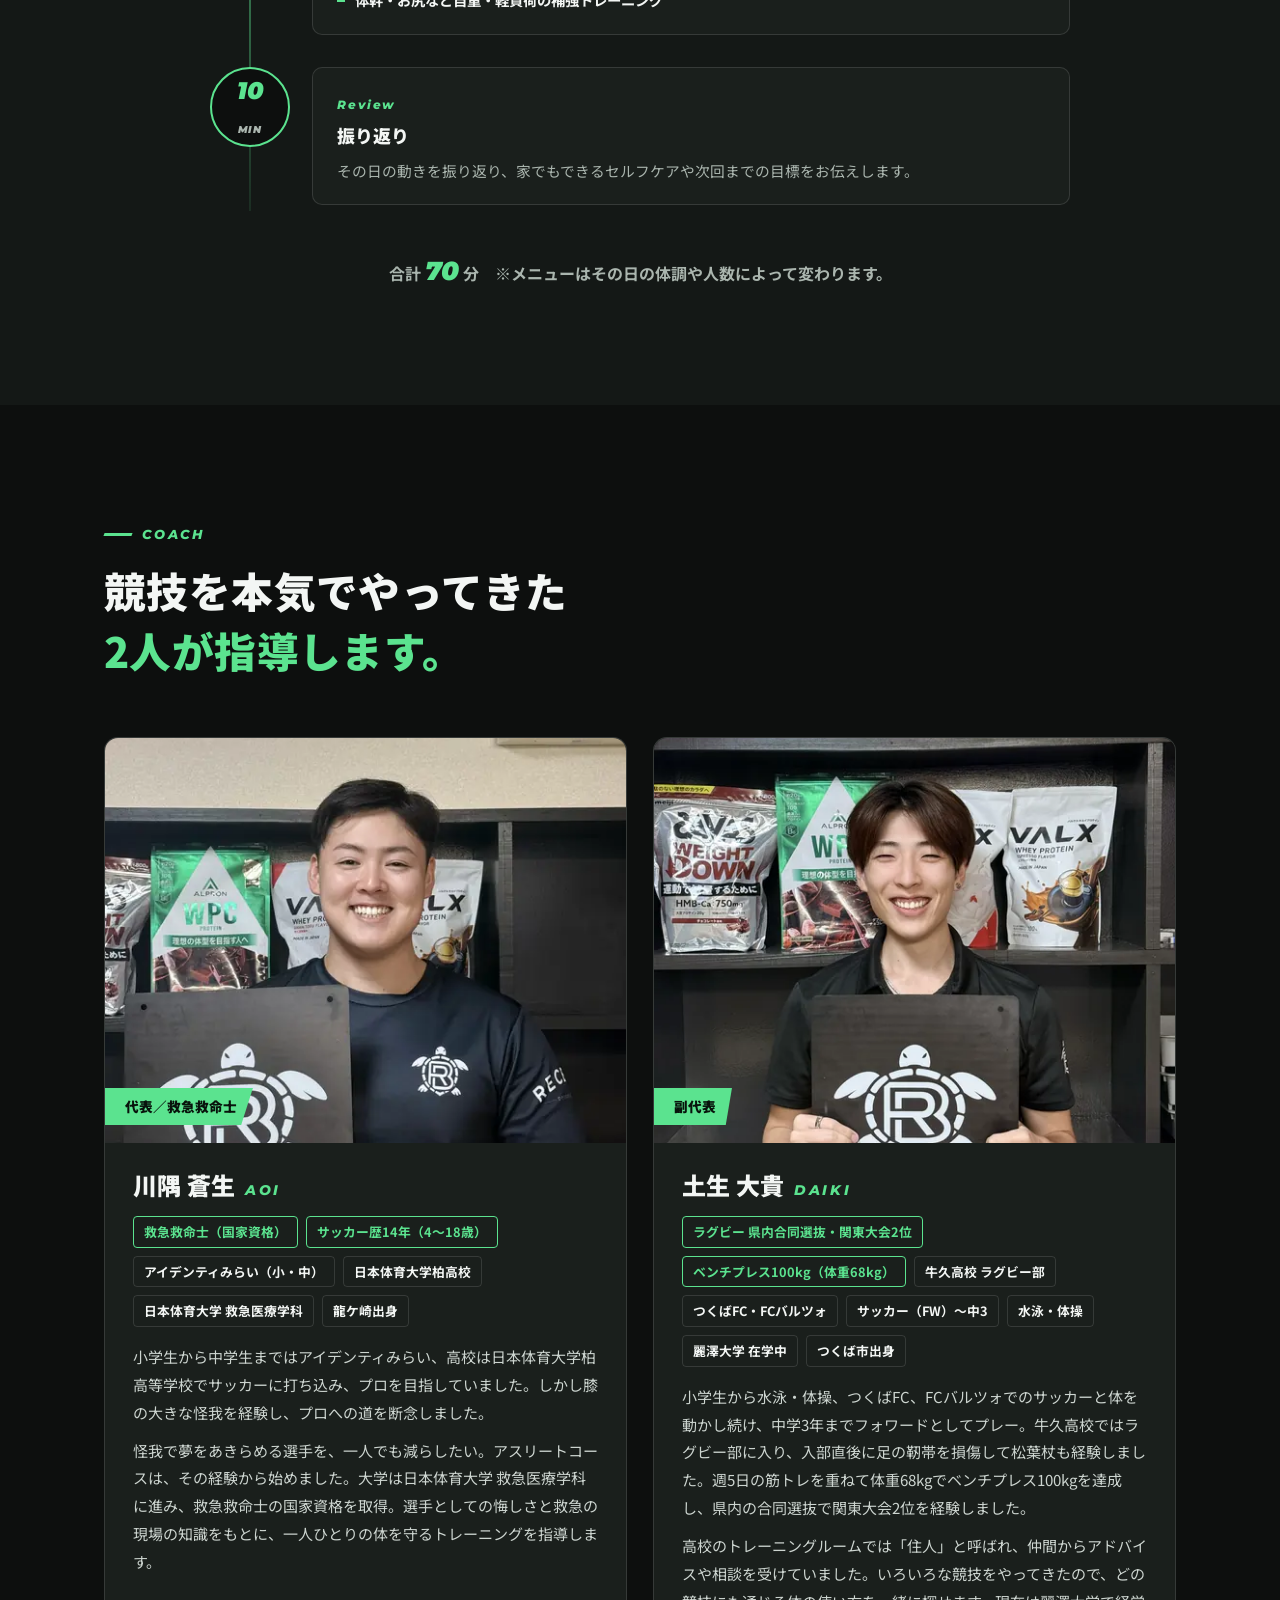
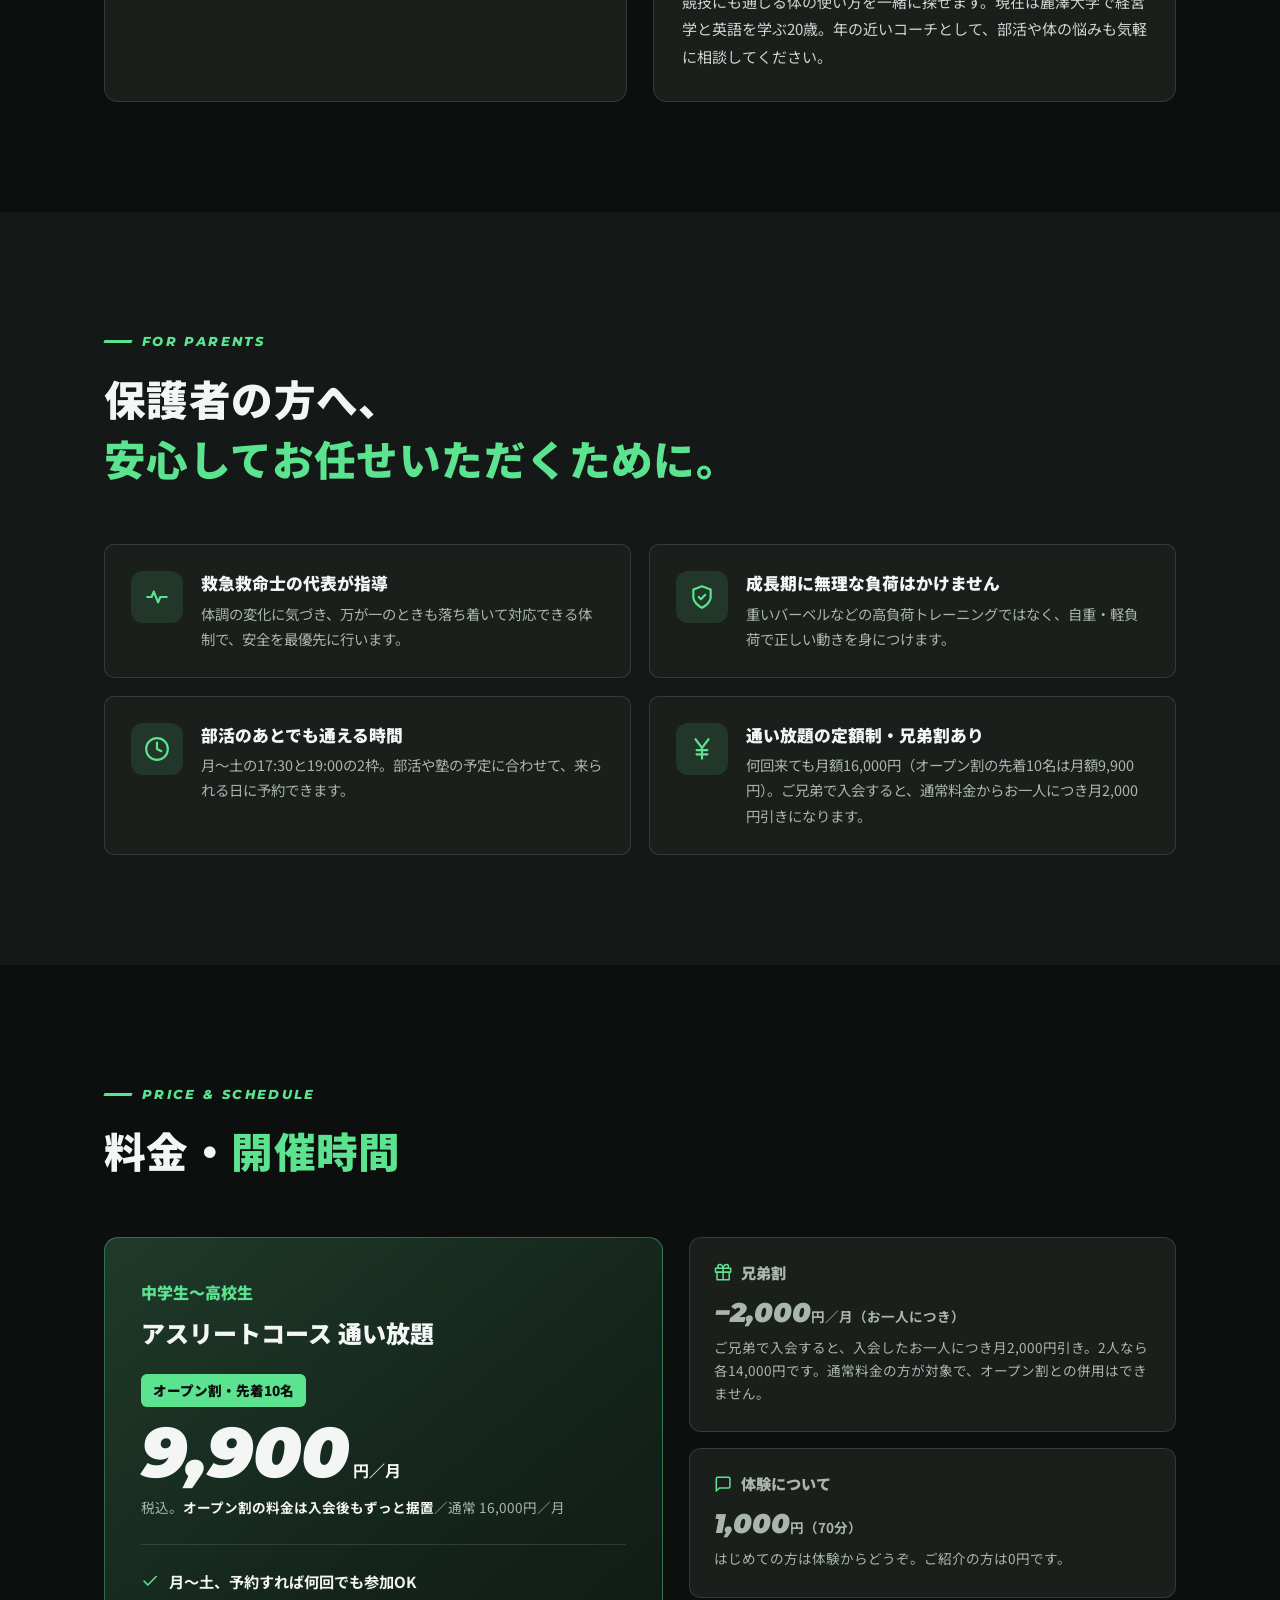
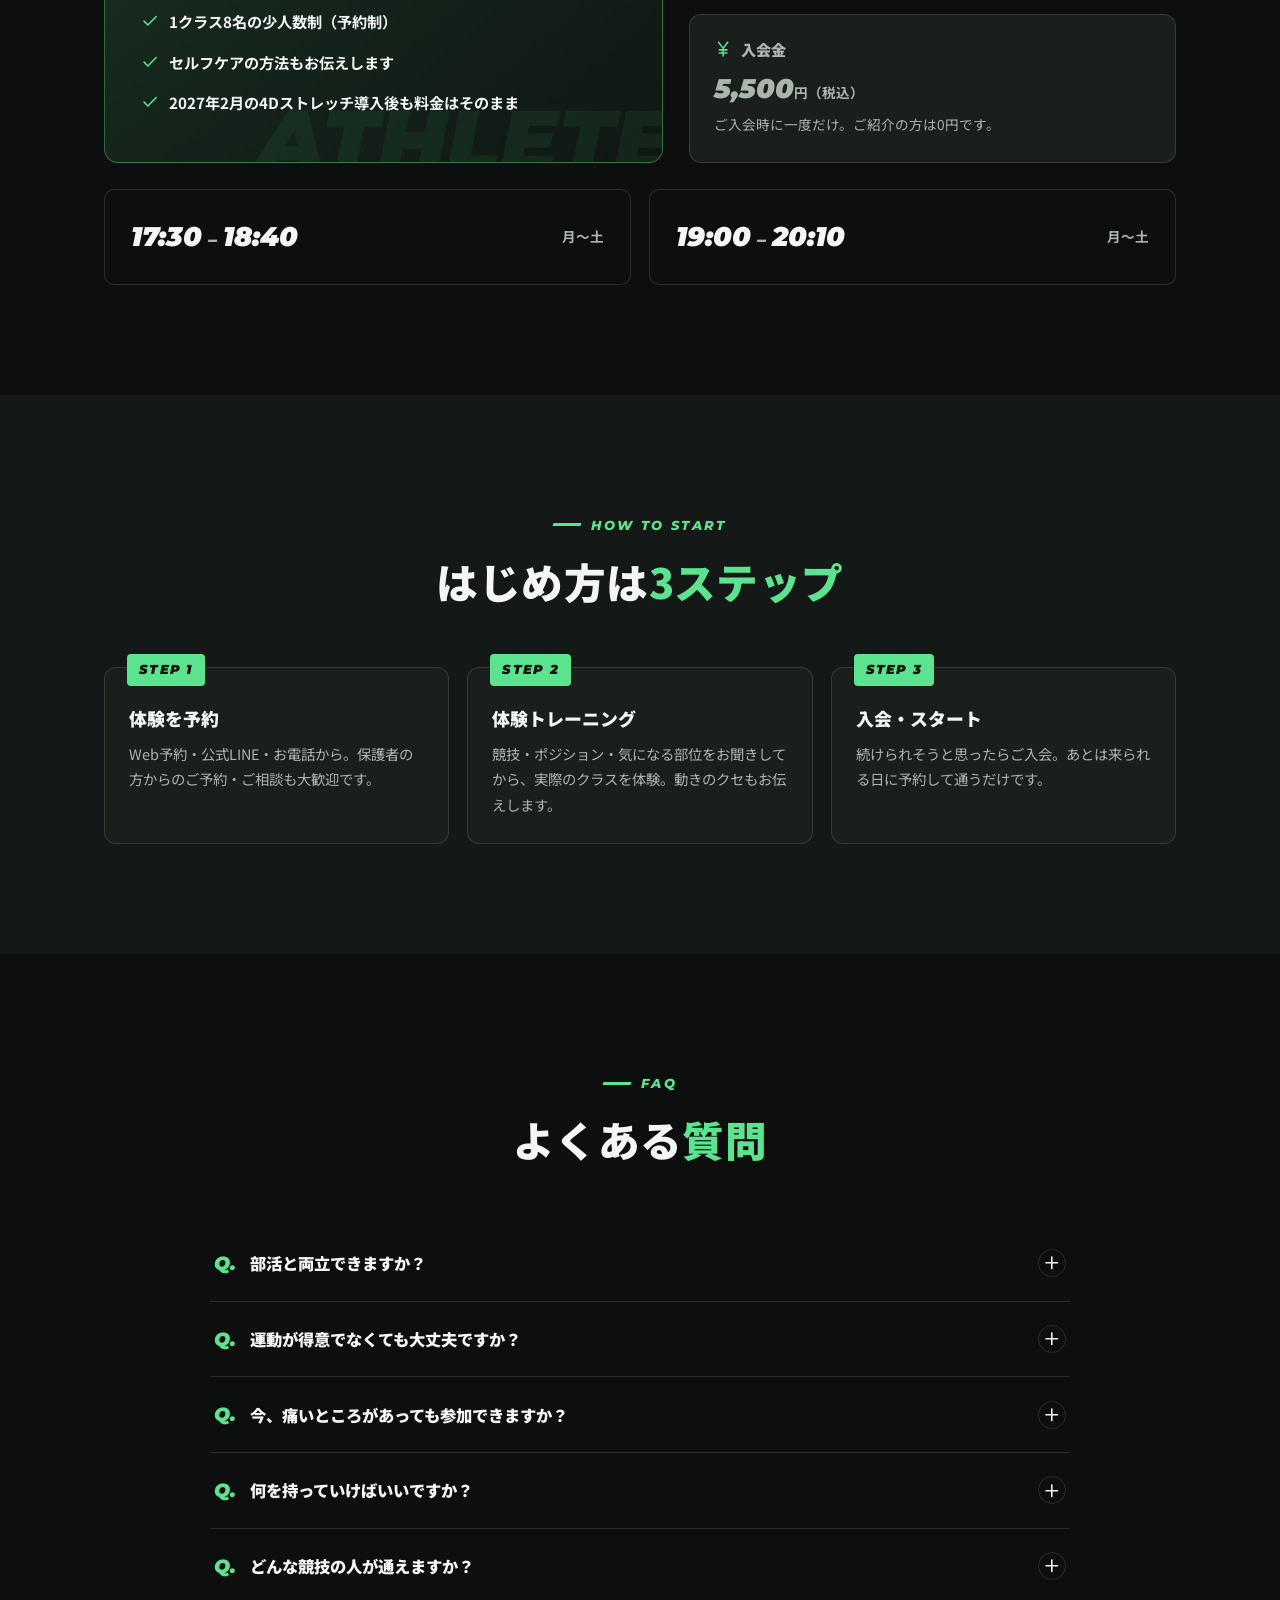
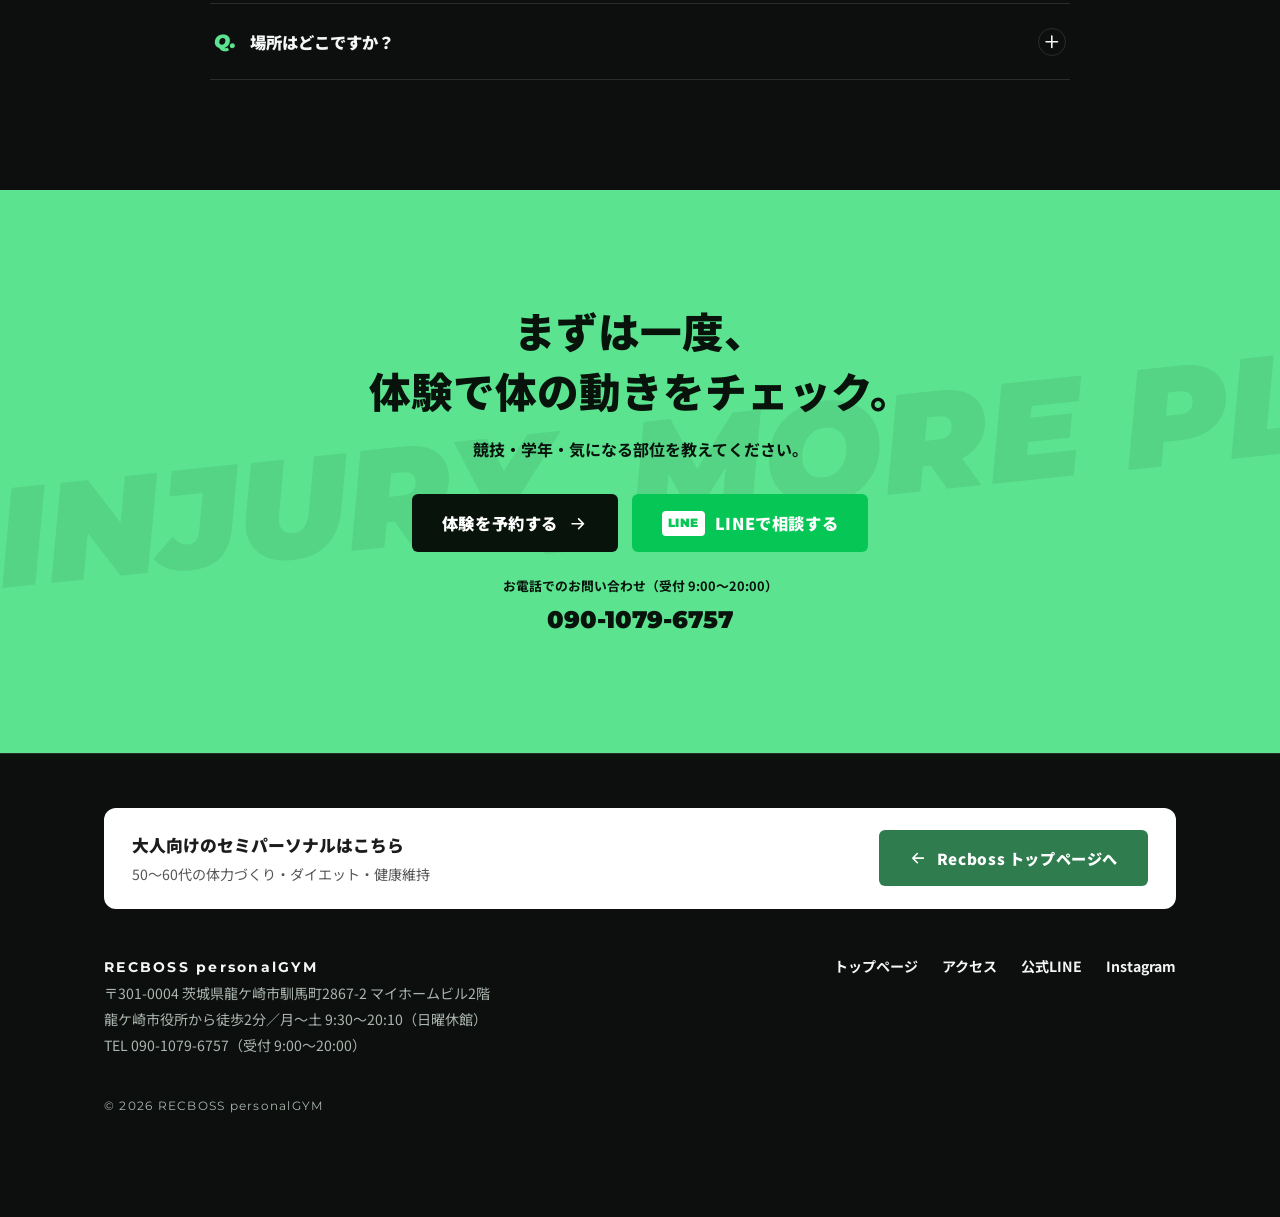
==== commit 30e6060c: "トップ改修: 体験の日の流れを前に出し、文章を具体的な書き方に変更 - 「Recbossはこんなジムです」「体験の日の70分」を追加・上へ移動、4D-Stretchは後ろへ - お客さまの声の欄をIn" ====
--- a/athlete.html
+++ b/athlete.html
@@ -627,7 +627,7 @@
       <div class="pillar" data-r="2">
         <span class="en">Small Group</span>
         <h3>8名の少人数制</h3>
-        <p>大人数の部活では見落とされがちな小さな違和感にも気づける人数です。仲間と一緒だから、続けやすいのも魅力です。</p>
+        <p>大人数の部活では見落とされがちな小さな違和感にも気づける人数です。同じ年代の仲間がいるので、続けやすくなります。</p>
         <ul><li>1クラス最大8名</li><li>毎回のコンディション確認</li><li>自宅でできるセルフケアも指導</li></ul>
       </div>
     </div>
@@ -713,8 +713,7 @@
       <div class="fd-offer" data-r>
         <div>
           <h3>オープン割なら、導入後も<em>月9,900円</em>のまま</h3>
-          <p>先着10名のオープン割は、入会後もずっと月9,900円。4D-Stretchが入っても料金は据置です。龍ケ崎周辺ではまだ出会う機会の少ないマシンを、この料金で続けられるのはオープン割の方だけ。先着10名に達すると、通常料金の月16,000円になります。</p>
-          <p class="fd-now">はじめるなら、今です。</p>
+          <p>先着10名のオープン割は、入会後もずっと月9,900円。4D-Stretchが入っても料金は変わりません。先着10名に達したあとは、通常料金の月16,000円になります。</p>
         </div>
         <a href="https://calendar.app.google/3XQc4kLp7om91zVH8" target="_blank" rel="noopener" class="btn">体験を予約する</a>
       </div>
@@ -817,7 +816,7 @@
           <h3 class="coach-name">川隅 蒼生<span>AOI</span></h3>
           <ul class="coach-career"><li class="hl">救急救命士（国家資格）</li><li class="hl">サッカー歴14年（4〜18歳）</li><li>アイデンティみらい（小・中）</li><li>日本体育大学柏高校</li><li>日本体育大学 救急医療学科</li><li>龍ケ崎出身</li></ul>
           <p>小学生から中学生まではアイデンティみらい、高校は日本体育大学柏高等学校でサッカーに打ち込み、プロを目指していました。しかし膝の大きな怪我を経験し、プロへの道を断念しました。</p>
-          <p>「怪我で夢をあきらめる選手を、一人でも減らしたい」——その経験が、アスリートコースの原点です。大学は日本体育大学 救急医療学科に進み、救急救命士の国家資格を取得。選手としての悔しさと救急の現場の知識をもとに、一人ひとりの体を守るトレーニングを指導します。</p>
+          <p>怪我で夢をあきらめる選手を、一人でも減らしたい。アスリートコースは、その経験から始めました。大学は日本体育大学 救急医療学科に進み、救急救命士の国家資格を取得。選手としての悔しさと救急の現場の知識をもとに、一人ひとりの体を守るトレーニングを指導します。</p>
         </div>
       </article>
       <article class="coach" data-r="1">
@@ -829,7 +828,7 @@
           <h3 class="coach-name">土生 大貴<span class="ph">DAIKI</span></h3>
           <ul class="coach-career"><li class="hl">ラグビー 県内合同選抜・関東大会2位</li><li class="hl">ベンチプレス100kg（体重68kg）</li><li>牛久高校 ラグビー部</li><li>つくばFC・FCバルツォ</li><li>サッカー（FW）〜中3</li><li>水泳・体操</li><li>麗澤大学 在学中</li><li>つくば市出身</li></ul>
           <p>小学生から水泳・体操、つくばFC、FCバルツォでのサッカーと体を動かし続け、中学3年までフォワードとしてプレー。牛久高校ではラグビー部に入り、入部直後に足の靭帯を損傷して松葉杖も経験しました。週5日の筋トレを重ねて体重68kgでベンチプレス100kgを達成し、県内の合同選抜で関東大会2位を経験しました。</p>
-          <p>高校のトレーニングルームでは「住人」と呼ばれ、仲間からアドバイスや相談を受けていました。いろいろな競技をしてきたからこそ、競技の垣根をこえた体の使い方を一緒に追いかけます。現在は麗澤大学で経営学と英語を学ぶ20歳。年の近いコーチとして、部活や体の悩みも気軽に相談してください。</p>
+          <p>高校のトレーニングルームでは「住人」と呼ばれ、仲間からアドバイスや相談を受けていました。いろいろな競技をやってきたので、どの競技にも通じる体の使い方を一緒に探せます。現在は麗澤大学で経営学と英語を学ぶ20歳。年の近いコーチとして、部活や体の悩みも気軽に相談してください。</p>
         </div>
       </article>
     </div>
